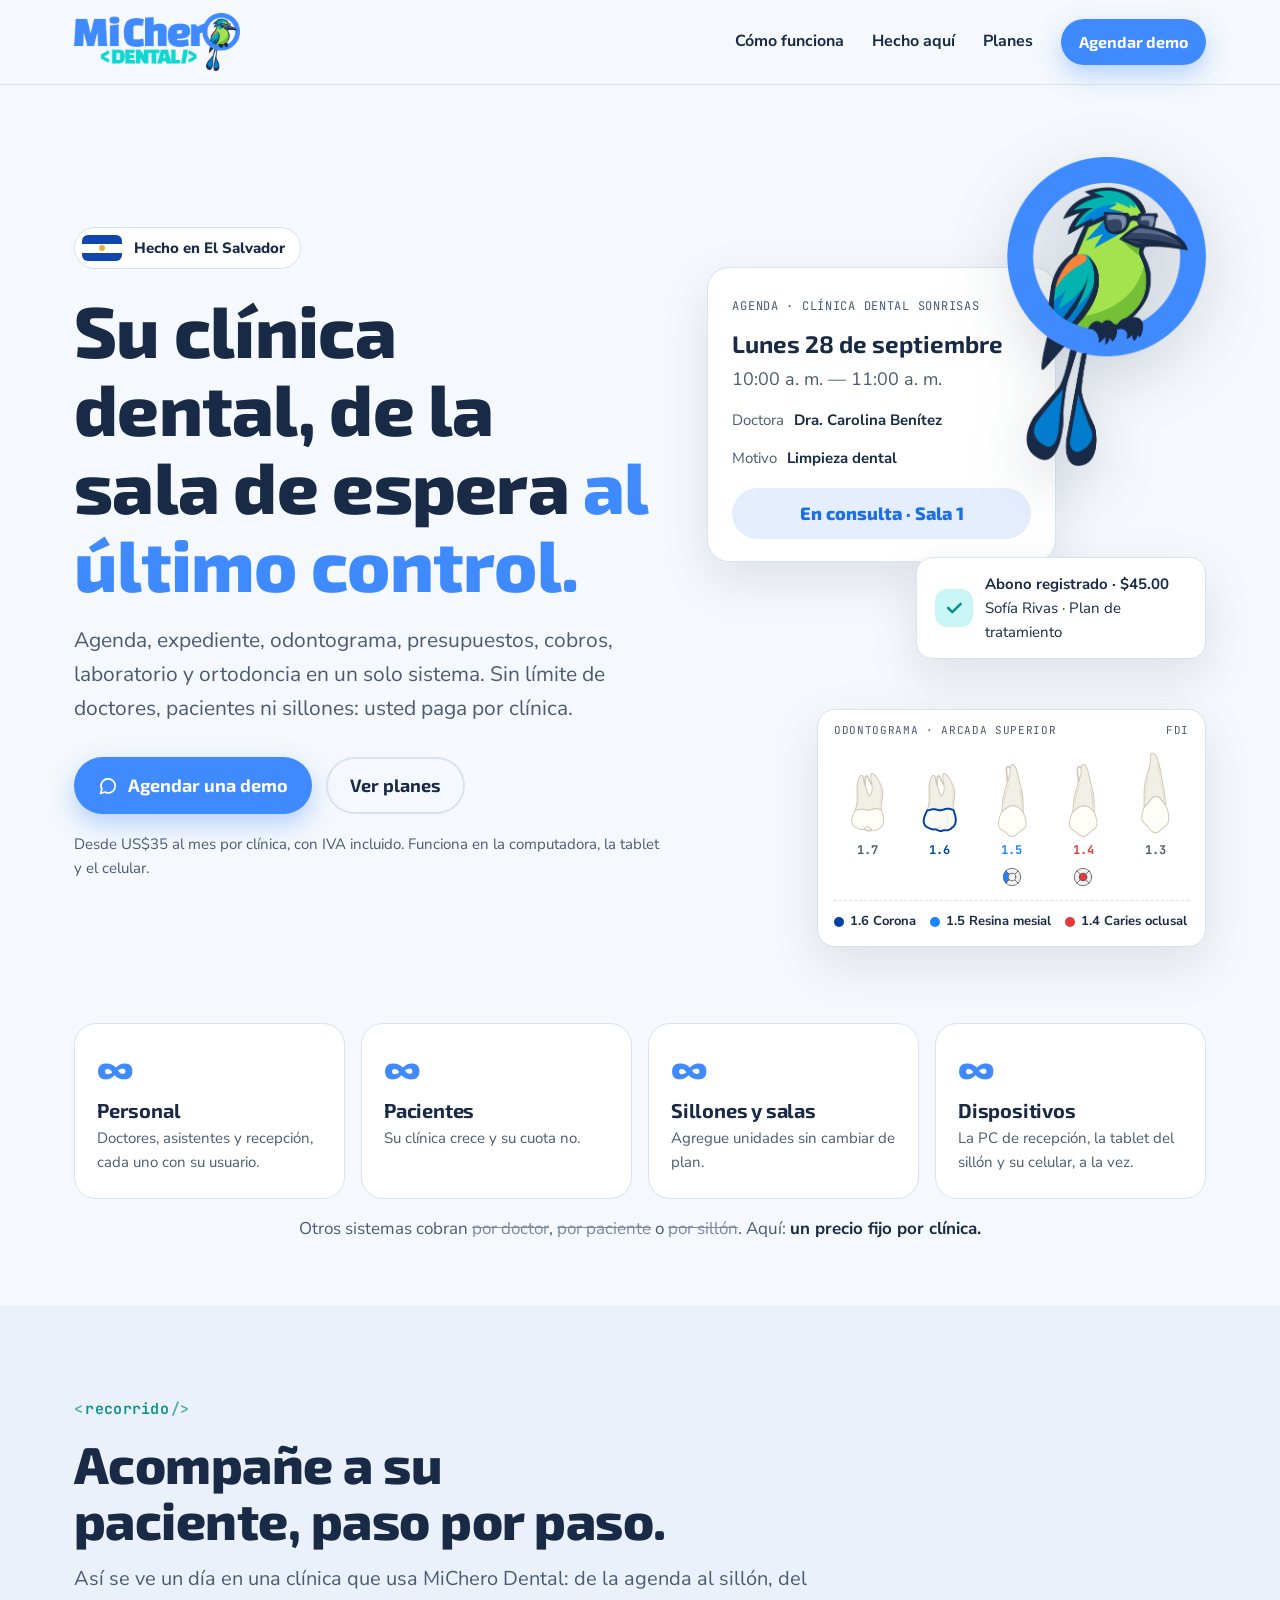
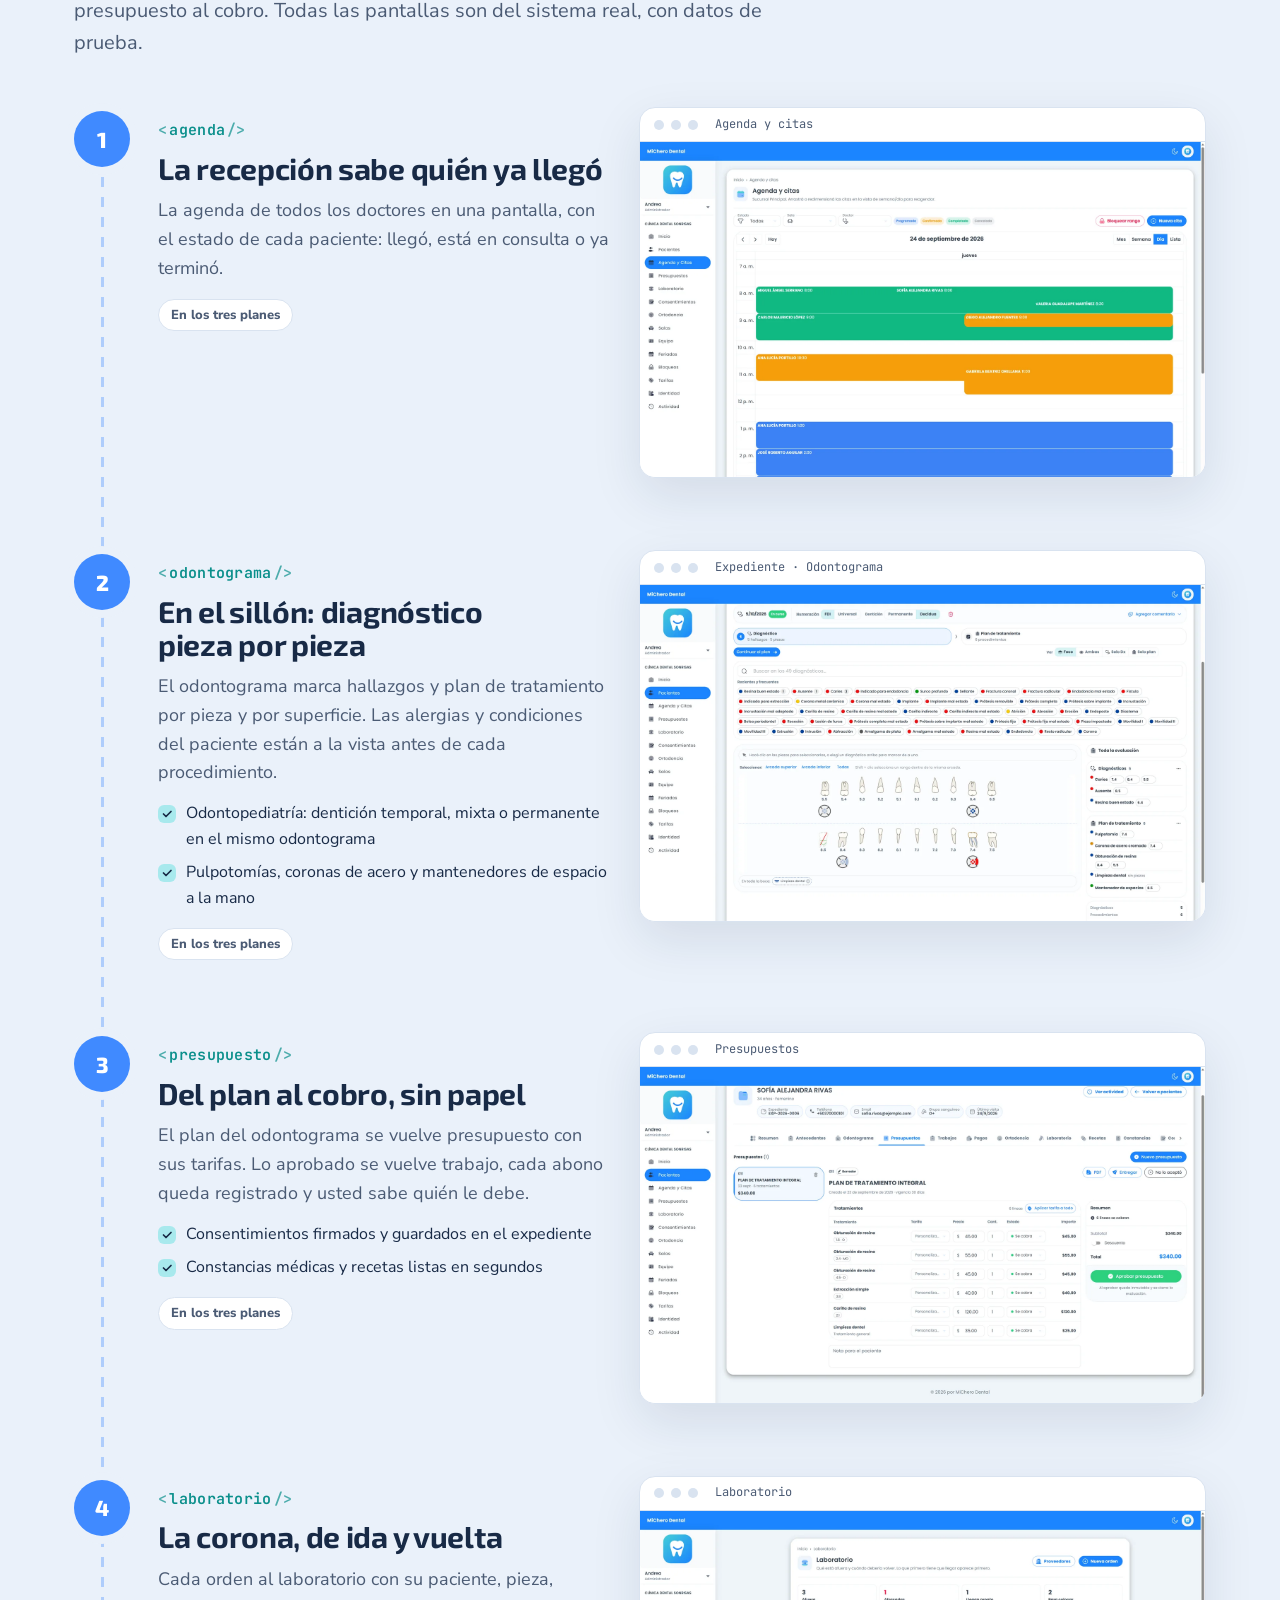
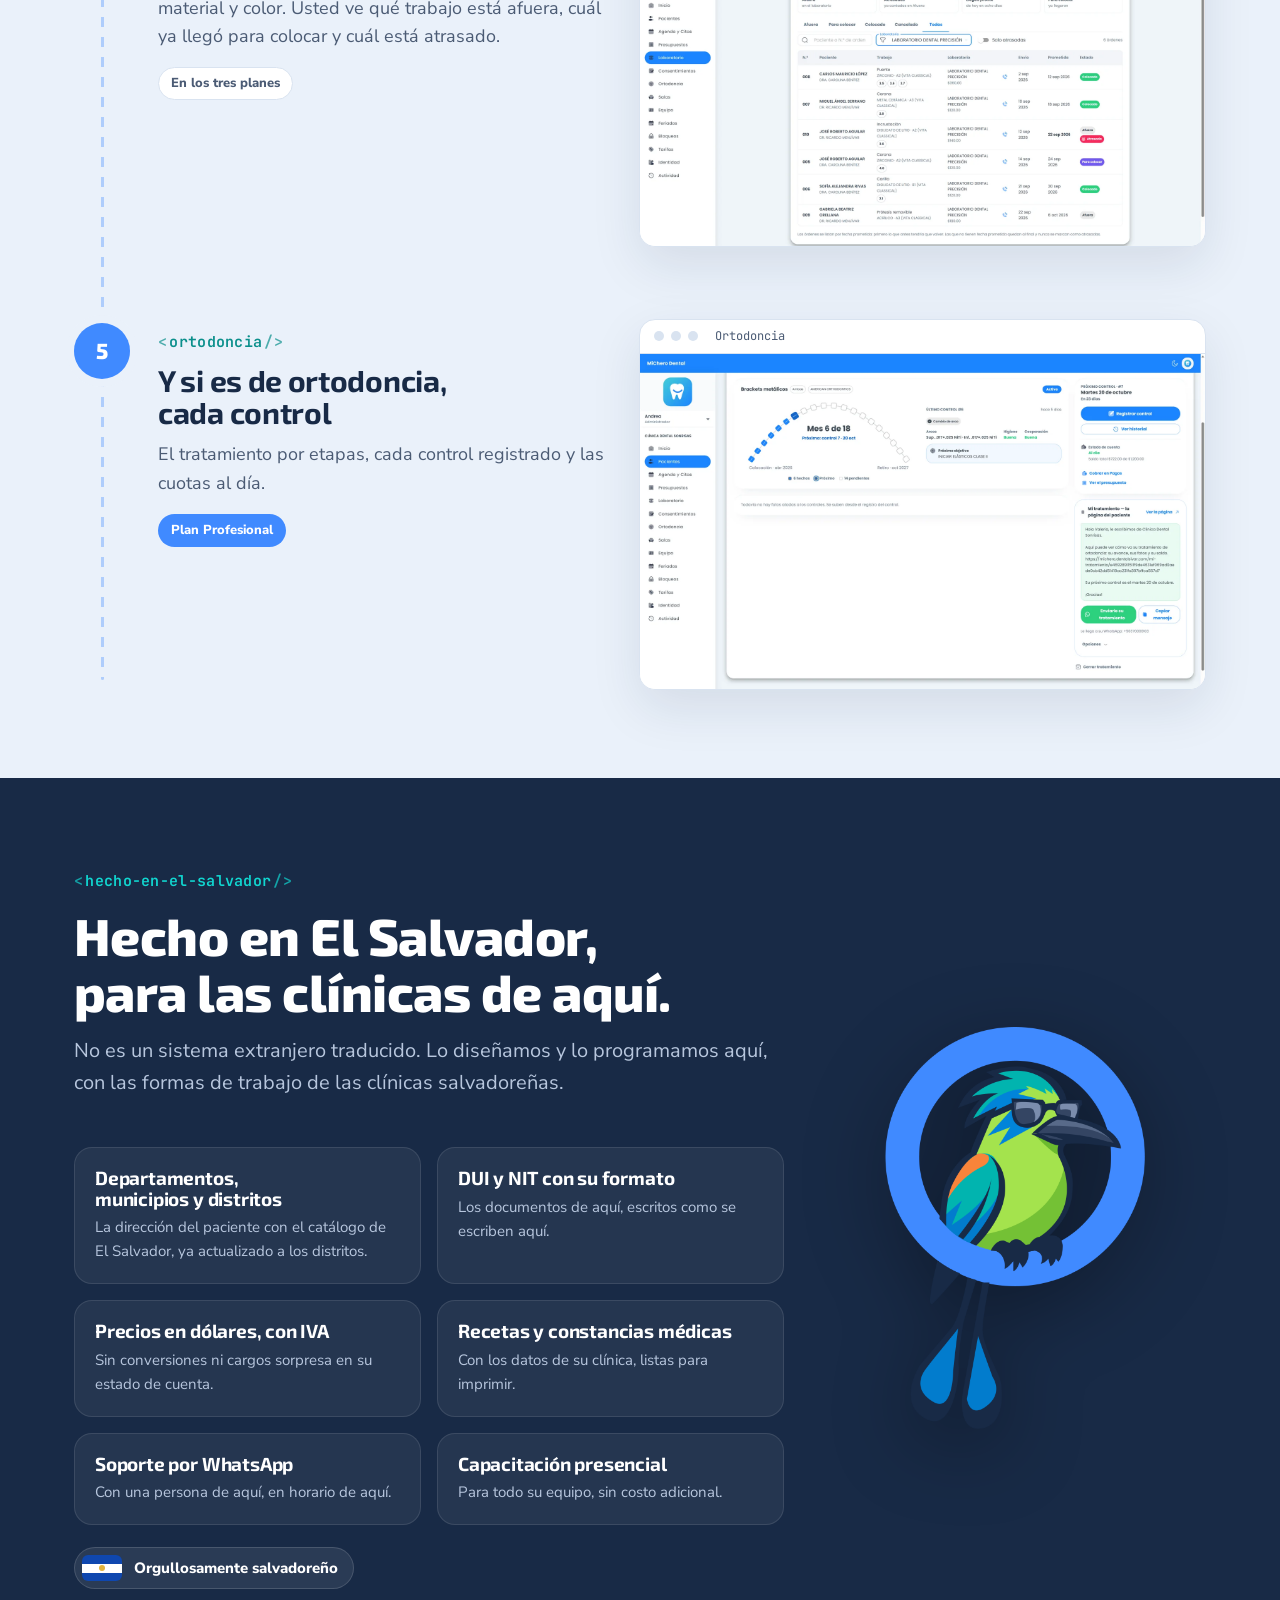
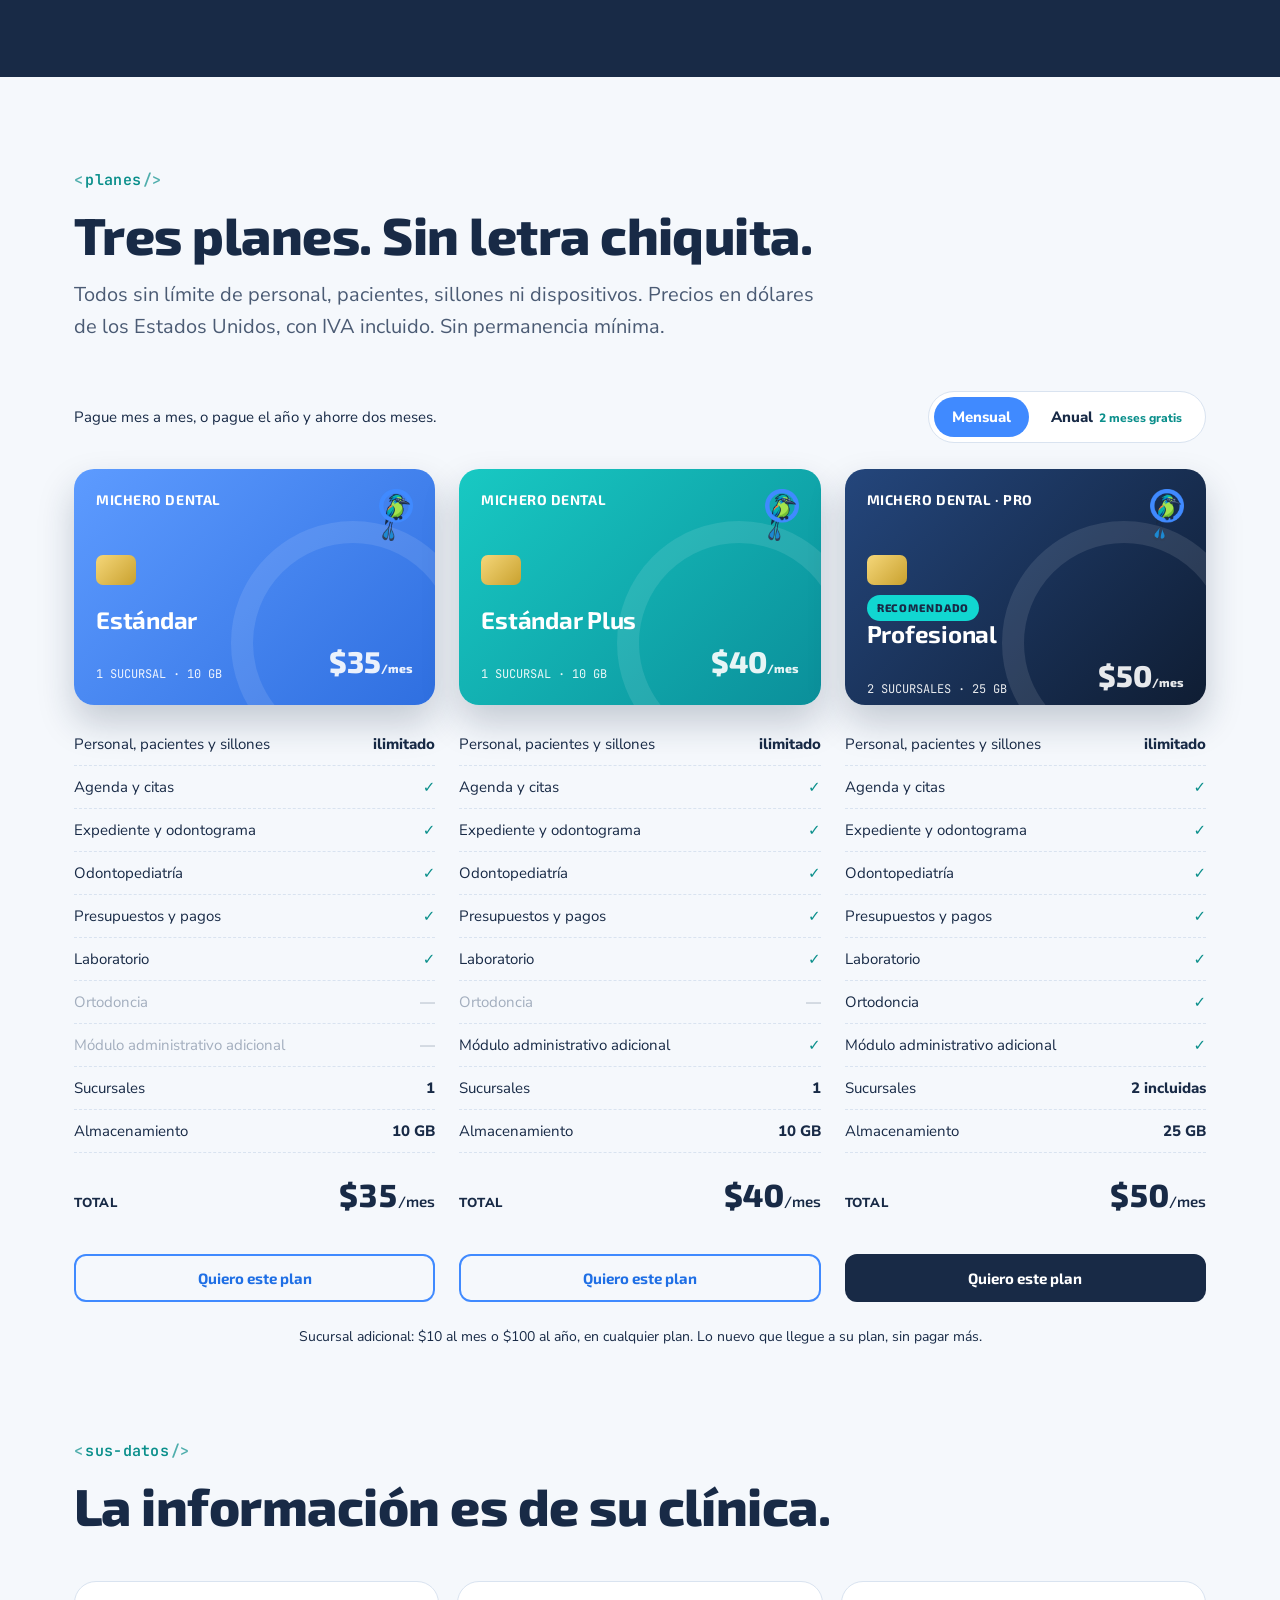
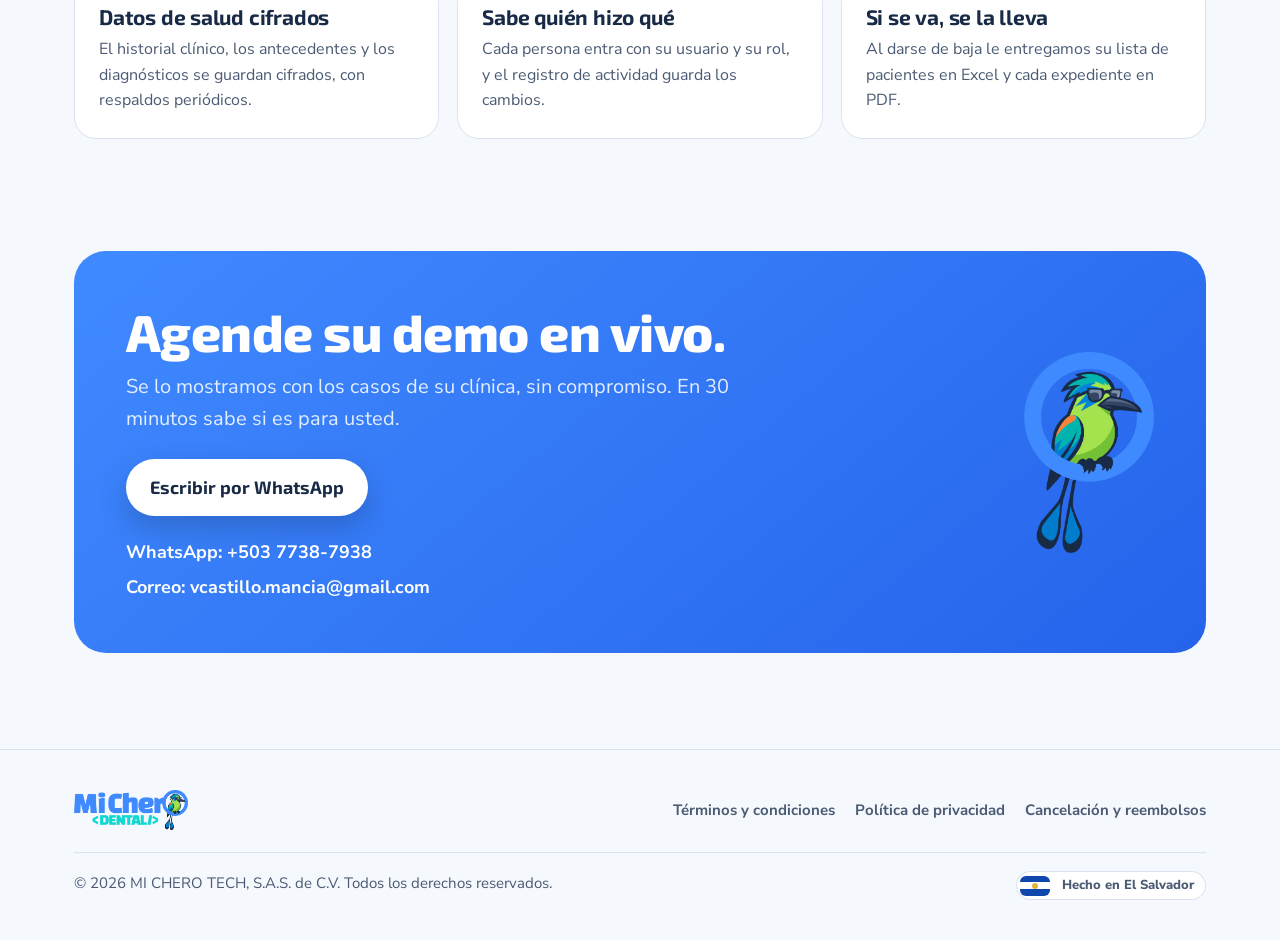
==== index.html @ 3a4739da "Sitio de MiChero Dental Co-Authored-By: Claude Opus 5.5 <noreply@anthropic.com>" ====
<!DOCTYPE html>
<html lang="es-SV">
<head>
<meta charset="utf-8">
<meta name="viewport" content="width=device-width, initial-scale=1">
<meta name="robots" content="noindex, nofollow">
<title>MiChero Dental — Sistema para clínicas dentales, hecho en El Salvador</title>
<meta name="description" content="Sistema para clínicas dentales hecho en El Salvador. Sin límite de doctores, pacientes ni sillones.">
<link rel="icon" href="img/logos/favicon.png">
<meta property="og:title" content="MiChero Dental — hecho en El Salvador">
<meta property="og:description" content="El sistema para clínicas dentales: de la sala de espera al último control. Planes desde US$35 al mes por clínica.">
<meta property="og:image" content="img/logos/mi-chero-dental.png">
<link rel="preconnect" href="https://fonts.googleapis.com">
<link rel="preconnect" href="https://fonts.gstatic.com" crossorigin>
<link href="https://fonts.googleapis.com/css2?family=Exo+2:wght@600;700;800&family=JetBrains+Mono:wght@500;700&family=Nunito+Sans:opsz,wght@6..12,400;6..12,600;6..12,700;6..12,800&display=swap" rel="stylesheet">
<link rel="stylesheet" href="styles.css">
</head>
<body>

<header class="cabecera">
  <div class="envoltura">
    <a class="logo" href="./" aria-label="MiChero Dental, inicio"><img src="img/logos/mi-chero-dental.png" alt="MiChero Dental"></a>
    <nav class="menu" aria-label="Principal">
      <a href="#recorrido">Cómo funciona</a>
      <a href="#el-salvador">Hecho aquí</a>
      <a href="#planes">Planes</a>
      <a class="boton" href="https://wa.me/50377387938?text=Hola%2C%20quiero%20agendar%20una%20demo%20de%20MiChero%20Dental" target="_blank" rel="noopener">Agendar demo</a>
    </nav>
  </div>
</header>

<main>

<!-- ============ PORTADA ============ -->
<section class="portada">
  <div class="envoltura">
    <div>
      <span class="hecho-aqui"><span class="bandera" aria-hidden="true"><i></i><i></i><i></i></span>Hecho en El Salvador</span>
      <h1>Su clínica dental, de la sala de espera <em>al último control.</em></h1>
      <p class="bajada">Agenda, expediente, odontograma, presupuestos, cobros, laboratorio y ortodoncia en un solo sistema. Sin límite de doctores, pacientes ni sillones: usted paga por clínica.</p>
      <div class="acciones">
        <a class="boton" href="https://wa.me/50377387938?text=Hola%2C%20quiero%20agendar%20una%20demo%20de%20MiChero%20Dental" target="_blank" rel="noopener">
          <svg viewBox="0 0 24 24" fill="none" stroke="currentColor" stroke-width="2" stroke-linecap="round" stroke-linejoin="round" aria-hidden="true"><path d="M3 21l1.7-5A8.5 8.5 0 1 1 8 19.3L3 21z"/></svg>
          Agendar una demo
        </a>
        <a class="boton secundario" href="#planes">Ver planes</a>
      </div>
      <p class="nota">Desde US$35 al mes por clínica, con IVA incluido. Funciona en la computadora, la tablet y el celular.</p>
    </div>

    <div class="escena" aria-hidden="true">
      <img class="torogoz flota lenta" src="img/logos/torogoz.png" alt="">
      <div class="tarjeta-cita flota">
        <small>Agenda · Clínica Dental Sonrisas</small>
        <strong>Lunes 28 de septiembre</strong>
        <div class="hora">10:00 a. m. — 11:00 a. m.</div>
        <div class="fila"><span>Doctora</span><b>Dra. Carolina Benítez</b></div>
        <div class="fila"><span>Motivo</span><b>Limpieza dental</b></div>
        <div class="estado-cita">En consulta · Sala 1</div>
      </div>
      <div class="aviso">
        <span class="punto"><svg width="20" height="20" viewBox="0 0 24 24" fill="none" stroke="currentColor" stroke-width="3" stroke-linecap="round" stroke-linejoin="round"><path d="M5 12l5 5L20 7"/></svg></span>
        <span><b>Abono registrado · $45.00</b>Sofía Rivas · Plan de tratamiento</span>
      </div>
      <div class="mini-odonto">
        <div class="mini-cabeza"><span>Odontograma · arcada superior</span><span>FDI</span></div>
        <div class="mini-piezas">
          <div class="mini-pieza">
            <svg viewBox="0 0 62 120" aria-hidden="true"><g><g stroke="var(--diente-borde, #cfc9b8)" stroke-width="1.35" stroke-linejoin="round" stroke-linecap="round">
    <path fill="var(--diente-raiz, #f2efe6)" fill-rule="evenodd" d="M13.611 84.168C13.727 83.814 14.094 82.744 14.307 82.043C14.518 81.344 14.705 80.667 14.881 79.963C15.057 79.26 15.217 78.537 15.362 77.821C15.505 77.102 15.633 76.381 15.747 75.656C15.861 74.933 15.96 74.207 16.048 73.48C16.134 72.752 16.209 72.025 16.268 71.293C16.329 70.563 16.376 69.834 16.413 69.102C16.448 68.37 16.47 67.638 16.483 66.906C16.499 66.172 16.503 65.44 16.501 64.708C16.499 63.974 16.488 63.242 16.466 62.51C16.444 61.779 16.402 61.047 16.369 60.315C16.334 59.583 16.29 58.851 16.266 58.119C16.239 57.387 16.226 56.655 16.215 55.924C16.204 55.189 16.195 54.458 16.202 53.726C16.209 52.994 16.215 52.26 16.255 51.53C16.294 50.798 16.354 50.068 16.442 49.341C16.529 48.616 16.644 47.89 16.787 47.174C16.929 46.455 17.099 45.741 17.296 45.038C17.492 44.334 17.718 43.635 17.969 42.948C18.22 42.262 18.497 41.58 18.802 40.917C19.107 40.255 19.402 39.545 19.802 38.974C20.202 38.4 20.628 37.802 21.198 37.477C21.769 37.154 22.688 36.805 23.226 37.024C23.765 37.244 24.152 38.156 24.428 38.798C24.703 39.44 24.765 40.165 24.881 40.875C24.998 41.585 25.031 42.332 25.132 43.057C25.233 43.781 25.345 44.506 25.49 45.222C25.633 45.941 25.782 46.565 25.998 47.359C26.213 48.154 26.648 49.822 26.782 49.992C26.914 50.161 26.815 48.983 26.796 48.37C26.778 47.756 26.714 47.02 26.668 46.31C26.62 45.603 26.527 44.851 26.512 44.121C26.494 43.391 26.486 42.651 26.569 41.932C26.653 41.211 26.769 40.455 27.011 39.8C27.255 39.145 27.549 38.449 28.026 38C28.503 37.55 29.338 36.983 29.872 37.101C30.404 37.22 30.877 38.106 31.222 38.708C31.567 39.31 31.701 40.035 31.943 40.715C32.182 41.396 32.391 42.11 32.668 42.785C32.945 43.462 33.262 44.126 33.604 44.77C33.947 45.413 34.288 45.959 34.727 46.655C35.167 47.35 36.013 48.844 36.242 48.941C36.473 49.038 36.176 47.862 36.108 47.235C36.04 46.609 35.945 45.884 35.833 45.183C35.719 44.482 35.569 43.741 35.426 43.024C35.284 42.306 35.108 41.591 34.974 40.873C34.84 40.154 34.657 39.409 34.618 38.712C34.578 38.016 34.602 37.297 34.734 36.695C34.868 36.092 34.877 35.396 35.415 35.101C35.954 34.807 37.237 34.774 37.967 34.923C38.695 35.075 39.235 35.561 39.791 36.002C40.347 36.446 40.835 37.022 41.301 37.58C41.767 38.139 42.183 38.747 42.587 39.356C42.989 39.967 43.354 40.605 43.719 41.238C44.086 41.873 44.424 42.521 44.776 43.165C45.13 43.807 45.477 44.451 45.831 45.093C46.185 45.734 46.552 46.37 46.897 47.014C47.244 47.66 47.589 48.306 47.903 48.967C48.218 49.629 48.512 50.299 48.78 50.981C49.046 51.66 49.29 52.352 49.506 53.051C49.721 53.75 49.912 54.46 50.073 55.172C50.235 55.884 50.369 56.607 50.479 57.33C50.587 58.053 50.668 58.781 50.728 59.51C50.787 60.24 50.818 60.972 50.829 61.704C50.842 62.436 50.829 63.17 50.8 63.899C50.769 64.631 50.719 65.363 50.653 66.093C50.589 66.82 50.506 67.55 50.411 68.275C50.317 69.003 50.202 69.726 50.09 70.449C49.978 71.174 49.849 71.895 49.736 72.618C49.622 73.341 49.504 74.064 49.407 74.792C49.312 75.517 49.222 76.245 49.158 76.974C49.097 77.704 49.049 78.436 49.035 79.166C49.022 79.897 49.027 80.579 49.079 81.357C49.132 82.135 49.304 83.425 49.35 83.838L46.453 82.774C45.932 82.625 44.385 82.032 43.319 81.873C42.251 81.717 41.128 81.719 40.051 81.829C38.971 81.941 37.901 82.245 36.846 82.537C35.791 82.829 34.78 83.337 33.725 83.579C32.668 83.823 31.582 84.036 30.514 83.996C29.444 83.957 28.378 83.563 27.31 83.339C26.239 83.117 25.178 82.763 24.099 82.654C23.017 82.541 21.908 82.55 20.828 82.673C19.749 82.796 18.697 83.163 17.626 83.39C16.554 83.618 14.938 83.933 14.402 84.04ZM28.82 38.484C28.508 38.89 28.039 39.644 27.809 40.413C27.578 41.185 27.486 42.2 27.435 43.108C27.387 44.013 27.47 44.937 27.508 45.849C27.547 46.763 27.639 47.675 27.67 48.587C27.701 49.501 27.596 50.442 27.692 51.33C27.789 52.216 28.022 53.062 28.257 53.91C28.492 54.759 28.824 55.565 29.101 56.418C29.378 57.273 29.631 58.17 29.921 59.038C30.209 59.906 30.501 60.827 30.833 61.627C31.167 62.427 31.611 63.286 31.921 63.842C32.231 64.398 32.369 64.976 32.697 64.961C33.024 64.948 33.464 64.33 33.884 63.759C34.306 63.185 34.857 62.337 35.222 61.532C35.587 60.73 35.868 59.82 36.077 58.937C36.284 58.053 36.376 57.117 36.466 56.229C36.556 55.343 36.644 54.482 36.615 53.616C36.587 52.748 36.552 51.864 36.292 51.029C36.031 50.194 35.501 49.398 35.053 48.607C34.602 47.814 34.055 47.068 33.598 46.277C33.141 45.484 32.694 44.682 32.31 43.853C31.925 43.027 31.602 42.115 31.29 41.308C30.978 40.501 30.701 39.567 30.435 39.013C30.167 38.46 29.956 38.068 29.686 37.98C29.418 37.893 29.132 38.079 28.82 38.484Z"/>
    <path fill="var(--diente-corona, #fffdf7)" fill-rule="evenodd" d="M49.35 83.838C49.44 84.199 49.693 85.3 49.895 86.003C50.095 86.706 50.336 87.366 50.558 88.056C50.78 88.748 51.022 89.447 51.22 90.15C51.418 90.856 51.6 91.566 51.745 92.282C51.89 92.999 52.011 93.724 52.09 94.449C52.169 95.177 52.218 95.909 52.222 96.638C52.224 97.368 52.191 98.104 52.108 98.827C52.027 99.553 51.904 100.28 51.726 100.986C51.55 101.691 51.345 102.405 51.046 103.063C50.747 103.718 50.38 104.355 49.934 104.92C49.49 105.482 48.923 105.964 48.378 106.443C47.833 106.924 47.218 107.333 46.662 107.803C46.103 108.274 45.611 108.823 45.038 109.26C44.464 109.698 43.87 110.137 43.22 110.428C42.569 110.715 41.842 110.904 41.134 110.992C40.424 111.082 39.684 110.995 38.967 110.955C38.251 110.918 37.536 110.702 36.837 110.757C36.138 110.812 35.466 111.093 34.776 111.285C34.088 111.476 33.407 111.817 32.703 111.904C32.002 111.99 31.262 111.946 30.563 111.81C29.864 111.672 29.178 111.368 28.51 111.085C27.842 110.801 27.222 110.353 26.554 110.109C25.886 109.867 25.204 109.682 24.503 109.628C23.802 109.573 23.064 109.795 22.347 109.777C21.631 109.759 20.903 109.693 20.204 109.524C19.508 109.353 18.842 109.021 18.162 108.755C17.483 108.489 16.8 108.221 16.129 107.929C15.461 107.634 14.78 107.357 14.149 106.995C13.521 106.632 12.905 106.223 12.354 105.755C11.8 105.287 11.281 104.755 10.839 104.186C10.397 103.614 9.989 102.988 9.699 102.335C9.411 101.68 9.219 100.968 9.105 100.258C8.991 99.548 8.989 98.803 9.011 98.078C9.033 97.35 9.118 96.619 9.237 95.898C9.356 95.179 9.527 94.465 9.723 93.759C9.916 93.056 10.154 92.359 10.402 91.671C10.65 90.986 10.932 90.306 11.217 89.632C11.501 88.957 11.819 88.273 12.11 87.625C12.4 86.974 12.71 86.313 12.96 85.737C13.211 85.161 13.503 84.429 13.611 84.168L14.402 84.04C14.938 83.933 16.554 83.618 17.626 83.39C18.697 83.163 19.749 82.796 20.828 82.673C21.908 82.55 23.017 82.541 24.099 82.654C25.178 82.763 26.239 83.117 27.31 83.339C28.378 83.563 29.444 83.957 30.514 83.996C31.582 84.036 32.668 83.823 33.725 83.579C34.78 83.337 35.791 82.829 36.846 82.537C37.901 82.245 38.971 81.941 40.051 81.829C41.128 81.719 42.251 81.717 43.319 81.873C44.385 82.032 45.932 82.625 46.453 82.774ZM30.323 105.674C29.8 105.823 28.842 106.795 28.138 107.293C27.433 107.79 26.048 108.197 26.101 108.658C26.154 109.122 27.642 109.671 28.453 110.074C29.264 110.476 30.123 110.94 30.974 111.071C31.824 111.203 32.793 111.063 33.556 110.865C34.316 110.665 35.626 110.384 35.545 109.88C35.462 109.379 33.774 108.436 33.062 107.854C32.352 107.274 31.734 106.759 31.277 106.397C30.822 106.032 30.846 105.524 30.323 105.674Z"/>
  </g>
  <g fill="var(--diente-detalle, #d9d2bf)" stroke="none">
    <path d="M19.334 43.695C19.393 43.763 19.402 45.002 19.345 45.653C19.29 46.304 19.099 46.948 18.998 47.598C18.897 48.249 18.806 48.904 18.736 49.559C18.668 50.214 18.617 50.873 18.58 51.53C18.545 52.187 18.527 52.849 18.521 53.506C18.514 54.165 18.525 54.825 18.543 55.484C18.562 56.143 18.6 56.803 18.635 57.46C18.67 58.119 18.718 58.776 18.754 59.436C18.789 60.093 18.822 60.752 18.846 61.412C18.868 62.069 18.888 62.728 18.894 63.387C18.903 64.047 18.905 64.706 18.897 65.365C18.89 66.025 18.872 66.684 18.844 67.343C18.815 68.001 18.778 68.66 18.729 69.317C18.679 69.974 18.62 70.631 18.547 71.286C18.475 71.941 18.391 72.596 18.294 73.249C18.195 73.9 18.088 74.55 17.965 75.198C17.842 75.847 17.703 76.557 17.558 77.135C17.413 77.711 17.165 78.735 17.096 78.664C17.028 78.592 17.072 77.35 17.149 76.702C17.226 76.053 17.431 75.414 17.562 74.768C17.694 74.124 17.828 73.478 17.938 72.827C18.048 72.176 18.14 71.524 18.217 70.869C18.294 70.214 18.354 69.557 18.398 68.9C18.444 68.242 18.468 67.583 18.483 66.924C18.499 66.264 18.497 65.605 18.494 64.946C18.49 64.286 18.479 63.627 18.459 62.97C18.442 62.31 18.413 61.651 18.382 60.992C18.349 60.335 18.307 59.675 18.266 59.018C18.226 58.359 18.169 57.702 18.134 57.044C18.096 56.385 18.064 55.728 18.05 55.069C18.039 54.409 18.039 53.75 18.057 53.091C18.072 52.431 18.105 51.772 18.151 51.115C18.2 50.458 18.264 49.8 18.34 49.148C18.417 48.493 18.512 47.84 18.62 47.189C18.727 46.539 18.866 45.827 18.987 45.244C19.105 44.664 19.275 43.627 19.334 43.695Z"/>
    <path d="M47.686 54.244C47.82 54.449 48.295 55.416 48.512 56.033C48.73 56.651 48.877 57.299 48.989 57.946C49.101 58.592 49.154 59.255 49.187 59.91C49.22 60.568 49.211 61.229 49.189 61.888C49.167 62.546 49.117 63.205 49.055 63.86C48.996 64.517 48.914 65.172 48.827 65.825C48.739 66.478 48.635 67.13 48.53 67.781C48.424 68.431 48.308 69.08 48.196 69.73C48.086 70.381 47.967 71.029 47.862 71.68C47.758 72.33 47.662 72.983 47.572 73.636C47.484 74.291 47.402 74.944 47.332 75.601C47.262 76.256 47.235 76.88 47.152 77.57C47.066 78.26 46.892 79.638 46.827 79.739C46.761 79.84 46.761 78.768 46.758 78.179C46.756 77.588 46.776 76.86 46.813 76.201C46.851 75.544 46.914 74.886 46.987 74.231C47.06 73.576 47.15 72.924 47.244 72.271C47.339 71.618 47.446 70.968 47.55 70.317C47.653 69.664 47.769 69.016 47.866 68.363C47.963 67.713 48.057 67.06 48.134 66.405C48.211 65.75 48.275 65.093 48.321 64.436C48.369 63.779 48.4 63.119 48.413 62.46C48.424 61.801 48.422 61.141 48.394 60.484C48.367 59.825 48.319 59.165 48.249 58.51C48.178 57.858 48.055 57.172 47.965 56.554C47.875 55.937 47.754 55.185 47.706 54.8C47.66 54.416 47.552 54.04 47.686 54.244Z"/>
  </g></g></svg>
            <b>1.7</b>
            <span class="sup vacia"></span>
          </div>
          <div class="mini-pieza marcada" style="--hallazgo:#0043a3">
            <svg viewBox="0 0 62 120" aria-hidden="true"><g><g stroke="var(--diente-borde, #cfc9b8)" stroke-width="1.35" stroke-linejoin="round" stroke-linecap="round">
    <path fill="var(--diente-raiz, #f2efe6)" fill-rule="evenodd" d="M13.611 84.168C13.727 83.814 14.094 82.744 14.307 82.043C14.518 81.344 14.705 80.667 14.881 79.963C15.057 79.26 15.217 78.537 15.362 77.821C15.505 77.102 15.633 76.381 15.747 75.656C15.861 74.933 15.96 74.207 16.048 73.48C16.134 72.752 16.209 72.025 16.268 71.293C16.329 70.563 16.376 69.834 16.413 69.102C16.448 68.37 16.47 67.638 16.483 66.906C16.499 66.172 16.503 65.44 16.501 64.708C16.499 63.974 16.488 63.242 16.466 62.51C16.444 61.779 16.402 61.047 16.369 60.315C16.334 59.583 16.29 58.851 16.266 58.119C16.239 57.387 16.226 56.655 16.215 55.924C16.204 55.189 16.195 54.458 16.202 53.726C16.209 52.994 16.215 52.26 16.255 51.53C16.294 50.798 16.354 50.068 16.442 49.341C16.529 48.616 16.644 47.89 16.787 47.174C16.929 46.455 17.099 45.741 17.296 45.038C17.492 44.334 17.718 43.635 17.969 42.948C18.22 42.262 18.497 41.58 18.802 40.917C19.107 40.255 19.402 39.545 19.802 38.974C20.202 38.4 20.628 37.802 21.198 37.477C21.769 37.154 22.688 36.805 23.226 37.024C23.765 37.244 24.152 38.156 24.428 38.798C24.703 39.44 24.765 40.165 24.881 40.875C24.998 41.585 25.031 42.332 25.132 43.057C25.233 43.781 25.345 44.506 25.49 45.222C25.633 45.941 25.782 46.565 25.998 47.359C26.213 48.154 26.648 49.822 26.782 49.992C26.914 50.161 26.815 48.983 26.796 48.37C26.778 47.756 26.714 47.02 26.668 46.31C26.62 45.603 26.527 44.851 26.512 44.121C26.494 43.391 26.486 42.651 26.569 41.932C26.653 41.211 26.769 40.455 27.011 39.8C27.255 39.145 27.549 38.449 28.026 38C28.503 37.55 29.338 36.983 29.872 37.101C30.404 37.22 30.877 38.106 31.222 38.708C31.567 39.31 31.701 40.035 31.943 40.715C32.182 41.396 32.391 42.11 32.668 42.785C32.945 43.462 33.262 44.126 33.604 44.77C33.947 45.413 34.288 45.959 34.727 46.655C35.167 47.35 36.013 48.844 36.242 48.941C36.473 49.038 36.176 47.862 36.108 47.235C36.04 46.609 35.945 45.884 35.833 45.183C35.719 44.482 35.569 43.741 35.426 43.024C35.284 42.306 35.108 41.591 34.974 40.873C34.84 40.154 34.657 39.409 34.618 38.712C34.578 38.016 34.602 37.297 34.734 36.695C34.868 36.092 34.877 35.396 35.415 35.101C35.954 34.807 37.237 34.774 37.967 34.923C38.695 35.075 39.235 35.561 39.791 36.002C40.347 36.446 40.835 37.022 41.301 37.58C41.767 38.139 42.183 38.747 42.587 39.356C42.989 39.967 43.354 40.605 43.719 41.238C44.086 41.873 44.424 42.521 44.776 43.165C45.13 43.807 45.477 44.451 45.831 45.093C46.185 45.734 46.552 46.37 46.897 47.014C47.244 47.66 47.589 48.306 47.903 48.967C48.218 49.629 48.512 50.299 48.78 50.981C49.046 51.66 49.29 52.352 49.506 53.051C49.721 53.75 49.912 54.46 50.073 55.172C50.235 55.884 50.369 56.607 50.479 57.33C50.587 58.053 50.668 58.781 50.728 59.51C50.787 60.24 50.818 60.972 50.829 61.704C50.842 62.436 50.829 63.17 50.8 63.899C50.769 64.631 50.719 65.363 50.653 66.093C50.589 66.82 50.506 67.55 50.411 68.275C50.317 69.003 50.202 69.726 50.09 70.449C49.978 71.174 49.849 71.895 49.736 72.618C49.622 73.341 49.504 74.064 49.407 74.792C49.312 75.517 49.222 76.245 49.158 76.974C49.097 77.704 49.049 78.436 49.035 79.166C49.022 79.897 49.027 80.579 49.079 81.357C49.132 82.135 49.304 83.425 49.35 83.838L46.453 82.774C45.932 82.625 44.385 82.032 43.319 81.873C42.251 81.717 41.128 81.719 40.051 81.829C38.971 81.941 37.901 82.245 36.846 82.537C35.791 82.829 34.78 83.337 33.725 83.579C32.668 83.823 31.582 84.036 30.514 83.996C29.444 83.957 28.378 83.563 27.31 83.339C26.239 83.117 25.178 82.763 24.099 82.654C23.017 82.541 21.908 82.55 20.828 82.673C19.749 82.796 18.697 83.163 17.626 83.39C16.554 83.618 14.938 83.933 14.402 84.04ZM28.82 38.484C28.508 38.89 28.039 39.644 27.809 40.413C27.578 41.185 27.486 42.2 27.435 43.108C27.387 44.013 27.47 44.937 27.508 45.849C27.547 46.763 27.639 47.675 27.67 48.587C27.701 49.501 27.596 50.442 27.692 51.33C27.789 52.216 28.022 53.062 28.257 53.91C28.492 54.759 28.824 55.565 29.101 56.418C29.378 57.273 29.631 58.17 29.921 59.038C30.209 59.906 30.501 60.827 30.833 61.627C31.167 62.427 31.611 63.286 31.921 63.842C32.231 64.398 32.369 64.976 32.697 64.961C33.024 64.948 33.464 64.33 33.884 63.759C34.306 63.185 34.857 62.337 35.222 61.532C35.587 60.73 35.868 59.82 36.077 58.937C36.284 58.053 36.376 57.117 36.466 56.229C36.556 55.343 36.644 54.482 36.615 53.616C36.587 52.748 36.552 51.864 36.292 51.029C36.031 50.194 35.501 49.398 35.053 48.607C34.602 47.814 34.055 47.068 33.598 46.277C33.141 45.484 32.694 44.682 32.31 43.853C31.925 43.027 31.602 42.115 31.29 41.308C30.978 40.501 30.701 39.567 30.435 39.013C30.167 38.46 29.956 38.068 29.686 37.98C29.418 37.893 29.132 38.079 28.82 38.484Z"/>
    <path fill="var(--diente-corona, #fffdf7)" fill-rule="evenodd" d="M49.35 83.838C49.44 84.199 49.693 85.3 49.895 86.003C50.095 86.706 50.336 87.366 50.558 88.056C50.78 88.748 51.022 89.447 51.22 90.15C51.418 90.856 51.6 91.566 51.745 92.282C51.89 92.999 52.011 93.724 52.09 94.449C52.169 95.177 52.218 95.909 52.222 96.638C52.224 97.368 52.191 98.104 52.108 98.827C52.027 99.553 51.904 100.28 51.726 100.986C51.55 101.691 51.345 102.405 51.046 103.063C50.747 103.718 50.38 104.355 49.934 104.92C49.49 105.482 48.923 105.964 48.378 106.443C47.833 106.924 47.218 107.333 46.662 107.803C46.103 108.274 45.611 108.823 45.038 109.26C44.464 109.698 43.87 110.137 43.22 110.428C42.569 110.715 41.842 110.904 41.134 110.992C40.424 111.082 39.684 110.995 38.967 110.955C38.251 110.918 37.536 110.702 36.837 110.757C36.138 110.812 35.466 111.093 34.776 111.285C34.088 111.476 33.407 111.817 32.703 111.904C32.002 111.99 31.262 111.946 30.563 111.81C29.864 111.672 29.178 111.368 28.51 111.085C27.842 110.801 27.222 110.353 26.554 110.109C25.886 109.867 25.204 109.682 24.503 109.628C23.802 109.573 23.064 109.795 22.347 109.777C21.631 109.759 20.903 109.693 20.204 109.524C19.508 109.353 18.842 109.021 18.162 108.755C17.483 108.489 16.8 108.221 16.129 107.929C15.461 107.634 14.78 107.357 14.149 106.995C13.521 106.632 12.905 106.223 12.354 105.755C11.8 105.287 11.281 104.755 10.839 104.186C10.397 103.614 9.989 102.988 9.699 102.335C9.411 101.68 9.219 100.968 9.105 100.258C8.991 99.548 8.989 98.803 9.011 98.078C9.033 97.35 9.118 96.619 9.237 95.898C9.356 95.179 9.527 94.465 9.723 93.759C9.916 93.056 10.154 92.359 10.402 91.671C10.65 90.986 10.932 90.306 11.217 89.632C11.501 88.957 11.819 88.273 12.11 87.625C12.4 86.974 12.71 86.313 12.96 85.737C13.211 85.161 13.503 84.429 13.611 84.168L14.402 84.04C14.938 83.933 16.554 83.618 17.626 83.39C18.697 83.163 19.749 82.796 20.828 82.673C21.908 82.55 23.017 82.541 24.099 82.654C25.178 82.763 26.239 83.117 27.31 83.339C28.378 83.563 29.444 83.957 30.514 83.996C31.582 84.036 32.668 83.823 33.725 83.579C34.78 83.337 35.791 82.829 36.846 82.537C37.901 82.245 38.971 81.941 40.051 81.829C41.128 81.719 42.251 81.717 43.319 81.873C44.385 82.032 45.932 82.625 46.453 82.774ZM30.323 105.674C29.8 105.823 28.842 106.795 28.138 107.293C27.433 107.79 26.048 108.197 26.101 108.658C26.154 109.122 27.642 109.671 28.453 110.074C29.264 110.476 30.123 110.94 30.974 111.071C31.824 111.203 32.793 111.063 33.556 110.865C34.316 110.665 35.626 110.384 35.545 109.88C35.462 109.379 33.774 108.436 33.062 107.854C32.352 107.274 31.734 106.759 31.277 106.397C30.822 106.032 30.846 105.524 30.323 105.674Z"/>
  </g>
  <g fill="var(--diente-detalle, #d9d2bf)" stroke="none">
    <path d="M19.334 43.695C19.393 43.763 19.402 45.002 19.345 45.653C19.29 46.304 19.099 46.948 18.998 47.598C18.897 48.249 18.806 48.904 18.736 49.559C18.668 50.214 18.617 50.873 18.58 51.53C18.545 52.187 18.527 52.849 18.521 53.506C18.514 54.165 18.525 54.825 18.543 55.484C18.562 56.143 18.6 56.803 18.635 57.46C18.67 58.119 18.718 58.776 18.754 59.436C18.789 60.093 18.822 60.752 18.846 61.412C18.868 62.069 18.888 62.728 18.894 63.387C18.903 64.047 18.905 64.706 18.897 65.365C18.89 66.025 18.872 66.684 18.844 67.343C18.815 68.001 18.778 68.66 18.729 69.317C18.679 69.974 18.62 70.631 18.547 71.286C18.475 71.941 18.391 72.596 18.294 73.249C18.195 73.9 18.088 74.55 17.965 75.198C17.842 75.847 17.703 76.557 17.558 77.135C17.413 77.711 17.165 78.735 17.096 78.664C17.028 78.592 17.072 77.35 17.149 76.702C17.226 76.053 17.431 75.414 17.562 74.768C17.694 74.124 17.828 73.478 17.938 72.827C18.048 72.176 18.14 71.524 18.217 70.869C18.294 70.214 18.354 69.557 18.398 68.9C18.444 68.242 18.468 67.583 18.483 66.924C18.499 66.264 18.497 65.605 18.494 64.946C18.49 64.286 18.479 63.627 18.459 62.97C18.442 62.31 18.413 61.651 18.382 60.992C18.349 60.335 18.307 59.675 18.266 59.018C18.226 58.359 18.169 57.702 18.134 57.044C18.096 56.385 18.064 55.728 18.05 55.069C18.039 54.409 18.039 53.75 18.057 53.091C18.072 52.431 18.105 51.772 18.151 51.115C18.2 50.458 18.264 49.8 18.34 49.148C18.417 48.493 18.512 47.84 18.62 47.189C18.727 46.539 18.866 45.827 18.987 45.244C19.105 44.664 19.275 43.627 19.334 43.695Z"/>
    <path d="M47.686 54.244C47.82 54.449 48.295 55.416 48.512 56.033C48.73 56.651 48.877 57.299 48.989 57.946C49.101 58.592 49.154 59.255 49.187 59.91C49.22 60.568 49.211 61.229 49.189 61.888C49.167 62.546 49.117 63.205 49.055 63.86C48.996 64.517 48.914 65.172 48.827 65.825C48.739 66.478 48.635 67.13 48.53 67.781C48.424 68.431 48.308 69.08 48.196 69.73C48.086 70.381 47.967 71.029 47.862 71.68C47.758 72.33 47.662 72.983 47.572 73.636C47.484 74.291 47.402 74.944 47.332 75.601C47.262 76.256 47.235 76.88 47.152 77.57C47.066 78.26 46.892 79.638 46.827 79.739C46.761 79.84 46.761 78.768 46.758 78.179C46.756 77.588 46.776 76.86 46.813 76.201C46.851 75.544 46.914 74.886 46.987 74.231C47.06 73.576 47.15 72.924 47.244 72.271C47.339 71.618 47.446 70.968 47.55 70.317C47.653 69.664 47.769 69.016 47.866 68.363C47.963 67.713 48.057 67.06 48.134 66.405C48.211 65.75 48.275 65.093 48.321 64.436C48.369 63.779 48.4 63.119 48.413 62.46C48.424 61.801 48.422 61.141 48.394 60.484C48.367 59.825 48.319 59.165 48.249 58.51C48.178 57.858 48.055 57.172 47.965 56.554C47.875 55.937 47.754 55.185 47.706 54.8C47.66 54.416 47.552 54.04 47.686 54.244Z"/>
  </g></g><g><path d="M49.35 83.838C49.44 84.199 49.693 85.3 49.895 86.003C50.095 86.706 50.336 87.366 50.558 88.056C50.78 88.748 51.022 89.447 51.22 90.15C51.418 90.856 51.6 91.566 51.745 92.282C51.89 92.999 52.011 93.724 52.09 94.449C52.169 95.177 52.218 95.909 52.222 96.638C52.224 97.368 52.191 98.104 52.108 98.827C52.027 99.553 51.904 100.28 51.726 100.986C51.55 101.691 51.345 102.405 51.046 103.063C50.747 103.718 50.38 104.355 49.934 104.92C49.49 105.482 48.923 105.964 48.378 106.443C47.833 106.924 47.218 107.333 46.662 107.803C46.103 108.274 45.611 108.823 45.038 109.26C44.464 109.698 43.87 110.137 43.22 110.428C42.569 110.715 41.842 110.904 41.134 110.992C40.424 111.082 39.684 110.995 38.967 110.955C38.251 110.918 37.536 110.702 36.837 110.757C36.138 110.812 35.466 111.093 34.776 111.285C34.088 111.476 33.407 111.817 32.703 111.904C32.002 111.99 31.262 111.946 30.563 111.81C29.864 111.672 29.178 111.368 28.51 111.085C27.842 110.801 27.222 110.353 26.554 110.109C25.886 109.867 25.204 109.682 24.503 109.628C23.802 109.573 23.064 109.795 22.347 109.777C21.631 109.759 20.903 109.693 20.204 109.524C19.508 109.353 18.842 109.021 18.162 108.755C17.483 108.489 16.8 108.221 16.129 107.929C15.461 107.634 14.78 107.357 14.149 106.995C13.521 106.632 12.905 106.223 12.354 105.755C11.8 105.287 11.281 104.755 10.839 104.186C10.397 103.614 9.989 102.988 9.699 102.335C9.411 101.68 9.219 100.968 9.105 100.258C8.991 99.548 8.989 98.803 9.011 98.078C9.033 97.35 9.118 96.619 9.237 95.898C9.356 95.179 9.527 94.465 9.723 93.759C9.916 93.056 10.154 92.359 10.402 91.671C10.65 90.986 10.932 90.306 11.217 89.632C11.501 88.957 11.819 88.273 12.11 87.625C12.4 86.974 12.71 86.313 12.96 85.737C13.211 85.161 13.503 84.429 13.611 84.168L14.402 84.04C14.938 83.933 16.554 83.618 17.626 83.39C18.697 83.163 19.749 82.796 20.828 82.673C21.908 82.55 23.017 82.541 24.099 82.654C25.178 82.763 26.239 83.117 27.31 83.339C28.378 83.563 29.444 83.957 30.514 83.996C31.582 84.036 32.668 83.823 33.725 83.579C34.78 83.337 35.791 82.829 36.846 82.537C37.901 82.245 38.971 81.941 40.051 81.829C41.128 81.719 42.251 81.717 43.319 81.873C44.385 82.032 45.932 82.625 46.453 82.774Z" fill="var(--corona-relleno, #f9f9f6)" stroke="none"/>
    <path d="M 21.1 86.8 C 16 94 17.6 105.1 23.5 110.1" fill="none" stroke="var(--corona-luz, #ffffff)" stroke-width="0.95" stroke-linecap="round" opacity="0.7"/>
    <path d="M 38.4 87.5 C 43.6 94 41.6 106.4 35.3 110.7" fill="none" stroke="var(--corona-sombra, #d9d5c9)" stroke-width="0.95" stroke-linecap="round" opacity="0.72"/>
    <path d="M30.323 105.674C29.8 105.823 28.842 106.795 28.138 107.293C27.433 107.79 26.048 108.197 26.101 108.658C26.154 109.122 27.642 109.671 28.453 110.074C29.264 110.476 30.123 110.94 30.974 111.071C31.824 111.203 32.793 111.063 33.556 110.865C34.316 110.665 35.626 110.384 35.545 109.88C35.462 109.379 33.774 108.436 33.062 107.854C32.352 107.274 31.734 106.759 31.277 106.397C30.822 106.032 30.846 105.524 30.323 105.674Z" fill="none" stroke="var(--corona-detalle, #d3cebf)" stroke-width="0.95" stroke-linecap="round" stroke-linejoin="round" opacity="0.68"/>
    <path d="M49.35 83.838C49.44 84.199 49.693 85.3 49.895 86.003C50.095 86.706 50.336 87.366 50.558 88.056C50.78 88.748 51.022 89.447 51.22 90.15C51.418 90.856 51.6 91.566 51.745 92.282C51.89 92.999 52.011 93.724 52.09 94.449C52.169 95.177 52.218 95.909 52.222 96.638C52.224 97.368 52.191 98.104 52.108 98.827C52.027 99.553 51.904 100.28 51.726 100.986C51.55 101.691 51.345 102.405 51.046 103.063C50.747 103.718 50.38 104.355 49.934 104.92C49.49 105.482 48.923 105.964 48.378 106.443C47.833 106.924 47.218 107.333 46.662 107.803C46.103 108.274 45.611 108.823 45.038 109.26C44.464 109.698 43.87 110.137 43.22 110.428C42.569 110.715 41.842 110.904 41.134 110.992C40.424 111.082 39.684 110.995 38.967 110.955C38.251 110.918 37.536 110.702 36.837 110.757C36.138 110.812 35.466 111.093 34.776 111.285C34.088 111.476 33.407 111.817 32.703 111.904C32.002 111.99 31.262 111.946 30.563 111.81C29.864 111.672 29.178 111.368 28.51 111.085C27.842 110.801 27.222 110.353 26.554 110.109C25.886 109.867 25.204 109.682 24.503 109.628C23.802 109.573 23.064 109.795 22.347 109.777C21.631 109.759 20.903 109.693 20.204 109.524C19.508 109.353 18.842 109.021 18.162 108.755C17.483 108.489 16.8 108.221 16.129 107.929C15.461 107.634 14.78 107.357 14.149 106.995C13.521 106.632 12.905 106.223 12.354 105.755C11.8 105.287 11.281 104.755 10.839 104.186C10.397 103.614 9.989 102.988 9.699 102.335C9.411 101.68 9.219 100.968 9.105 100.258C8.991 99.548 8.989 98.803 9.011 98.078C9.033 97.35 9.118 96.619 9.237 95.898C9.356 95.179 9.527 94.465 9.723 93.759C9.916 93.056 10.154 92.359 10.402 91.671C10.65 90.986 10.932 90.306 11.217 89.632C11.501 88.957 11.819 88.273 12.11 87.625C12.4 86.974 12.71 86.313 12.96 85.737C13.211 85.161 13.503 84.429 13.611 84.168L14.402 84.04C14.938 83.933 16.554 83.618 17.626 83.39C18.697 83.163 19.749 82.796 20.828 82.673C21.908 82.55 23.017 82.541 24.099 82.654C25.178 82.763 26.239 83.117 27.31 83.339C28.378 83.563 29.444 83.957 30.514 83.996C31.582 84.036 32.668 83.823 33.725 83.579C34.78 83.337 35.791 82.829 36.846 82.537C37.901 82.245 38.971 81.941 40.051 81.829C41.128 81.719 42.251 81.717 43.319 81.873C44.385 82.032 45.932 82.625 46.453 82.774Z" fill="none" stroke="var(--hallazgo, #0043a3)" stroke-width="2.65" stroke-linecap="round" stroke-linejoin="round"/></g></svg>
            <b>1.6</b>
            <span class="sup vacia"></span>
          </div>
          <div class="mini-pieza marcada" style="--hallazgo:#1B84FF">
            <svg viewBox="0 0 62 120" aria-hidden="true"><g><g stroke="var(--diente-borde, #cfc9b8)" stroke-width="1.35" stroke-linejoin="round" stroke-linecap="round">
    <path fill="var(--diente-raiz, #f2efe6)" fill-rule="evenodd" d="M16.905 86.396C16.984 85.988 17.264 84.756 17.385 83.946C17.505 83.137 17.562 82.353 17.628 81.544C17.695 80.735 17.722 79.909 17.776 79.09C17.83 78.273 17.881 77.454 17.95 76.638C18.017 75.822 18.095 75.005 18.184 74.191C18.27 73.375 18.371 72.561 18.479 71.749C18.59 70.938 18.71 70.126 18.84 69.317C18.971 68.508 19.111 67.702 19.261 66.895C19.413 66.088 19.573 65.287 19.743 64.485C19.915 63.683 20.095 62.882 20.284 62.085C20.473 61.288 20.673 60.491 20.879 59.7C21.088 58.908 21.305 58.116 21.528 57.326C21.752 56.54 21.986 55.753 22.224 54.968C22.463 54.186 22.726 53.409 22.957 52.622C23.188 51.838 23.437 51.053 23.614 50.257C23.791 49.46 23.928 48.648 24.027 47.839C24.125 47.028 24.172 46.206 24.199 45.387C24.228 44.571 24.219 43.75 24.194 42.931C24.172 42.112 24.123 41.293 24.066 40.477C24.01 39.66 23.931 38.844 23.857 38.027C23.781 37.211 23.692 36.394 23.611 35.58C23.53 34.764 23.446 33.948 23.37 33.131C23.294 32.317 23.201 31.498 23.156 30.682C23.112 29.868 23.016 29.027 23.102 28.235C23.186 27.443 23.296 26.546 23.66 25.933C24.022 25.323 24.683 24.726 25.276 24.569C25.871 24.414 26.665 24.753 27.226 24.996C27.789 25.24 28.266 26.29 28.647 26.029C29.031 25.771 29.228 24.069 29.518 23.435C29.808 22.803 29.995 22.417 30.384 22.225C30.775 22.031 31.313 22.112 31.859 22.279C32.405 22.449 33.101 22.768 33.657 23.238C34.215 23.705 34.756 24.419 35.203 25.09C35.649 25.759 36.008 26.511 36.335 27.256C36.664 28.004 36.927 28.783 37.176 29.563C37.422 30.343 37.623 31.139 37.822 31.934C38.019 32.728 38.186 33.532 38.363 34.331C38.543 35.133 38.708 35.935 38.89 36.734C39.069 37.533 39.259 38.332 39.45 39.129C39.64 39.926 39.834 40.722 40.028 41.519C40.223 42.314 40.417 43.11 40.616 43.907C40.815 44.701 41.014 45.496 41.221 46.29C41.425 47.084 41.632 47.876 41.843 48.668C42.057 49.46 42.276 50.252 42.495 51.041C42.716 51.83 42.95 52.615 43.169 53.404C43.39 54.194 43.614 54.983 43.815 55.777C44.015 56.572 44.204 57.371 44.374 58.17C44.543 58.972 44.698 59.778 44.836 60.585C44.976 61.394 45.099 62.203 45.21 63.014C45.323 63.826 45.419 64.642 45.505 65.456C45.591 66.27 45.662 67.087 45.726 67.906C45.788 68.722 45.839 69.541 45.883 70.36C45.928 71.176 45.96 71.995 45.987 72.816C46.014 73.635 46.033 74.454 46.046 75.273C46.06 76.092 46.065 76.913 46.07 77.732C46.073 78.551 46.068 79.373 46.068 80.191C46.068 81.01 46.06 81.883 46.065 82.651C46.068 83.418 46.078 84.2 46.095 84.795C46.112 85.392 46.154 85.992 46.166 86.231L44.108 84.419C43.668 83.993 42.384 82.665 41.459 81.864C40.535 81.059 39.6 80.231 38.565 79.604C37.53 78.977 36.401 78.396 35.245 78.101C34.089 77.806 32.826 77.732 31.63 77.828C30.435 77.927 29.216 78.263 28.077 78.682C26.938 79.1 25.844 79.702 24.801 80.336C23.756 80.971 22.792 81.748 21.816 82.493C20.842 83.238 19.428 84.426 18.951 84.812ZM24.929 25.186C24.61 25.633 24.243 27.111 24.091 28.107C23.936 29.106 23.97 30.146 24.01 31.164C24.049 32.182 24.214 33.2 24.327 34.218C24.44 35.236 24.585 36.252 24.688 37.27C24.789 38.29 24.865 39.321 24.934 40.334C25.003 41.345 25.035 42.503 25.099 43.341C25.163 44.182 25.094 45.604 25.313 45.37C25.532 45.137 26.215 42.926 26.417 41.94C26.619 40.954 26.383 39.987 26.525 39.456C26.665 38.922 27.022 39.328 27.265 38.743C27.509 38.158 27.784 36.916 27.986 35.944C28.188 34.973 28.374 33.928 28.478 32.912C28.584 31.899 28.738 30.844 28.615 29.861C28.493 28.877 28.175 27.758 27.74 27.018C27.305 26.278 26.471 25.727 26.004 25.422C25.534 25.117 25.249 24.738 24.929 25.186Z"/>
    <path fill="var(--diente-corona, #fffdf7)" fill-rule="evenodd" d="M46.166 86.231C46.277 86.632 46.584 87.854 46.835 88.631C47.086 89.408 47.398 90.131 47.671 90.896C47.944 91.661 48.225 92.44 48.47 93.222C48.714 94.002 48.948 94.791 49.142 95.586C49.336 96.38 49.513 97.181 49.639 97.991C49.764 98.797 49.862 99.614 49.894 100.43C49.926 101.244 49.921 102.07 49.823 102.874C49.727 103.681 49.587 104.507 49.311 105.255C49.034 106.002 48.64 106.73 48.161 107.367C47.681 108.004 47.049 108.555 46.432 109.081C45.812 109.605 45.109 110.045 44.447 110.525C43.783 111.004 43.102 111.462 42.453 111.961C41.801 112.46 41.167 112.979 40.55 113.517C39.932 114.054 39.35 114.634 38.745 115.185C38.142 115.738 37.567 116.331 36.925 116.83C36.283 117.332 35.612 117.816 34.894 118.185C34.178 118.554 33.398 118.881 32.621 119.041C31.844 119.2 31.011 119.252 30.234 119.141C29.454 119.031 28.667 118.726 27.949 118.372C27.231 118.018 26.565 117.518 25.923 117.019C25.281 116.52 24.713 115.915 24.101 115.377C23.486 114.836 22.878 114.282 22.237 113.776C21.595 113.269 20.918 112.802 20.242 112.342C19.566 111.88 18.858 111.462 18.179 111.004C17.5 110.547 16.794 110.116 16.17 109.598C15.545 109.079 14.928 108.52 14.436 107.888C13.942 107.257 13.504 106.541 13.209 105.801C12.914 105.061 12.757 104.249 12.663 103.447C12.572 102.648 12.614 101.817 12.656 101C12.695 100.187 12.786 99.368 12.904 98.559C13.022 97.75 13.177 96.943 13.359 96.146C13.541 95.347 13.76 94.555 14.001 93.773C14.239 92.991 14.512 92.217 14.803 91.452C15.093 90.687 15.39 90.023 15.74 89.179C16.091 88.338 16.711 86.861 16.905 86.396L18.951 84.812C19.428 84.426 20.842 83.238 21.816 82.493C22.792 81.748 23.756 80.971 24.801 80.336C25.844 79.702 26.938 79.1 28.077 78.682C29.216 78.263 30.435 77.927 31.63 77.828C32.826 77.732 34.089 77.806 35.245 78.101C36.401 78.396 37.53 78.977 38.565 79.604C39.6 80.231 40.535 81.059 41.459 81.864C42.384 82.665 43.668 83.993 44.108 84.419Z"/>
  </g>
  <g fill="var(--diente-detalle, #d9d2bf)" stroke="none">
    <path d="M27.388 45.842C27.44 46.002 27.428 47.308 27.307 48.026C27.189 48.744 26.892 49.438 26.678 50.143C26.464 50.849 26.24 51.552 26.024 52.258C25.805 52.964 25.586 53.667 25.372 54.373C25.158 55.079 24.946 55.787 24.74 56.495C24.536 57.204 24.337 57.914 24.142 58.625C23.948 59.338 23.761 60.051 23.579 60.767C23.4 61.48 23.223 62.198 23.055 62.916C22.888 63.634 22.726 64.355 22.573 65.075C22.419 65.796 22.271 66.521 22.131 67.244C21.993 67.97 21.86 68.695 21.737 69.423C21.612 70.148 21.496 70.876 21.386 71.607C21.277 72.337 21.177 73.067 21.086 73.8C20.992 74.531 20.909 75.266 20.832 75.999C20.754 76.731 20.709 77.57 20.623 78.2C20.537 78.829 20.373 79.948 20.313 79.778C20.257 79.609 20.264 77.981 20.277 77.179C20.289 76.377 20.336 75.706 20.385 74.971C20.436 74.233 20.5 73.5 20.579 72.765C20.655 72.032 20.746 71.299 20.85 70.569C20.953 69.839 21.071 69.111 21.196 68.385C21.324 67.657 21.464 66.932 21.612 66.211C21.759 65.488 21.917 64.768 22.082 64.047C22.246 63.329 22.421 62.611 22.6 61.896C22.78 61.182 22.969 60.467 23.161 59.756C23.355 59.043 23.557 58.335 23.761 57.624C23.965 56.916 24.174 56.208 24.386 55.502C24.597 54.796 24.811 54.09 25.028 53.385C25.244 52.679 25.465 51.975 25.687 51.272C25.906 50.566 26.129 49.861 26.348 49.16C26.569 48.459 26.83 47.623 27.005 47.069C27.177 46.516 27.337 45.683 27.388 45.842Z"/>
    <path d="M40.668 54.203C40.83 54.385 41.396 55.49 41.698 56.158C42.003 56.827 42.261 57.521 42.49 58.222C42.716 58.92 42.898 59.638 43.06 60.356C43.225 61.074 43.353 61.802 43.466 62.532C43.579 63.26 43.665 63.993 43.742 64.726C43.815 65.461 43.869 66.197 43.914 66.932C43.96 67.67 43.987 68.407 44.01 69.143C44.032 69.88 44.042 70.618 44.046 71.356C44.051 72.094 44.046 72.831 44.039 73.569C44.029 74.307 44.015 75.044 43.997 75.782C43.983 76.52 43.96 77.258 43.943 77.995C43.924 78.731 43.938 79.579 43.887 80.204C43.835 80.831 43.695 81.928 43.633 81.746C43.569 81.564 43.552 79.914 43.515 79.104C43.481 78.298 43.454 77.631 43.419 76.894C43.385 76.158 43.348 75.421 43.309 74.683C43.267 73.948 43.223 73.21 43.173 72.475C43.124 71.739 43.073 71.004 43.014 70.269C42.952 69.534 42.888 68.798 42.817 68.063C42.743 67.33 42.664 66.595 42.578 65.862C42.492 65.132 42.399 64.399 42.296 63.669C42.192 62.938 42.082 62.208 41.959 61.48C41.838 60.755 41.708 60.027 41.565 59.304C41.425 58.578 41.253 57.845 41.113 57.137C40.973 56.429 40.793 55.549 40.719 55.062C40.646 54.572 40.505 54.021 40.668 54.203Z"/>
  </g></g></svg>
            <b>1.5</b>
            <svg class="sup" viewBox="0 0 66 66" aria-hidden="true"><g stroke-linecap="round" stroke-linejoin="round">
    <circle cx="33" cy="33" r="22" fill="var(--superficie-fondo, #f2f2f2)" stroke="none"/>
    <path d="M 17.4 48.6 A 22 22 0 0 1 17.4 17.4 L 26.2 26.2 A 9.6 9.6 0 0 0 26.2 39.8 Z" fill="var(--superficie-relleno, var(--hallazgo, #f70d0e))" stroke="none"/>
    <path d="M 17.4 17.4 L 48.6 48.6 M 48.6 17.4 L 17.4 48.6" fill="none" stroke="var(--superficie-borde, #555555)" stroke-width="2"/>
    <circle cx="33" cy="33" r="22" fill="none" stroke="var(--superficie-borde, #555555)" stroke-width="2"/>
    <circle cx="33" cy="33" r="9.6" fill="var(--superficie-fondo, #f2f2f2)" stroke="var(--superficie-centro-borde, var(--superficie-borde, #555555))" stroke-width="2"/>
    <path d="M 17.4 48.6 A 22 22 0 0 1 17.4 17.4 L 26.2 26.2 A 9.6 9.6 0 0 0 26.2 39.8 Z" fill="none" stroke="var(--superficie-marca-borde, transparent)" stroke-width="2"/>
  </g></svg>
          </div>
          <div class="mini-pieza marcada" style="--hallazgo:#E5383B">
            <svg viewBox="0 0 62 120" aria-hidden="true"><g><g stroke="var(--diente-borde, #cfc9b8)" stroke-width="1.35" stroke-linejoin="round" stroke-linecap="round">
    <path fill="var(--diente-raiz, #f2efe6)" fill-rule="evenodd" d="M16.905 86.396C16.984 85.988 17.264 84.756 17.385 83.946C17.505 83.137 17.562 82.353 17.628 81.544C17.695 80.735 17.722 79.909 17.776 79.09C17.83 78.273 17.881 77.454 17.95 76.638C18.017 75.822 18.095 75.005 18.184 74.191C18.27 73.375 18.371 72.561 18.479 71.749C18.59 70.938 18.71 70.126 18.84 69.317C18.971 68.508 19.111 67.702 19.261 66.895C19.413 66.088 19.573 65.287 19.743 64.485C19.915 63.683 20.095 62.882 20.284 62.085C20.473 61.288 20.673 60.491 20.879 59.7C21.088 58.908 21.305 58.116 21.528 57.326C21.752 56.54 21.986 55.753 22.224 54.968C22.463 54.186 22.726 53.409 22.957 52.622C23.188 51.838 23.437 51.053 23.614 50.257C23.791 49.46 23.928 48.648 24.027 47.839C24.125 47.028 24.172 46.206 24.199 45.387C24.228 44.571 24.219 43.75 24.194 42.931C24.172 42.112 24.123 41.293 24.066 40.477C24.01 39.66 23.931 38.844 23.857 38.027C23.781 37.211 23.692 36.394 23.611 35.58C23.53 34.764 23.446 33.948 23.37 33.131C23.294 32.317 23.201 31.498 23.156 30.682C23.112 29.868 23.016 29.027 23.102 28.235C23.186 27.443 23.296 26.546 23.66 25.933C24.022 25.323 24.683 24.726 25.276 24.569C25.871 24.414 26.665 24.753 27.226 24.996C27.789 25.24 28.266 26.29 28.647 26.029C29.031 25.771 29.228 24.069 29.518 23.435C29.808 22.803 29.995 22.417 30.384 22.225C30.775 22.031 31.313 22.112 31.859 22.279C32.405 22.449 33.101 22.768 33.657 23.238C34.215 23.705 34.756 24.419 35.203 25.09C35.649 25.759 36.008 26.511 36.335 27.256C36.664 28.004 36.927 28.783 37.176 29.563C37.422 30.343 37.623 31.139 37.822 31.934C38.019 32.728 38.186 33.532 38.363 34.331C38.543 35.133 38.708 35.935 38.89 36.734C39.069 37.533 39.259 38.332 39.45 39.129C39.64 39.926 39.834 40.722 40.028 41.519C40.223 42.314 40.417 43.11 40.616 43.907C40.815 44.701 41.014 45.496 41.221 46.29C41.425 47.084 41.632 47.876 41.843 48.668C42.057 49.46 42.276 50.252 42.495 51.041C42.716 51.83 42.95 52.615 43.169 53.404C43.39 54.194 43.614 54.983 43.815 55.777C44.015 56.572 44.204 57.371 44.374 58.17C44.543 58.972 44.698 59.778 44.836 60.585C44.976 61.394 45.099 62.203 45.21 63.014C45.323 63.826 45.419 64.642 45.505 65.456C45.591 66.27 45.662 67.087 45.726 67.906C45.788 68.722 45.839 69.541 45.883 70.36C45.928 71.176 45.96 71.995 45.987 72.816C46.014 73.635 46.033 74.454 46.046 75.273C46.06 76.092 46.065 76.913 46.07 77.732C46.073 78.551 46.068 79.373 46.068 80.191C46.068 81.01 46.06 81.883 46.065 82.651C46.068 83.418 46.078 84.2 46.095 84.795C46.112 85.392 46.154 85.992 46.166 86.231L44.108 84.419C43.668 83.993 42.384 82.665 41.459 81.864C40.535 81.059 39.6 80.231 38.565 79.604C37.53 78.977 36.401 78.396 35.245 78.101C34.089 77.806 32.826 77.732 31.63 77.828C30.435 77.927 29.216 78.263 28.077 78.682C26.938 79.1 25.844 79.702 24.801 80.336C23.756 80.971 22.792 81.748 21.816 82.493C20.842 83.238 19.428 84.426 18.951 84.812ZM24.929 25.186C24.61 25.633 24.243 27.111 24.091 28.107C23.936 29.106 23.97 30.146 24.01 31.164C24.049 32.182 24.214 33.2 24.327 34.218C24.44 35.236 24.585 36.252 24.688 37.27C24.789 38.29 24.865 39.321 24.934 40.334C25.003 41.345 25.035 42.503 25.099 43.341C25.163 44.182 25.094 45.604 25.313 45.37C25.532 45.137 26.215 42.926 26.417 41.94C26.619 40.954 26.383 39.987 26.525 39.456C26.665 38.922 27.022 39.328 27.265 38.743C27.509 38.158 27.784 36.916 27.986 35.944C28.188 34.973 28.374 33.928 28.478 32.912C28.584 31.899 28.738 30.844 28.615 29.861C28.493 28.877 28.175 27.758 27.74 27.018C27.305 26.278 26.471 25.727 26.004 25.422C25.534 25.117 25.249 24.738 24.929 25.186Z"/>
    <path fill="var(--diente-corona, #fffdf7)" fill-rule="evenodd" d="M46.166 86.231C46.277 86.632 46.584 87.854 46.835 88.631C47.086 89.408 47.398 90.131 47.671 90.896C47.944 91.661 48.225 92.44 48.47 93.222C48.714 94.002 48.948 94.791 49.142 95.586C49.336 96.38 49.513 97.181 49.639 97.991C49.764 98.797 49.862 99.614 49.894 100.43C49.926 101.244 49.921 102.07 49.823 102.874C49.727 103.681 49.587 104.507 49.311 105.255C49.034 106.002 48.64 106.73 48.161 107.367C47.681 108.004 47.049 108.555 46.432 109.081C45.812 109.605 45.109 110.045 44.447 110.525C43.783 111.004 43.102 111.462 42.453 111.961C41.801 112.46 41.167 112.979 40.55 113.517C39.932 114.054 39.35 114.634 38.745 115.185C38.142 115.738 37.567 116.331 36.925 116.83C36.283 117.332 35.612 117.816 34.894 118.185C34.178 118.554 33.398 118.881 32.621 119.041C31.844 119.2 31.011 119.252 30.234 119.141C29.454 119.031 28.667 118.726 27.949 118.372C27.231 118.018 26.565 117.518 25.923 117.019C25.281 116.52 24.713 115.915 24.101 115.377C23.486 114.836 22.878 114.282 22.237 113.776C21.595 113.269 20.918 112.802 20.242 112.342C19.566 111.88 18.858 111.462 18.179 111.004C17.5 110.547 16.794 110.116 16.17 109.598C15.545 109.079 14.928 108.52 14.436 107.888C13.942 107.257 13.504 106.541 13.209 105.801C12.914 105.061 12.757 104.249 12.663 103.447C12.572 102.648 12.614 101.817 12.656 101C12.695 100.187 12.786 99.368 12.904 98.559C13.022 97.75 13.177 96.943 13.359 96.146C13.541 95.347 13.76 94.555 14.001 93.773C14.239 92.991 14.512 92.217 14.803 91.452C15.093 90.687 15.39 90.023 15.74 89.179C16.091 88.338 16.711 86.861 16.905 86.396L18.951 84.812C19.428 84.426 20.842 83.238 21.816 82.493C22.792 81.748 23.756 80.971 24.801 80.336C25.844 79.702 26.938 79.1 28.077 78.682C29.216 78.263 30.435 77.927 31.63 77.828C32.826 77.732 34.089 77.806 35.245 78.101C36.401 78.396 37.53 78.977 38.565 79.604C39.6 80.231 40.535 81.059 41.459 81.864C42.384 82.665 43.668 83.993 44.108 84.419Z"/>
  </g>
  <g fill="var(--diente-detalle, #d9d2bf)" stroke="none">
    <path d="M27.388 45.842C27.44 46.002 27.428 47.308 27.307 48.026C27.189 48.744 26.892 49.438 26.678 50.143C26.464 50.849 26.24 51.552 26.024 52.258C25.805 52.964 25.586 53.667 25.372 54.373C25.158 55.079 24.946 55.787 24.74 56.495C24.536 57.204 24.337 57.914 24.142 58.625C23.948 59.338 23.761 60.051 23.579 60.767C23.4 61.48 23.223 62.198 23.055 62.916C22.888 63.634 22.726 64.355 22.573 65.075C22.419 65.796 22.271 66.521 22.131 67.244C21.993 67.97 21.86 68.695 21.737 69.423C21.612 70.148 21.496 70.876 21.386 71.607C21.277 72.337 21.177 73.067 21.086 73.8C20.992 74.531 20.909 75.266 20.832 75.999C20.754 76.731 20.709 77.57 20.623 78.2C20.537 78.829 20.373 79.948 20.313 79.778C20.257 79.609 20.264 77.981 20.277 77.179C20.289 76.377 20.336 75.706 20.385 74.971C20.436 74.233 20.5 73.5 20.579 72.765C20.655 72.032 20.746 71.299 20.85 70.569C20.953 69.839 21.071 69.111 21.196 68.385C21.324 67.657 21.464 66.932 21.612 66.211C21.759 65.488 21.917 64.768 22.082 64.047C22.246 63.329 22.421 62.611 22.6 61.896C22.78 61.182 22.969 60.467 23.161 59.756C23.355 59.043 23.557 58.335 23.761 57.624C23.965 56.916 24.174 56.208 24.386 55.502C24.597 54.796 24.811 54.09 25.028 53.385C25.244 52.679 25.465 51.975 25.687 51.272C25.906 50.566 26.129 49.861 26.348 49.16C26.569 48.459 26.83 47.623 27.005 47.069C27.177 46.516 27.337 45.683 27.388 45.842Z"/>
    <path d="M40.668 54.203C40.83 54.385 41.396 55.49 41.698 56.158C42.003 56.827 42.261 57.521 42.49 58.222C42.716 58.92 42.898 59.638 43.06 60.356C43.225 61.074 43.353 61.802 43.466 62.532C43.579 63.26 43.665 63.993 43.742 64.726C43.815 65.461 43.869 66.197 43.914 66.932C43.96 67.67 43.987 68.407 44.01 69.143C44.032 69.88 44.042 70.618 44.046 71.356C44.051 72.094 44.046 72.831 44.039 73.569C44.029 74.307 44.015 75.044 43.997 75.782C43.983 76.52 43.96 77.258 43.943 77.995C43.924 78.731 43.938 79.579 43.887 80.204C43.835 80.831 43.695 81.928 43.633 81.746C43.569 81.564 43.552 79.914 43.515 79.104C43.481 78.298 43.454 77.631 43.419 76.894C43.385 76.158 43.348 75.421 43.309 74.683C43.267 73.948 43.223 73.21 43.173 72.475C43.124 71.739 43.073 71.004 43.014 70.269C42.952 69.534 42.888 68.798 42.817 68.063C42.743 67.33 42.664 66.595 42.578 65.862C42.492 65.132 42.399 64.399 42.296 63.669C42.192 62.938 42.082 62.208 41.959 61.48C41.838 60.755 41.708 60.027 41.565 59.304C41.425 58.578 41.253 57.845 41.113 57.137C40.973 56.429 40.793 55.549 40.719 55.062C40.646 54.572 40.505 54.021 40.668 54.203Z"/>
  </g></g></svg>
            <b>1.4</b>
            <svg class="sup" viewBox="0 0 66 66" aria-hidden="true"><g stroke-linecap="round" stroke-linejoin="round">
    <circle cx="33" cy="33" r="22" fill="var(--superficie-fondo, #f2f2f2)" stroke="none"/>
    <circle cx="33" cy="33" r="9.6" fill="var(--superficie-relleno, var(--hallazgo, #f70d0e))" stroke="none"/>
    <path d="M 17.4 17.4 L 48.6 48.6 M 48.6 17.4 L 17.4 48.6" fill="none" stroke="var(--superficie-borde, #555555)" stroke-width="2"/>
    <circle cx="33" cy="33" r="22" fill="none" stroke="var(--superficie-borde, #555555)" stroke-width="2"/>
    <circle cx="33" cy="33" r="9.6" fill="var(--superficie-relleno, var(--hallazgo, #f70d0e))" stroke="var(--superficie-centro-borde, var(--superficie-borde, #555555))" stroke-width="2"/>
    <circle cx="33" cy="33" r="9.6" fill="none" stroke="var(--superficie-marca-borde, transparent)" stroke-width="2"/>
  </g></svg>
          </div>
          <div class="mini-pieza">
            <svg viewBox="0 0 62 120" aria-hidden="true"><g><g stroke="var(--diente-borde, #cfc9b8)" stroke-width="1.35" stroke-linejoin="round" stroke-linecap="round">
    <path fill="var(--diente-raiz, #f2efe6)" fill-rule="evenodd" d="M16.121 80.303C16.149 79.919 16.256 78.751 16.288 77.996C16.319 77.238 16.31 76.512 16.315 75.761C16.319 75.008 16.317 74.244 16.317 73.486C16.319 72.726 16.322 71.968 16.322 71.211C16.322 70.451 16.322 69.693 16.322 68.935C16.322 68.178 16.324 67.418 16.324 66.66C16.326 65.902 16.329 65.142 16.331 64.384C16.333 63.627 16.333 62.867 16.338 62.109C16.342 61.351 16.344 60.591 16.363 59.834C16.379 59.076 16.401 58.318 16.44 57.561C16.476 56.803 16.524 56.045 16.583 55.29C16.645 54.534 16.715 53.779 16.797 53.026C16.879 52.27 16.972 51.517 17.077 50.766C17.182 50.015 17.298 49.267 17.423 48.518C17.55 47.772 17.687 47.026 17.833 46.281C17.98 45.537 18.137 44.796 18.304 44.054C18.47 43.314 18.645 42.577 18.829 41.842C19.013 41.105 19.207 40.372 19.409 39.642C19.61 38.909 19.821 38.181 20.037 37.455C20.256 36.729 20.481 36.004 20.711 35.282C20.941 34.559 21.182 33.84 21.416 33.118C21.648 32.397 21.887 31.676 22.11 30.952C22.336 30.226 22.554 29.5 22.761 28.772C22.968 28.042 23.166 27.309 23.348 26.574C23.532 25.837 23.705 25.1 23.86 24.358C24.017 23.616 24.16 22.87 24.286 22.124C24.411 21.375 24.52 20.624 24.611 19.871C24.702 19.12 24.775 18.365 24.827 17.607C24.882 16.852 24.916 16.094 24.932 15.336C24.945 14.578 24.925 13.818 24.916 13.063C24.909 12.305 24.845 11.495 24.886 10.792C24.929 10.089 25.036 9.384 25.171 8.842C25.305 8.303 25.394 7.832 25.696 7.548C25.999 7.263 26.463 7.152 26.986 7.133C27.51 7.115 28.227 7.172 28.834 7.436C29.442 7.702 30.095 8.214 30.627 8.724C31.162 9.231 31.617 9.864 32.036 10.487C32.452 11.113 32.805 11.791 33.135 12.471C33.467 13.15 33.749 13.857 34.024 14.563C34.3 15.268 34.543 15.987 34.791 16.704C35.039 17.42 35.278 18.142 35.51 18.863C35.742 19.584 35.974 20.308 36.188 21.034C36.402 21.762 36.607 22.492 36.798 23.225C36.991 23.96 37.171 24.695 37.344 25.434C37.517 26.174 37.679 26.913 37.833 27.657C37.986 28.399 38.131 29.143 38.272 29.89C38.411 30.634 38.543 31.382 38.671 32.129C38.8 32.877 38.921 33.626 39.044 34.374C39.167 35.123 39.285 35.872 39.41 36.62C39.533 37.367 39.658 38.115 39.786 38.864C39.913 39.61 40.043 40.359 40.175 41.105C40.309 41.851 40.443 42.598 40.582 43.344C40.718 44.09 40.859 44.834 41.003 45.581C41.146 46.325 41.292 47.069 41.442 47.813C41.59 48.557 41.745 49.299 41.897 50.043C42.05 50.784 42.209 51.526 42.359 52.27C42.509 53.014 42.657 53.758 42.796 54.502C42.935 55.249 43.069 55.995 43.194 56.744C43.319 57.49 43.44 58.241 43.551 58.99C43.663 59.74 43.765 60.491 43.861 61.244C43.956 61.995 44.043 62.751 44.125 63.504C44.204 64.257 44.277 65.013 44.345 65.768C44.411 66.523 44.475 67.279 44.527 68.036C44.577 68.792 44.616 69.55 44.657 70.307C44.696 71.065 44.716 71.825 44.769 72.58C44.821 73.336 44.862 74.034 44.969 74.842C45.078 75.648 45.342 76.99 45.415 77.418L43.635 75.231C43.281 74.788 42.218 73.452 41.513 72.56C40.807 71.666 40.138 70.742 39.403 69.877C38.668 69.013 37.961 68.077 37.105 67.368C36.25 66.66 35.292 65.936 34.272 65.625C33.253 65.315 32.036 65.279 30.991 65.506C29.947 65.732 28.902 66.339 28.001 66.983C27.102 67.625 26.354 68.53 25.587 69.363C24.818 70.196 24.138 71.117 23.398 71.982C22.659 72.844 21.894 73.689 21.146 74.546C20.399 75.404 19.662 76.269 18.916 77.127C18.169 77.985 17.041 79.263 16.665 79.691Z"/>
    <path fill="var(--diente-corona, #fffdf7)" fill-rule="evenodd" d="M45.415 77.418C45.542 77.782 45.911 78.892 46.179 79.602C46.446 80.31 46.75 80.97 47.021 81.671C47.292 82.371 47.563 83.086 47.799 83.807C48.036 84.526 48.25 85.254 48.441 85.987C48.632 86.72 48.801 87.462 48.942 88.206C49.085 88.95 49.206 89.698 49.297 90.451C49.388 91.202 49.456 91.958 49.492 92.715C49.529 93.471 49.54 94.231 49.513 94.986C49.486 95.744 49.429 96.502 49.328 97.25C49.228 97.999 49.108 98.757 48.908 99.48C48.707 100.201 48.475 100.93 48.127 101.587C47.781 102.242 47.315 102.848 46.83 103.421C46.348 103.994 45.788 104.518 45.228 105.03C44.671 105.539 44.072 106.008 43.483 106.486C42.894 106.962 42.279 107.41 41.695 107.892C41.11 108.372 40.534 108.868 39.972 109.374C39.408 109.881 38.88 110.429 38.313 110.93C37.747 111.433 37.189 111.958 36.575 112.386C35.958 112.816 35.308 113.223 34.62 113.508C33.933 113.792 33.185 114.011 32.454 114.095C31.724 114.179 30.948 114.168 30.236 114.008C29.524 113.851 28.827 113.515 28.183 113.144C27.539 112.775 26.939 112.286 26.372 111.792C25.803 111.296 25.282 110.739 24.772 110.179C24.263 109.622 23.799 109.019 23.314 108.436C22.829 107.854 22.367 107.251 21.867 106.682C21.364 106.115 20.843 105.565 20.306 105.03C19.767 104.497 19.198 103.994 18.64 103.48C18.085 102.966 17.498 102.479 16.968 101.942C16.438 101.403 15.91 100.852 15.462 100.247C15.016 99.644 14.608 98.995 14.29 98.32C13.971 97.642 13.723 96.916 13.55 96.188C13.375 95.46 13.286 94.7 13.248 93.949C13.209 93.198 13.261 92.436 13.32 91.682C13.38 90.929 13.484 90.174 13.605 89.427C13.725 88.679 13.871 87.933 14.046 87.198C14.219 86.46 14.429 85.73 14.652 85.006C14.877 84.283 15.148 83.643 15.393 82.861C15.639 82.076 16.001 80.729 16.121 80.303L16.665 79.691C17.041 79.263 18.169 77.985 18.916 77.127C19.662 76.269 20.399 75.404 21.146 74.546C21.894 73.689 22.659 72.844 23.398 71.982C24.138 71.117 24.818 70.196 25.587 69.363C26.354 68.53 27.102 67.625 28.001 66.983C28.902 66.339 29.947 65.732 30.991 65.506C32.036 65.279 33.253 65.315 34.272 65.625C35.292 65.936 36.25 66.66 37.105 67.368C37.961 68.077 38.668 69.013 39.403 69.877C40.138 70.742 40.807 71.666 41.513 72.56C42.218 73.452 43.281 74.788 43.635 75.231Z"/>
  </g>
  <g fill="var(--diente-detalle, #d9d2bf)" stroke="none">
    <path d="M33.685 20.231C33.815 20.281 34.352 21.423 34.627 22.046C34.9 22.667 35.126 23.316 35.328 23.967C35.533 24.615 35.694 25.282 35.845 25.946C35.997 26.611 36.12 27.284 36.236 27.955C36.352 28.629 36.448 29.305 36.541 29.981C36.634 30.656 36.711 31.334 36.791 32.013C36.871 32.691 36.941 33.371 37.016 34.049C37.094 34.727 37.164 35.405 37.251 36.083C37.337 36.759 37.43 37.435 37.528 38.111C37.628 38.786 37.735 39.46 37.842 40.136C37.952 40.809 38.063 41.483 38.179 42.156C38.293 42.827 38.411 43.501 38.534 44.172C38.655 44.843 38.782 45.515 38.909 46.184C39.039 46.855 39.171 47.524 39.308 48.193C39.444 48.862 39.585 49.531 39.724 50.197C39.865 50.866 40.006 51.535 40.143 52.204C40.277 52.873 40.409 53.542 40.536 54.214C40.662 54.885 40.784 55.556 40.903 56.227C41.019 56.901 41.133 57.574 41.239 58.248C41.349 58.921 41.451 59.597 41.549 60.273C41.647 60.949 41.738 61.624 41.827 62.3C41.913 62.978 41.995 63.656 42.072 64.334C42.152 65.013 42.234 65.691 42.3 66.369C42.366 67.049 42.432 67.743 42.473 68.41C42.514 69.076 42.541 69.905 42.543 70.371C42.546 70.835 42.539 71.243 42.484 71.199C42.43 71.156 42.3 70.624 42.216 70.105C42.131 69.588 42.061 68.769 41.984 68.096C41.906 67.42 41.831 66.74 41.754 66.059C41.676 65.381 41.599 64.703 41.522 64.025C41.442 63.347 41.365 62.669 41.283 61.991C41.201 61.315 41.119 60.637 41.03 59.959C40.941 59.283 40.853 58.605 40.753 57.931C40.65 57.256 40.543 56.582 40.423 55.911C40.3 55.237 40.163 54.568 40.024 53.902C39.883 53.233 39.729 52.568 39.581 51.902C39.431 51.235 39.274 50.571 39.128 49.904C38.982 49.237 38.841 48.571 38.705 47.902C38.568 47.233 38.441 46.561 38.316 45.89C38.19 45.219 38.07 44.548 37.954 43.874C37.838 43.203 37.726 42.529 37.617 41.856C37.506 41.182 37.401 40.507 37.294 39.833C37.189 39.16 37.085 38.484 36.98 37.81C36.875 37.134 36.771 36.461 36.661 35.785C36.554 35.112 36.445 34.438 36.334 33.765C36.222 33.091 36.108 32.418 35.988 31.746C35.87 31.075 35.749 30.402 35.622 29.733C35.494 29.061 35.364 28.39 35.228 27.723C35.089 27.054 34.948 26.385 34.798 25.721C34.648 25.054 34.488 24.39 34.329 23.726C34.172 23.063 33.956 22.322 33.849 21.739C33.742 21.157 33.555 20.18 33.685 20.231Z"/>
    <path d="M22.081 37.524C22.169 37.533 22.108 38.877 22.003 39.54C21.896 40.204 21.623 40.85 21.446 41.508C21.266 42.168 21.091 42.827 20.932 43.49C20.772 44.154 20.624 44.821 20.49 45.49C20.356 46.159 20.233 46.83 20.122 47.503C20.01 48.177 19.908 48.853 19.817 49.528C19.726 50.204 19.646 50.882 19.573 51.563C19.5 52.241 19.437 52.921 19.382 53.601C19.325 54.282 19.277 54.962 19.236 55.642C19.196 56.325 19.161 57.005 19.132 57.688C19.102 58.371 19.079 59.053 19.059 59.734C19.039 60.416 19.025 61.099 19.013 61.781C19 62.464 18.993 63.147 18.984 63.829C18.975 64.512 18.968 65.195 18.959 65.877C18.952 66.56 18.943 67.242 18.936 67.925C18.927 68.608 18.943 69.313 18.913 69.973C18.884 70.633 18.829 71.889 18.756 71.882C18.684 71.875 18.531 70.599 18.472 69.934C18.415 69.267 18.424 68.569 18.415 67.886C18.406 67.206 18.413 66.521 18.417 65.838C18.42 65.156 18.426 64.473 18.436 63.793C18.445 63.11 18.458 62.428 18.474 61.745C18.49 61.062 18.511 60.38 18.536 59.697C18.561 59.015 18.59 58.334 18.627 57.652C18.663 56.969 18.702 56.289 18.75 55.608C18.797 54.926 18.85 54.245 18.911 53.567C18.973 52.887 19.039 52.207 19.116 51.529C19.191 50.85 19.275 50.172 19.366 49.497C19.459 48.821 19.56 48.145 19.671 47.472C19.783 46.798 19.901 46.127 20.031 45.456C20.16 44.787 20.299 44.118 20.449 43.451C20.599 42.786 20.759 42.122 20.929 41.462C21.1 40.8 21.284 40.145 21.475 39.487C21.667 38.832 21.992 37.514 22.081 37.524Z"/>
  </g></g></svg>
            <b>1.3</b>
            <span class="sup vacia"></span>
          </div>
        </div>
        <div class="mini-leyenda">
          <span><i style="background:#0043a3"></i>1.6 Corona</span>
          <span><i style="background:#1B84FF"></i>1.5 Resina mesial</span>
          <span><i style="background:#E5383B"></i>1.4 Caries oclusal</span>
        </div>
      </div><!-- /mini-odonto -->
    </div>
  </div>
</section>

<!-- ============ SIN LÍMITES ============ -->
<section class="limites">
  <div class="envoltura">
    <div class="rejilla">
      <div class="limite"><div class="inf">∞</div><h3>Personal</h3><p>Doctores, asistentes y recepción, cada uno con su usuario.</p></div>
      <div class="limite"><div class="inf">∞</div><h3>Pacientes</h3><p>Su clínica crece y su cuota no.</p></div>
      <div class="limite"><div class="inf">∞</div><h3>Sillones y salas</h3><p>Agregue unidades sin cambiar de plan.</p></div>
      <div class="limite"><div class="inf">∞</div><h3>Dispositivos</h3><p>La PC de recepción, la tablet del sillón y su celular, a la vez.</p></div>
    </div>
    <p class="contra">Otros sistemas cobran <s>por doctor</s>, <s>por paciente</s> o <s>por sillón</s>. Aquí: <b>un precio fijo por clínica.</b></p>
  </div>
</section>

<!-- ============ EL RECORRIDO DEL PACIENTE ============ -->
<section class="seccion recorrido" id="recorrido">
  <div class="envoltura">
    <div class="cabeza">
      <span class="codigo">recorrido</span>
      <h2>Acompañe a su paciente, paso por paso.</h2>
      <p>Así se ve un día en una clínica que usa MiChero Dental: de la agenda al sillón, del presupuesto al cobro. Todas las pantallas son del sistema real, con datos de prueba.</p>
    </div>

    <ol class="pasos" style="list-style:none;margin:0;padding:0">
      <li class="paso">
        <span class="num">1</span>
        <div class="texto">
          <span class="codigo">agenda</span>
          <h3>La recepción sabe quién ya llegó</h3>
          <p>La agenda de todos los doctores en una pantalla, con el estado de cada paciente: llegó, está en consulta o ya terminó.</p>
          <span class="plan-chip">En los tres planes</span>
        </div>
        <div class="visual"><div class="ventana"><div class="barra"><i></i><i></i><i></i><span>Agenda y citas</span></div><img src="img/capturas/05-agenda.webp" alt="Agenda del día con las citas de los doctores" width="1600" height="950"></div></div>
      </li>

      <li class="paso">
        <span class="num">2</span>
        <div class="texto">
          <span class="codigo">odontograma</span>
          <h3>En el sillón: diagnóstico pieza por pieza</h3>
          <p>El odontograma marca hallazgos y plan de tratamiento por pieza y por superficie. Las alergias y condiciones del paciente están a la vista antes de cada procedimiento.</p>
          <ul><li>Odontopediatría: dentición temporal, mixta o permanente en el mismo odontograma</li><li>Pulpotomías, coronas de acero y mantenedores de espacio a la mano</li></ul>
          <span class="plan-chip">En los tres planes</span>
        </div>
        <div class="visual"><div class="ventana"><div class="barra"><i></i><i></i><i></i><span>Expediente · Odontograma</span></div><img src="img/capturas/15-odontopediatria.webp" alt="Odontograma con dentición temporal y plan de tratamiento" width="1600" height="950"></div></div>
      </li>

      <li class="paso">
        <span class="num">3</span>
        <div class="texto">
          <span class="codigo">presupuesto</span>
          <h3>Del plan al cobro, sin papel</h3>
          <p>El plan del odontograma se vuelve presupuesto con sus tarifas. Lo aprobado se vuelve trabajo, cada abono queda registrado y usted sabe quién le debe.</p>
          <ul><li>Consentimientos firmados y guardados en el expediente</li><li>Constancias médicas y recetas listas en segundos</li></ul>
          <span class="plan-chip">En los tres planes</span>
        </div>
        <div class="visual"><div class="ventana"><div class="barra"><i></i><i></i><i></i><span>Presupuestos</span></div><img src="img/capturas/07-presupuesto.webp" alt="Presupuesto con tratamientos y total" width="1600" height="950"></div></div>
      </li>

      <li class="paso">
        <span class="num">4</span>
        <div class="texto">
          <span class="codigo">laboratorio</span>
          <h3>La corona, de ida y vuelta</h3>
          <p>Cada orden al laboratorio con su paciente, pieza, material y color. Usted ve qué trabajo está afuera, cuál ya llegó para colocar y cuál está atrasado.</p>
          <span class="plan-chip">En los tres planes</span>
        </div>
        <div class="visual"><div class="ventana"><div class="barra"><i></i><i></i><i></i><span>Laboratorio</span></div><img src="img/capturas/09-laboratorio.webp" alt="Órdenes de laboratorio con su estado" width="1600" height="950"></div></div>
      </li>

      <li class="paso">
        <span class="num">5</span>
        <div class="texto">
          <span class="codigo">ortodoncia</span>
          <h3>Y si es de ortodoncia, cada control</h3>
          <p>El tratamiento por etapas, cada control registrado y las cuotas al día.</p>
          
          <span class="plan-chip pro">Plan Profesional</span>
        </div>
        <div class="visual">
          <div class="ventana"><div class="barra"><i></i><i></i><i></i><span>Ortodoncia</span></div><img src="img/capturas/11-ortodoncia.webp" alt="Ficha de ortodoncia con el avance del tratamiento" width="1600" height="950"></div>
        </div>
      </li>
    </ol>
  </div>
</section>

<!-- ============ HECHO EN EL SALVADOR ============ -->
<section class="seccion salvador" id="el-salvador">
  <div class="envoltura">
    <div>
      <div class="cabeza">
        <span class="codigo">hecho-en-el-salvador</span>
        <h2>Hecho en El Salvador, para las clínicas de aquí.</h2>
        <p>No es un sistema extranjero traducido. Lo diseñamos y lo programamos aquí, con las formas de trabajo de las clínicas salvadoreñas.</p>
      </div>
      <div class="lista">
        <div class="item"><h3>Departamentos, municipios y distritos</h3><p>La dirección del paciente con el catálogo de El Salvador, ya actualizado a los distritos.</p></div>
        <div class="item"><h3>DUI y NIT con su formato</h3><p>Los documentos de aquí, escritos como se escriben aquí.</p></div>
        <div class="item"><h3>Precios en dólares, con IVA</h3><p>Sin conversiones ni cargos sorpresa en su estado de cuenta.</p></div>
        <div class="item"><h3>Recetas y constancias médicas</h3><p>Con los datos de su clínica, listas para imprimir.</p></div>
        <div class="item"><h3>Soporte por WhatsApp</h3><p>Con una persona de aquí, en horario de aquí.</p></div>
        <div class="item"><h3>Capacitación presencial</h3><p>Para todo su equipo, sin costo adicional.</p></div>
      </div>
      <div class="sello"><span class="hecho-aqui"><span class="bandera" aria-hidden="true"><i></i><i></i><i></i></span>Orgullosamente salvadoreño</span></div>
    </div>
    <div class="ave"><img src="img/logos/torogoz.png" alt="El torogoz de MiChero Dental"></div>
  </div>
</section>

<!-- ============ PLANES ============ -->
<section class="seccion" id="planes">
  <div class="envoltura">
    <div class="cabeza">
      <span class="codigo">planes</span>
      <h2>Tres planes. Sin letra chiquita.</h2>
      <p>Todos sin límite de personal, pacientes, sillones ni dispositivos. Precios en dólares de los Estados Unidos, con IVA incluido. Sin permanencia mínima.</p>
    </div>

    <div class="planes-carnet">
<div class="carnets-cab">
      <p>Pague mes a mes, o pague el año y ahorre dos meses.</p>
      <div class="carnets-sel" role="group" aria-label="Forma de pago"><button type="button" aria-pressed="true" data-p="mes">Mensual</button><button type="button" aria-pressed="false" data-p="anio">Anual<em>2 meses gratis</em></button></div>
    </div>
    <div class="carnets">
      <div>
        <div class="carnet c1"><div class="arriba"><b>MICHERO DENTAL</b><img src="img/logos/torogoz.png" alt=""></div><div class="chip"></div><h3>Estándar</h3><div class="abajo"><span>1 SUCURSAL · 10 GB</span><span class="px" data-mes="35" data-anio="350">$35<small style="font-size:12px">/mes</small></span></div></div>
        <div class="carnet-dorso"><ul>
          <li><span>Personal, pacientes y sillones</span><b>ilimitado</b></li>
          <li><span>Agenda y citas</span><span class="ok">✓</span></li>
          <li><span>Expediente y odontograma</span><span class="ok">✓</span></li>
          <li><span>Odontopediatría</span><span class="ok">✓</span></li>
          <li><span>Presupuestos y pagos</span><span class="ok">✓</span></li>
          <li><span>Laboratorio</span><span class="ok">✓</span></li>
          <li class="no"><span>Ortodoncia</span><span>—</span></li>
          <li class="no"><span>Módulo administrativo adicional</span><span>—</span></li>
          <li><span>Sucursales</span><b>1</b></li>
          <li><span>Almacenamiento</span><b>10 GB</b></li>
        </ul>
        <div class="tot"><small>Total</small><span data-mes="35" data-anio="350">$35<i>/mes</i></span></div>
        <div class="equiv" data-anio="Equivale a $29.17 al mes"></div>
        <a href="https://wa.me/50377387938?text=Hola%2C%20me%20interesa%20el%20plan%20Est%C3%A1ndar%20de%20MiChero%20Dental" target="_blank" rel="noopener">Quiero este plan</a></div>
      </div>
      <div>
        <div class="carnet c2"><div class="arriba"><b>MICHERO DENTAL</b><img src="img/logos/torogoz.png" alt=""></div><div class="chip"></div><h3>Estándar Plus</h3><div class="abajo"><span>1 SUCURSAL · 10 GB</span><span class="px" data-mes="40" data-anio="400">$40<small style="font-size:12px">/mes</small></span></div></div>
        <div class="carnet-dorso"><ul>
          <li><span>Personal, pacientes y sillones</span><b>ilimitado</b></li>
          <li><span>Agenda y citas</span><span class="ok">✓</span></li>
          <li><span>Expediente y odontograma</span><span class="ok">✓</span></li>
          <li><span>Odontopediatría</span><span class="ok">✓</span></li>
          <li><span>Presupuestos y pagos</span><span class="ok">✓</span></li>
          <li><span>Laboratorio</span><span class="ok">✓</span></li>
          <li class="no"><span>Ortodoncia</span><span>—</span></li>
          <li><span>Módulo administrativo adicional</span><span class="ok">✓</span></li>
          <li><span>Sucursales</span><b>1</b></li>
          <li><span>Almacenamiento</span><b>10 GB</b></li>
        </ul>
        <div class="tot"><small>Total</small><span data-mes="40" data-anio="400">$40<i>/mes</i></span></div>
        <div class="equiv" data-anio="Equivale a $33.33 al mes"></div>
        <a href="https://wa.me/50377387938?text=Hola%2C%20me%20interesa%20el%20plan%20Est%C3%A1ndar%20Plus%20de%20MiChero%20Dental" target="_blank" rel="noopener">Quiero este plan</a></div>
      </div>
      <div class="pro">
        <div class="carnet c3"><div class="arriba"><b>MICHERO DENTAL · PRO</b><img src="img/logos/torogoz.png" alt=""></div><div class="chip"></div><span class="reco">RECOMENDADO</span><h3>Profesional</h3><div class="abajo"><span>2 SUCURSALES · 25 GB</span><span class="px" data-mes="50" data-anio="500">$50<small style="font-size:12px">/mes</small></span></div></div>
        <div class="carnet-dorso"><ul>
          <li><span>Personal, pacientes y sillones</span><b>ilimitado</b></li>
          <li><span>Agenda y citas</span><span class="ok">✓</span></li>
          <li><span>Expediente y odontograma</span><span class="ok">✓</span></li>
          <li><span>Odontopediatría</span><span class="ok">✓</span></li>
          <li><span>Presupuestos y pagos</span><span class="ok">✓</span></li>
          <li><span>Laboratorio</span><span class="ok">✓</span></li>
          <li><span>Ortodoncia</span><span class="ok">✓</span></li>
          <li><span>Módulo administrativo adicional</span><span class="ok">✓</span></li>
          <li><span>Sucursales</span><b>2 incluidas</b></li>
          <li><span>Almacenamiento</span><b>25 GB</b></li>
        </ul>
        <div class="tot"><small>Total</small><span data-mes="50" data-anio="500">$50<i>/mes</i></span></div>
        <div class="equiv" data-anio="Equivale a $41.67 al mes"></div>
        <a href="https://wa.me/50377387938?text=Hola%2C%20me%20interesa%20el%20plan%20Profesional%20de%20MiChero%20Dental" target="_blank" rel="noopener">Quiero este plan</a></div>
      </div>
    </div>
    <p class="carnets-nota">Sucursal adicional: $10 al mes o $100 al año, en cualquier plan. Lo nuevo que llegue a su plan, sin pagar más.</p>
    </div>
  </div>
</section>

<!-- ============ CONFIANZA ============ -->
<section class="seccion confianza" style="padding-top:0">
  <div class="envoltura">
    <div class="cabeza">
      <span class="codigo">sus-datos</span>
      <h2>La información es de su clínica.</h2>
    </div>
    <div class="rejilla">
      <div class="item"><h3>Datos de salud cifrados</h3><p>El historial clínico, los antecedentes y los diagnósticos se guardan cifrados, con respaldos periódicos.</p></div>
      <div class="item"><h3>Sabe quién hizo qué</h3><p>Cada persona entra con su usuario y su rol, y el registro de actividad guarda los cambios.</p></div>
      <div class="item"><h3>Si se va, se la lleva</h3><p>Al darse de baja le entregamos su lista de pacientes en Excel y cada expediente en PDF.</p></div>
    </div>
  </div>
</section>

<!-- ============ DEMO ============ -->
<section class="demo" id="contacto">
  <div class="envoltura">
    <div class="caja">
      <div>
        <h2>Agende su demo en vivo.</h2>
        <p>Se lo mostramos con los casos de su clínica, sin compromiso. En 30 minutos sabe si es para usted.</p>
        <div class="acciones" style="margin-top:24px">
          <a class="boton" href="https://wa.me/50377387938?text=Hola%2C%20quiero%20agendar%20una%20demo%20de%20MiChero%20Dental" target="_blank" rel="noopener">Escribir por WhatsApp</a>
        </div>
        <div class="contacto">
          <span>WhatsApp: +503 7738-7938</span>
          <span>Correo: vcastillo.mancia@gmail.com</span>
        </div>
      </div>
      <img class="torogoz" src="img/logos/torogoz.png" alt="">
    </div>
  </div>
</section>

</main>

<footer class="pie">
  <div class="envoltura">
    <img src="img/logos/mi-chero-dental.png" alt="MiChero Dental">
    <nav aria-label="Legal">
      <a href="terminos.html">Términos y condiciones</a>
      <a href="privacidad.html">Política de privacidad</a>
      <a href="cancelacion.html">Cancelación y reembolsos</a>
    </nav>
    <div class="legal">
      <span>© 2026 MI CHERO TECH, S.A.S. de C.V. Todos los derechos reservados.</span>
      <span class="hecho-aqui" style="padding:4px 12px 4px 4px;font-size:13px"><span class="bandera" aria-hidden="true" style="width:30px;height:20px"><i></i><i></i><i></i></span>Hecho en El Salvador</span>
    </div>
  </div>
</footer>

<script src="main.js"></script>
</body>
</html>
---- styles.css ----
/* MiChero Dental — sitio de ventas. Colores del logo final (assets/todas-las-imagenes/logos/paleta). */
:root {
  --azul: #408AFF;          /* Azul Chero: «Mi Chero» y el aro */
  --azul-texto: #1F6FE5;    /* el azul con contraste suficiente para texto sobre claro */
  --turquesa: #11D7D1;      /* <DENTAL/>: solo adornos, no texto sobre blanco */
  --turquesa-texto: #0A8F8B;
  --marino: #182A46;        /* contornos del torogoz y texto */
  --verde: #A4E34D;         /* cuerpo del torogoz */
  --naranja: #F8843A;       /* mancha del ala */
  --flag: #0F47AF;          /* azul de la bandera */

  --fondo: #F5F8FC;
  --fondo-2: #EAF1FA;
  --papel: #FFFFFF;
  --tinta: #182A46;
  --tinta-suave: #4B5B74;
  --linea: #D9E3F0;
  --sombra: 0 18px 50px rgba(24, 42, 70, .10);
  --radio: 22px;

  --f-titulo: "Exo 2", "Segoe UI", system-ui, sans-serif;
  --f-texto: "Nunito Sans", "Segoe UI", system-ui, sans-serif;
  --f-codigo: "JetBrains Mono", ui-monospace, "Cascadia Mono", Consolas, monospace;
  color-scheme: light;
}
@media (prefers-color-scheme: dark) {
  :root {
    --fondo: #0D1626;
    --fondo-2: #13203A;
    --papel: #16243D;
    --tinta: #EAF1FB;
    --tinta-suave: #A9B8CE;
    --linea: #263A5C;
    --azul-texto: #6FA6FF;
    --turquesa-texto: #3FE3DE;
    --sombra: 0 18px 50px rgba(0, 0, 0, .35);
    color-scheme: dark;
  }
}

* { box-sizing: border-box; }
html { scroll-behavior: smooth; }
body {
  margin: 0; background: var(--fondo); color: var(--tinta);
  font-family: var(--f-texto); font-size: 18px; line-height: 1.6;
  -webkit-font-smoothing: antialiased;
}
img { max-width: 100%; display: block; }
a { color: var(--azul-texto); }
a:focus-visible, button:focus-visible { outline: 3px solid var(--turquesa); outline-offset: 3px; border-radius: 8px; }
.envoltura { width: 100%; max-width: 1180px; margin: 0 auto; padding-inline: 24px; }
@media (max-width: 600px) { .envoltura { padding-inline: 16px; } body { font-size: 17px; } }

h1, h2, h3 { font-family: var(--f-titulo); color: var(--tinta); line-height: 1.08; letter-spacing: -.01em; text-wrap: balance; margin: 0; }
h1 { font-size: clamp(40px, 6vw, 72px); font-weight: 800; }
h2 { font-size: clamp(32px, 4.2vw, 52px); font-weight: 800; }
h3 { font-size: 24px; font-weight: 700; }
p { margin: 0; }

/* la etiqueta de código del logo: <DENTAL/> → <agenda/> */
.codigo {
  font-family: var(--f-codigo); font-size: 15px; font-weight: 600; letter-spacing: .02em;
  color: var(--turquesa-texto); display: inline-flex; align-items: center; gap: 2px;
}
.codigo::before { content: "<"; opacity: .7; }
.codigo::after { content: "/>"; opacity: .7; }

.boton {
  display: inline-flex; align-items: center; gap: 10px; text-decoration: none; cursor: pointer;
  font-family: var(--f-titulo); font-weight: 700; font-size: 18px; border: 0;
  padding: 14px 24px; border-radius: 999px; background: var(--azul); color: #fff;
  box-shadow: 0 10px 24px rgba(64, 138, 255, .35); transition: transform .15s ease, box-shadow .15s ease;
}
.boton:hover { transform: translateY(-1px); box-shadow: 0 14px 30px rgba(64, 138, 255, .45); }
.boton.secundario { background: transparent; color: var(--tinta); box-shadow: inset 0 0 0 2px var(--linea); }
.boton svg { width: 20px; height: 20px; flex: none; }

/* ---------- cabecera ---------- */
.cabecera {
  position: sticky; top: 0; z-index: 20; backdrop-filter: blur(12px);
  background: color-mix(in srgb, var(--fondo) 86%, transparent); border-bottom: 1px solid var(--linea);
}
.cabecera .envoltura { display: flex; align-items: center; justify-content: space-between; gap: 20px; height: 84px; }
.cabecera .logo img { height: 58px; width: auto; }
.menu { display: flex; align-items: center; gap: 28px; }
.menu a { color: var(--tinta); text-decoration: none; font-weight: 700; font-size: 16px; }
.menu a:hover { color: var(--azul-texto); }
.menu .boton { padding: 10px 18px; font-size: 16px; color: #fff; }
@media (max-width: 900px) { .menu a:not(.boton) { display: none; } }
@media (max-width: 420px) { .cabecera .logo img { height: 42px; } .menu .boton { padding: 9px 14px; font-size: 15px; } }

/* ---------- bandera: Hecho en El Salvador ---------- */
.hecho-aqui {
  display: inline-flex; align-items: center; gap: 12px; padding: 8px 16px 8px 8px; border-radius: 999px;
  background: var(--papel); box-shadow: inset 0 0 0 1px var(--linea); font-weight: 800; font-size: 15px;
}
.bandera { width: 40px; height: 26px; border-radius: 6px; overflow: hidden; display: grid; grid-template-rows: 1fr 1fr 1fr; flex: none; box-shadow: inset 0 0 0 1px rgba(0,0,0,.08); }
.bandera i:nth-child(odd) { background: var(--flag); }
.bandera i:nth-child(2) { background: #fff; display: grid; place-items: center; }
.bandera i:nth-child(2)::after { content: ""; width: 6px; height: 6px; border-radius: 50%; background: #E2B33C; }

/* ---------- portada ---------- */
.portada { padding-block: 72px 56px; position: relative; overflow: hidden; }
.portada .envoltura { display: grid; grid-template-columns: 1.08fr .92fr; gap: 48px; align-items: center; }
.portada h1 { margin-top: 22px; }
.portada h1 em { font-style: normal; color: var(--azul); }
.portada .bajada { margin-top: 22px; font-size: 21px; color: var(--tinta-suave); max-width: 56ch; }
.portada .acciones { display: flex; flex-wrap: wrap; gap: 14px; margin-top: 32px; }
.portada .nota { margin-top: 18px; font-size: 15px; color: var(--tinta-suave); }
.escena { position: relative; min-height: 790px; }
.escena .torogoz { position: absolute; right: 0; top: 0; z-index: 3; width: 40%; max-width: 200px; filter: drop-shadow(0 18px 30px rgba(24,42,70,.18)); }
.tarjeta-cita {
  position: absolute; left: 0; top: 110px; z-index: 1; width: min(350px, 70%); background: var(--papel); border-radius: var(--radio);
  box-shadow: var(--sombra); padding: 22px 24px; border: 1px solid var(--linea);
}
.tarjeta-cita small { font-family: var(--f-codigo); font-size: 12px; letter-spacing: .06em; color: var(--tinta-suave); text-transform: uppercase; }
.tarjeta-cita strong { display: block; font-family: var(--f-titulo); font-size: 24px; margin-top: 6px; }
.tarjeta-cita .hora { color: var(--tinta-suave); margin-top: 2px; }
.tarjeta-cita .fila { display: flex; gap: 10px; align-items: center; margin-top: 14px; font-size: 15px; color: var(--tinta-suave); }
.tarjeta-cita .fila b { color: var(--tinta); font-weight: 700; }
.tarjeta-cita .estado-cita { margin-top: 18px; text-align: center; background: color-mix(in srgb, var(--azul) 14%, transparent); color: var(--azul-texto); font-weight: 800; border-radius: 999px; padding: 11px; font-family: var(--f-titulo); }
.aviso {
  position: absolute; z-index: 2; right: 0; top: 400px; display: flex; gap: 12px; align-items: center; background: var(--papel);
  border-radius: 16px; padding: 14px 18px; box-shadow: var(--sombra); border: 1px solid var(--linea); font-size: 15px; max-width: 290px;
}
.aviso .punto { width: 38px; height: 38px; border-radius: 12px; background: color-mix(in srgb, var(--turquesa) 22%, transparent); display: grid; place-items: center; color: var(--turquesa-texto); flex: none; }
.aviso b { display: block; color: var(--tinta); }
/* mini odontograma: el arte real de los dientes del sistema */
.mini-odonto {
  position: absolute; right: 0; bottom: 0; z-index: 1; width: min(400px, 78%);
  background: var(--papel); border: 1px solid var(--linea); border-radius: 18px; box-shadow: var(--sombra); padding: 12px 16px 14px;
}
.mini-cabeza { display: flex; justify-content: space-between; font-family: var(--f-codigo); font-size: 11px; letter-spacing: .06em; text-transform: uppercase; color: var(--tinta-suave); }
.mini-piezas { display: grid; grid-template-columns: repeat(5, 1fr); gap: 4px; margin-top: 8px; }
.mini-pieza { display: flex; flex-direction: column; align-items: center; gap: 4px; }
.mini-pieza svg { width: 100%; max-width: 46px; height: auto; }
.mini-pieza b { font-family: var(--f-codigo); font-size: 12px; color: var(--tinta-suave); }
.mini-pieza.marcada b { color: var(--hallazgo); }
.mini-pieza .sup { width: 26px; height: 26px; }
.mini-pieza .sup.vacia { display: block; }
.mini-leyenda { display: flex; flex-wrap: wrap; gap: 6px 14px; margin-top: 10px; padding-top: 10px; border-top: 1px dashed var(--linea); font-size: 13px; font-weight: 700; color: var(--tinta); }
.mini-leyenda span { display: inline-flex; align-items: center; gap: 6px; }
.mini-leyenda i { width: 10px; height: 10px; border-radius: 50%; display: inline-block; }
@media (prefers-color-scheme: dark) {
  .mini-pieza { --diente-corona: #e9e4d6; --diente-raiz: #d8d1bf; }
  .mini-pieza.marcada b { filter: brightness(1.6); }
}
@media (max-width: 900px) {
  .portada .envoltura { grid-template-columns: 1fr; }
  .escena { min-height: 460px; max-width: 520px; width: 100%; margin-inline: auto; }
}
@media (max-width: 600px) {
  .portada { padding-block: 40px 32px; }
  /* en celular la escena se apila: el torogoz, la tarjeta, el aviso y las piezas */
  .escena { min-height: 0; display: flex; flex-direction: column; align-items: stretch; gap: 14px; padding-top: 8px; }
  .escena > * { position: static !important; }
  .escena .torogoz { width: 120px; align-self: flex-end; margin-bottom: -64px; margin-right: 8px; position: relative !important; z-index: 2; }
  .tarjeta-cita { width: 100%; }
  .tarjeta-cita small { font-size: 11px; display: block; padding-right: 84px; }
  .tarjeta-cita strong { font-size: 21px; }
  .aviso { max-width: none; align-self: flex-end; width: 88%; margin-top: -26px; }
  .mini-odonto { width: 100%; }
}

/* ---------- sin límites ---------- */
.limites { padding-block: 20px 64px; }
.limites .rejilla { display: grid; grid-template-columns: repeat(4, 1fr); gap: 16px; }
.limite { background: var(--papel); border: 1px solid var(--linea); border-radius: var(--radio); padding: 22px 22px 24px; }
.limite .inf { font-family: var(--f-titulo); font-weight: 800; font-size: 44px; line-height: 1; color: var(--azul); }
.limite h3 { font-size: 20px; margin-top: 10px; }
.limite p { font-size: 15px; color: var(--tinta-suave); margin-top: 4px; }
.limites .contra { margin-top: 16px; text-align: center; color: var(--tinta-suave); font-size: 17px; }
.limites .contra s { opacity: .7; }
.limites .contra b { color: var(--tinta); }
@media (max-width: 900px) { .limites .rejilla { grid-template-columns: repeat(2, 1fr); } }
@media (max-width: 340px) { .limites .rejilla { grid-template-columns: 1fr; } }
@media (max-width: 600px) { .limite { padding: 16px; } .limite .inf { font-size: 34px; } .limite h3 { font-size: 18px; } .limite p { font-size: 14px; } }

/* ---------- encabezado de sección ---------- */
.seccion { padding-block: 88px; }
.seccion .cabeza { max-width: 760px; margin-bottom: 48px; }
.seccion .cabeza .codigo { margin-bottom: 14px; }
.seccion .cabeza p { margin-top: 16px; color: var(--tinta-suave); font-size: 20px; }
@media (max-width: 600px) { .seccion { padding-block: 64px; } }

/* ---------- el recorrido del paciente ---------- */
.recorrido { background: var(--fondo-2); }
.pasos { position: relative; display: flex; flex-direction: column; gap: 72px; }
.pasos::before {
  content: ""; position: absolute; left: 27px; top: 10px; bottom: 10px; width: 3px; border-radius: 3px;
  background: repeating-linear-gradient(to bottom, var(--azul) 0 10px, transparent 10px 20px); opacity: .35;
}
.paso { display: grid; grid-template-columns: 56px 1fr 1.25fr; gap: 28px; align-items: start; position: relative; }
.paso .num {
  width: 56px; height: 56px; border-radius: 50%; background: var(--azul); color: #fff; display: grid; place-items: center;
  font-family: var(--f-titulo); font-weight: 800; font-size: 22px; box-shadow: 0 0 0 8px var(--fondo-2); align-self: start; margin-top: 4px;
}
.paso .texto { padding-top: 8px; }
.paso .texto h3 { font-size: 30px; margin-top: 8px; }
.paso .texto p { margin-top: 12px; color: var(--tinta-suave); }
.paso .texto ul { margin: 14px 0 0; padding: 0; list-style: none; display: grid; gap: 8px; }
.paso .texto li { display: flex; gap: 10px; align-items: flex-start; font-size: 16px; }
.paso .texto li::before { content: ""; flex: none; width: 18px; height: 18px; margin-top: 4px; border-radius: 6px; background: color-mix(in srgb, var(--turquesa) 30%, transparent) url("data:image/svg+xml,%3Csvg xmlns='http://www.w3.org/2000/svg' viewBox='0 0 24 24' fill='none' stroke='%23182A46' stroke-width='3.4' stroke-linecap='round' stroke-linejoin='round'%3E%3Cpath d='M5 12l5 5L20 7'/%3E%3C/svg%3E") center / 12px no-repeat; }
.plan-chip { display: inline-block; margin-top: 16px; font-size: 13px; font-weight: 800; padding: 5px 12px; border-radius: 999px; background: var(--papel); border: 1px solid var(--linea); color: var(--tinta-suave); }
.plan-chip.pro { background: var(--azul); color: #fff; border-color: transparent; }
.ventana { background: var(--papel); border-radius: 16px; overflow: hidden; box-shadow: var(--sombra); border: 1px solid var(--linea); }
.ventana .barra { height: 34px; display: flex; align-items: center; gap: 7px; padding-inline: 14px; border-bottom: 1px solid var(--linea); }
.ventana .barra i { width: 10px; height: 10px; border-radius: 50%; background: var(--linea); }
.ventana .barra span { margin-left: 10px; font-family: var(--f-codigo); font-size: 12px; color: var(--tinta-suave); }
.ventana img { width: 100%; height: auto; }
.celular { width: min(290px, 100%); margin-inline: auto; background: #0E1A2E; padding: 10px; border-radius: 40px; box-shadow: var(--sombra); }
.celular .pantalla { border-radius: 31px; overflow: hidden; aspect-ratio: 9 / 17.5; background: #EAF1F9; }
.celular img { width: 100%; height: auto; }
.doble { display: grid; grid-template-columns: 1fr auto; gap: 18px; align-items: end; }
.doble .celular { width: 200px; }
@media (max-width: 900px) {
  .pasos::before { left: 21px; }
  .paso { grid-template-columns: 44px 1fr; gap: 18px; }
  .paso .num { width: 44px; height: 44px; font-size: 18px; }
  .paso .visual { grid-column: 2; }
  .doble { grid-template-columns: 1fr; }
  .doble .celular { width: 220px; }
}
@media (max-width: 480px) { .paso .texto h3 { font-size: 25px; } }

/* ---------- hecho en El Salvador ---------- */
.salvador { background: var(--marino); color: #EAF1FB; position: relative; overflow: hidden; }
.salvador h2, .salvador h3 { color: #fff; }
.salvador .cabeza p { color: #B7C6DD; }
.salvador .codigo { color: var(--turquesa); }
.salvador .envoltura { display: grid; grid-template-columns: 1.3fr .7fr; gap: 40px; align-items: center; }
.salvador .lista { display: grid; grid-template-columns: 1fr 1fr; gap: 16px; }
.salvador .item { background: rgba(255,255,255,.06); border: 1px solid rgba(255,255,255,.10); border-radius: 18px; padding: 20px; }
.salvador .item h3 { font-size: 19px; }
.salvador .item p { font-size: 15px; color: #B7C6DD; margin-top: 6px; }
.salvador .ave { position: relative; display: grid; place-items: center; }
.salvador .ave img { width: 72%; max-width: 260px; filter: drop-shadow(0 20px 40px rgba(0,0,0,.35)); }
.salvador .sello { margin-top: 22px; display: inline-flex; }
.salvador .hecho-aqui { background: rgba(255,255,255,.08); box-shadow: inset 0 0 0 1px rgba(255,255,255,.14); color: #fff; }
@media (max-width: 900px) {
  .salvador .envoltura { grid-template-columns: 1fr; }
  .salvador .ave { order: -1; }
  .salvador .ave img { width: 150px; }
}
@media (max-width: 560px) { .salvador .lista { grid-template-columns: 1fr; } }

/* ---------- planes: carnet de membresía (opción 12) ---------- */
/* ================= 8. CARNET ================= */
  #planes .carnets { display: grid; grid-template-columns: repeat(3, 1fr); gap: 24px; }
  #planes .carnet { border-radius: 20px; aspect-ratio: 1.58; padding: 20px 22px; color: #fff; position: relative; overflow: hidden; display: flex; flex-direction: column; box-shadow: 0 18px 36px rgba(24, 42, 70, .22); }
  #planes .carnet.c1 { background: linear-gradient(135deg, #5D9BFF, #2F6FE0); }
  #planes .carnet.c2 { background: linear-gradient(135deg, #18C9C3, #0B8F9A); }
  #planes .carnet.c3 { background: linear-gradient(135deg, #24467C, #0F1D33); }
  #planes .carnet::after { content: ""; position: absolute; right: -40px; bottom: -60px; width: 200px; height: 200px; border-radius: 50%; border: 22px solid rgba(255,255,255,.10); }
  #planes .carnet .arriba { display: flex; justify-content: space-between; align-items: flex-start; }
  #planes .carnet .arriba b { font-family: var(--f-titulo); font-size: 14px; letter-spacing: .04em; }
  #planes .carnet .arriba img { width: 34px; }
  #planes .carnet .chip { width: 40px; height: 30px; border-radius: 7px; background: linear-gradient(135deg, #F5D77A, #C9A12E); margin-top: 14px; }
  #planes .carnet h3 { color: #fff; font-size: 24px; margin-top: auto; }
  #planes .carnet .abajo { display: flex; justify-content: space-between; align-items: end; margin-top: 4px; font-family: var(--f-codigo); font-size: 12px; opacity: .9; }
  #planes .carnet .abajo .px { font-family: var(--f-titulo); font-size: 30px; font-weight: 800; opacity: 1; }
  #planes .carnet-dorso { margin-top: 16px; font-size: 15px; }
  #planes .carnet-dorso li { padding: 6px 0; border-bottom: 1px dashed var(--linea); display: flex; justify-content: space-between; gap: 10px; }
  #planes .carnet-dorso ul { list-style: none; margin: 0; padding: 0; }
  #planes .carnet-dorso a { display: block; margin-top: 14px; text-align: center; text-decoration: none; font-family: var(--f-titulo); font-weight: 700; color: var(--azul-texto); border: 2px solid var(--azul); border-radius: 12px; padding: 10px; }
  @media (max-width: 980px) { #planes .carnets { grid-template-columns: 1fr; max-width: 420px; margin-inline: auto; } }

  
  #planes .carnets { align-items: stretch; }
  #planes .carnets > div { display: flex; flex-direction: column; }
  #planes .carnet { aspect-ratio: auto; height: 236px; }
  #planes .carnet > * { flex-shrink: 0; }
  #planes .carnet .arriba img { width: 34px; height: auto; }
  #planes .carnet .reco { align-self: flex-start; margin-top: 10px; font-family: var(--f-titulo); font-weight: 800; font-size: 11px; letter-spacing: .08em; padding: 4px 10px; border-radius: 999px; background: var(--turquesa); color: var(--marino); }
  #planes .carnet-dorso { display: flex; flex-direction: column; flex: 1; margin-top: 18px; }
  #planes .carnet-dorso li { padding: 9px 0; font-size: 15px; align-items: center; }
  #planes .carnet-dorso li.no { color: #A3AEBE; }
  #planes .carnet-dorso li b { font-weight: 800; white-space: nowrap; }
  #planes .carnet-dorso li .ok { color: var(--turquesa-texto); font-weight: 800; }
  #planes .carnet-dorso .tot { margin-top: auto; padding-top: 16px; display: flex; justify-content: space-between; align-items: baseline; }
  #planes .carnet-dorso .tot small { font-weight: 800; font-size: 13px; letter-spacing: .06em; text-transform: uppercase; color: var(--suave); }
  #planes .carnet-dorso .tot span { font-family: var(--f-titulo); font-weight: 800; font-size: 32px; font-variant-numeric: tabular-nums; }
  #planes .carnet-dorso .tot span i { font-style: normal; font-size: 15px; font-weight: 600; color: var(--suave); }
  #planes .equiv { text-align: right; font-size: 13px; color: var(--suave); min-height: 20px; }
  #planes .pro .carnet-dorso a { background: var(--marino); border-color: var(--marino); color: #fff; }
  .carnets-cab { display: flex; justify-content: space-between; align-items: center; gap: 14px; flex-wrap: wrap; margin-bottom: 26px; }
  .carnets-cab p { color: var(--suave); font-size: 15px; }
  .carnets-sel { display: inline-flex; background: #fff; border: 1px solid var(--linea); border-radius: 999px; padding: 5px; gap: 4px; }
  .carnets-sel button { font: inherit; font-weight: 800; font-size: 15px; border: 0; background: transparent; color: var(--suave); padding: 8px 18px; border-radius: 999px; cursor: pointer; }
  .carnets-sel button[aria-pressed="true"] { background: var(--azul); color: #fff; }
  .carnets-sel em { font-style: normal; font-size: 12px; margin-left: 6px; color: var(--turquesa-texto); }
  .carnets-sel button[aria-pressed="true"] em { color: #DFFCFB; }
  .carnets-nota { margin-top: 24px; text-align: center; font-size: 14px; color: var(--suave); }
  @media (max-width: 980px) { #planes .pro { order: -1; } }

#planes .pronto { font-family: var(--f-codigo); font-size: 12px; font-weight: 700; color: #B4530F; white-space: nowrap; }

/* ---------- confianza ---------- */
.confianza .rejilla { display: grid; grid-template-columns: repeat(3, 1fr); gap: 18px; }
.confianza .item { background: var(--papel); border: 1px solid var(--linea); border-radius: var(--radio); padding: 24px; }
.confianza .item h3 { font-size: 21px; }
.confianza .item p { margin-top: 8px; color: var(--tinta-suave); font-size: 16px; }
@media (max-width: 900px) { .confianza .rejilla { grid-template-columns: 1fr; } }

/* ---------- demo ---------- */
.demo { padding-block: 24px 96px; }
.demo .caja {
  background: linear-gradient(140deg, #408AFF 0%, #2563EB 100%); color: #fff; border-radius: 32px; padding: 52px;
  display: grid; grid-template-columns: 1fr auto; gap: 32px; align-items: center; position: relative; overflow: hidden;
}
.demo h2 { color: #fff; }
.demo p { margin-top: 12px; font-size: 20px; color: #E3EEFF; max-width: 54ch; }
.demo .contacto { margin-top: 22px; display: grid; gap: 6px; font-weight: 700; }
.demo .contacto a { color: #fff; }
.demo .boton { background: #fff; color: var(--marino); box-shadow: 0 12px 30px rgba(0,0,0,.18); }
.demo .torogoz { width: 130px; }
@media (max-width: 760px) { .demo .caja { grid-template-columns: 1fr; padding: 34px 24px; } .demo .torogoz { width: 96px; order: -1; } }

/* ---------- pie ---------- */
.pie { border-top: 1px solid var(--linea); padding-block: 40px; font-size: 15px; color: var(--tinta-suave); }
.pie .envoltura { display: flex; flex-wrap: wrap; justify-content: space-between; gap: 22px; align-items: center; }
.pie img { height: 40px; width: auto; }
.pie nav { display: flex; flex-wrap: wrap; gap: 20px; }
.pie nav a { color: var(--tinta-suave); text-decoration: none; font-weight: 700; }
.pie nav a:hover { color: var(--azul-texto); }
.pie .legal { width: 100%; display: flex; flex-wrap: wrap; justify-content: space-between; gap: 12px; padding-top: 18px; border-top: 1px solid var(--linea); }

/* ---------- páginas legales ---------- */
.legal-pagina { padding-block: 56px 88px; }
.legal-pagina .envoltura { max-width: 820px; }
.legal-pagina h1 { font-size: clamp(34px, 5vw, 52px); margin-top: 14px; }
.legal-pagina .vigente { margin-top: 12px; color: var(--tinta-suave); font-size: 15px; }
.legal-pagina .resumen { margin-top: 28px; background: var(--papel); border: 1px solid var(--linea); border-left: 5px solid var(--turquesa); border-radius: 16px; padding: 20px 22px; }
.legal-pagina .resumen b { font-family: var(--f-titulo); }
.legal-pagina h2 { font-size: 26px; margin-top: 44px; }
.legal-pagina p, .legal-pagina li { margin-top: 12px; color: var(--tinta); }
.legal-pagina ul, .legal-pagina ol { padding-left: 22px; margin: 0; }
.legal-pagina .tabla { overflow-x: auto; margin-top: 16px; }
.legal-pagina table { border-collapse: collapse; width: 100%; min-width: 520px; font-size: 16px; background: var(--papel); border-radius: 12px; overflow: hidden; }
.legal-pagina th, .legal-pagina td { text-align: left; padding: 10px 14px; border-bottom: 1px solid var(--linea); }
.legal-pagina th { font-family: var(--f-titulo); background: var(--fondo-2); }
.legal-pagina td { font-variant-numeric: tabular-nums; }

@media (prefers-reduced-motion: reduce) {
  html { scroll-behavior: auto; }
  *, *::before, *::after { animation: none !important; transition: none !important; }
}
.flota { animation: flota 6s ease-in-out infinite; }
.flota.lenta { animation-duration: 8s; animation-delay: -2s; }
@keyframes flota { 0%, 100% { transform: translateY(0); } 50% { transform: translateY(-8px); } }
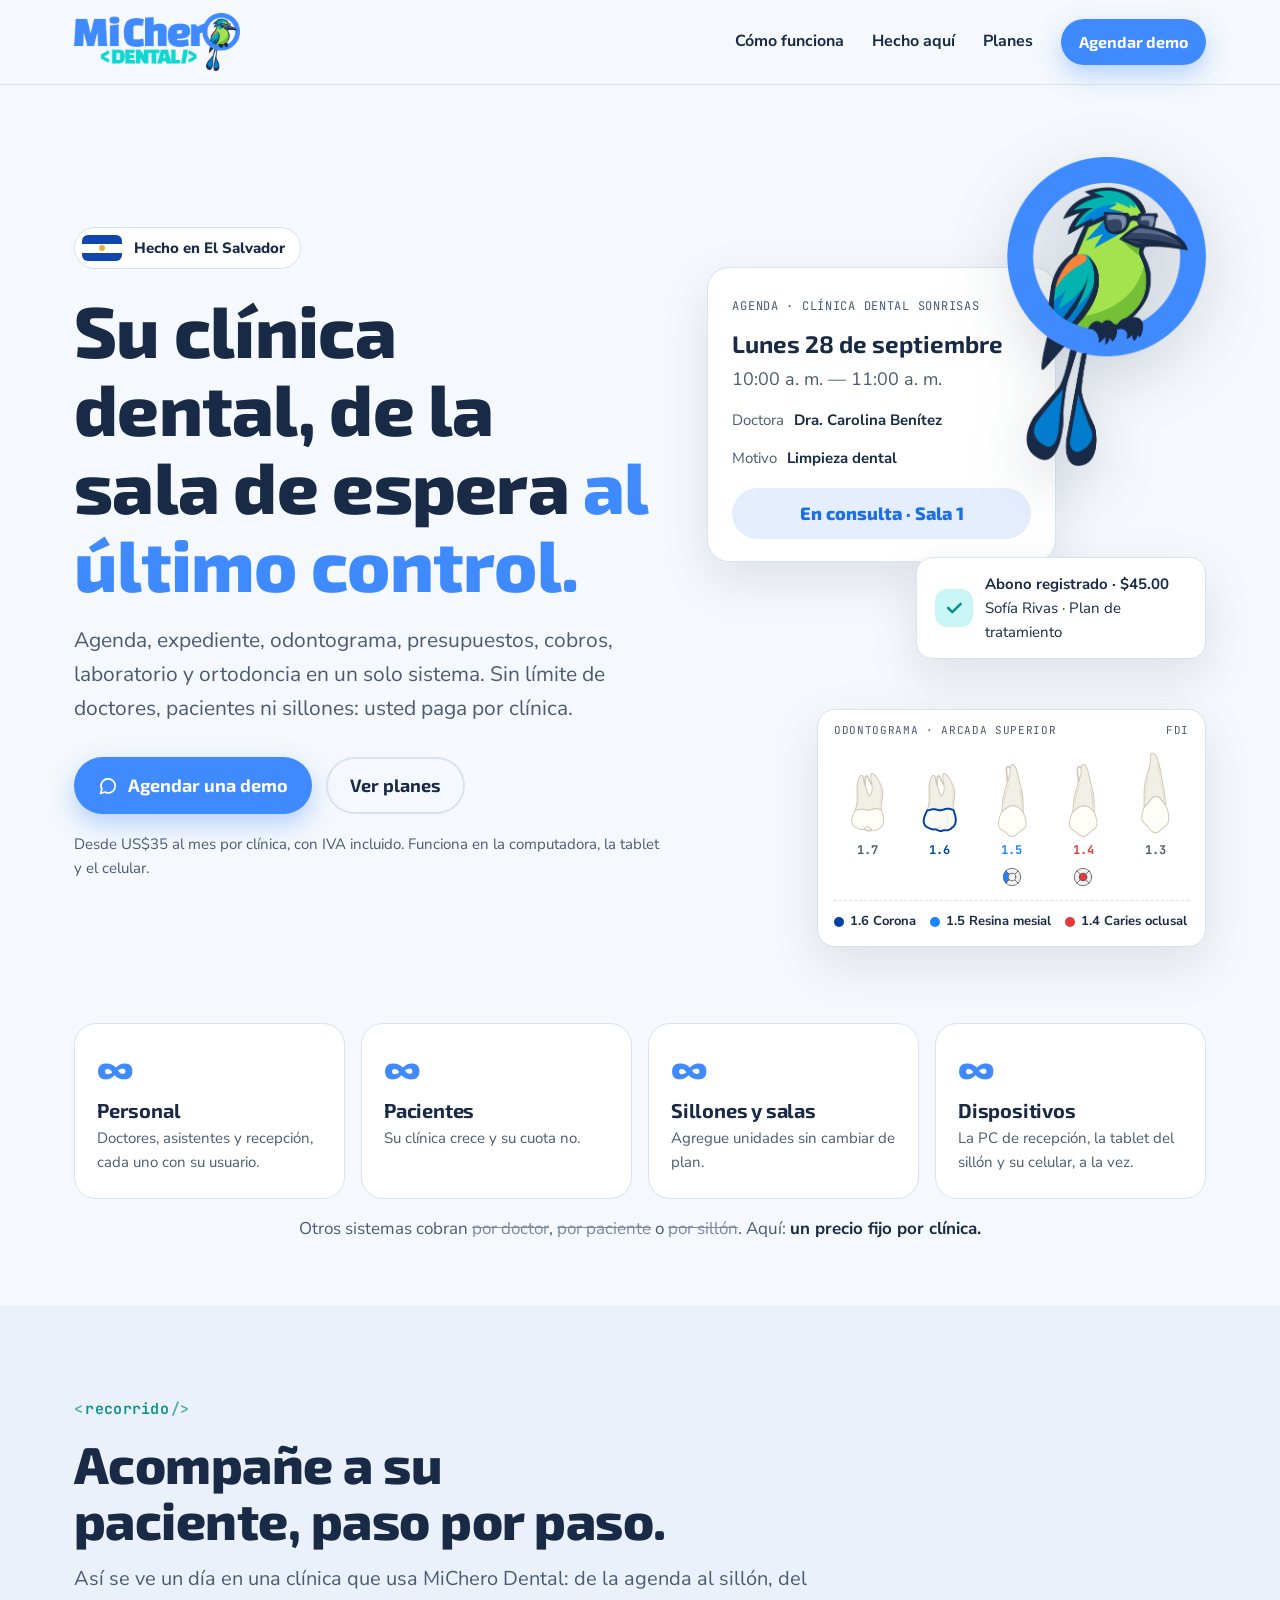
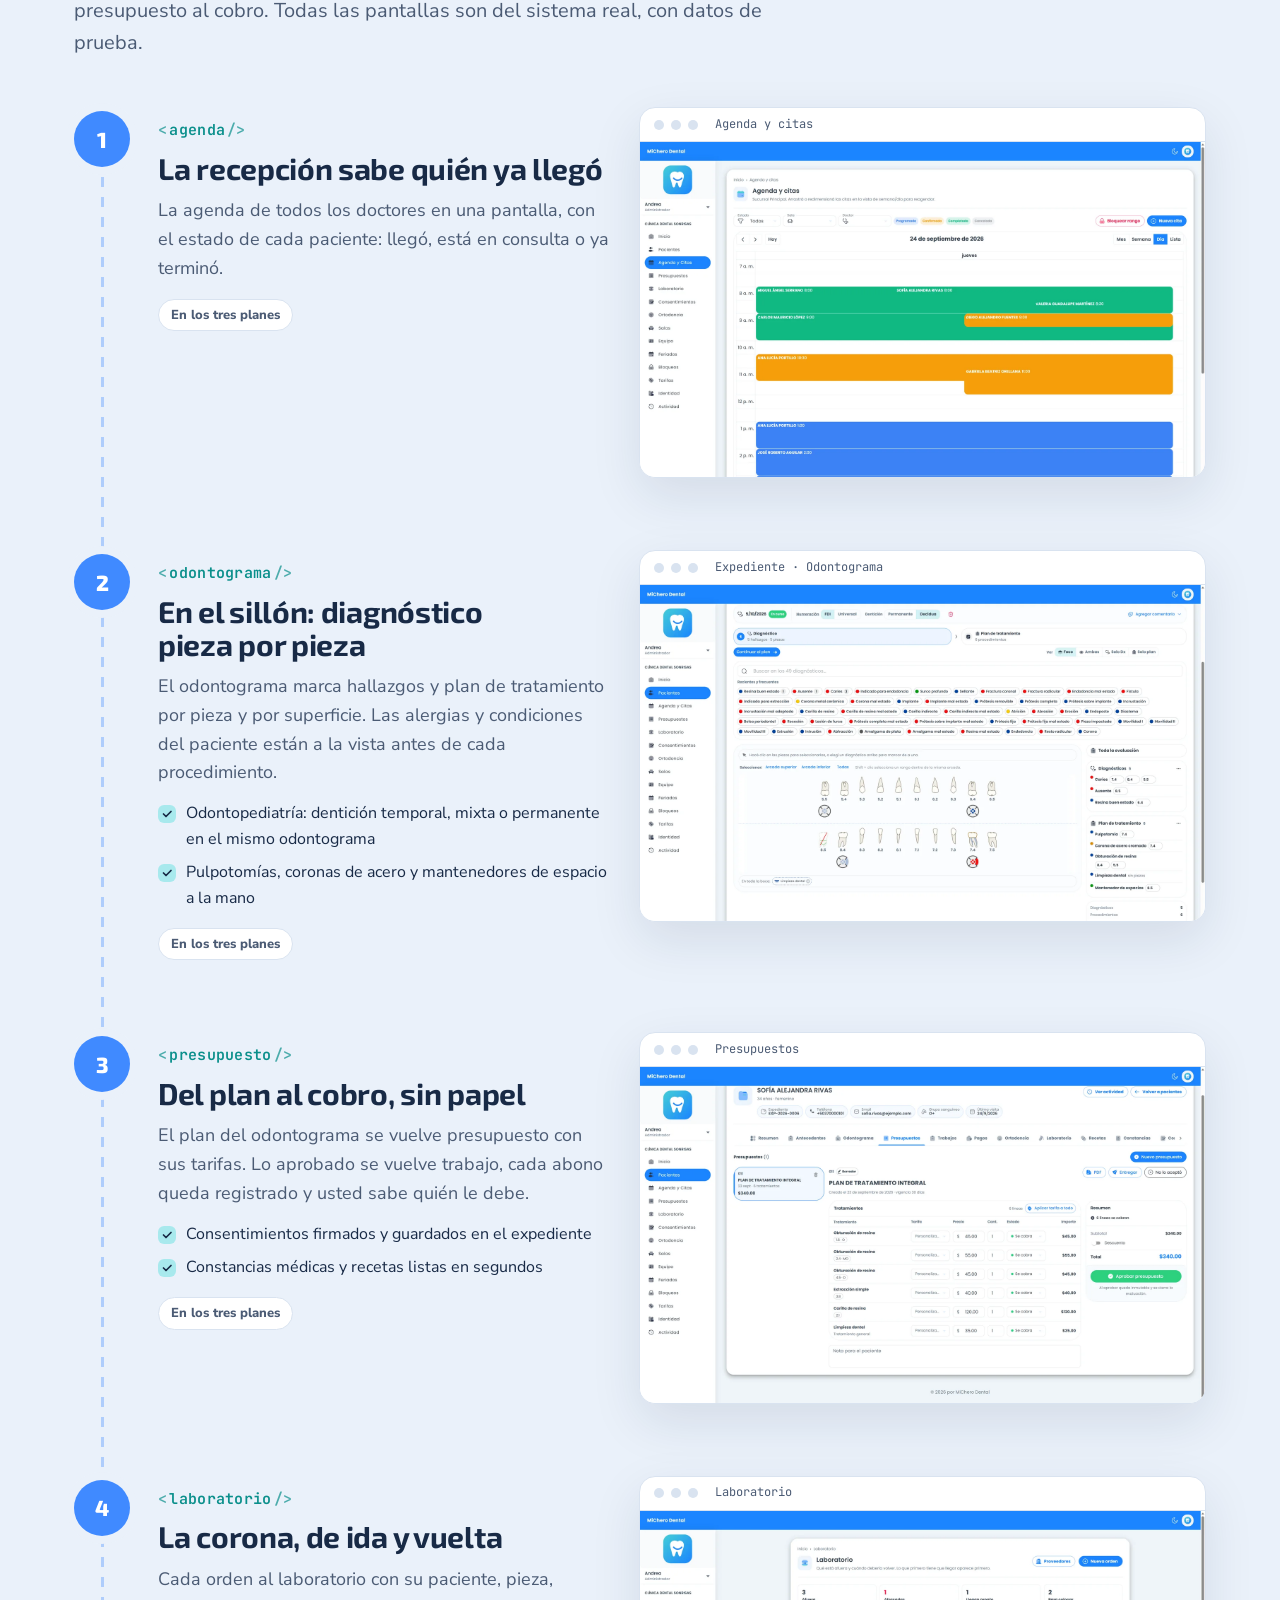
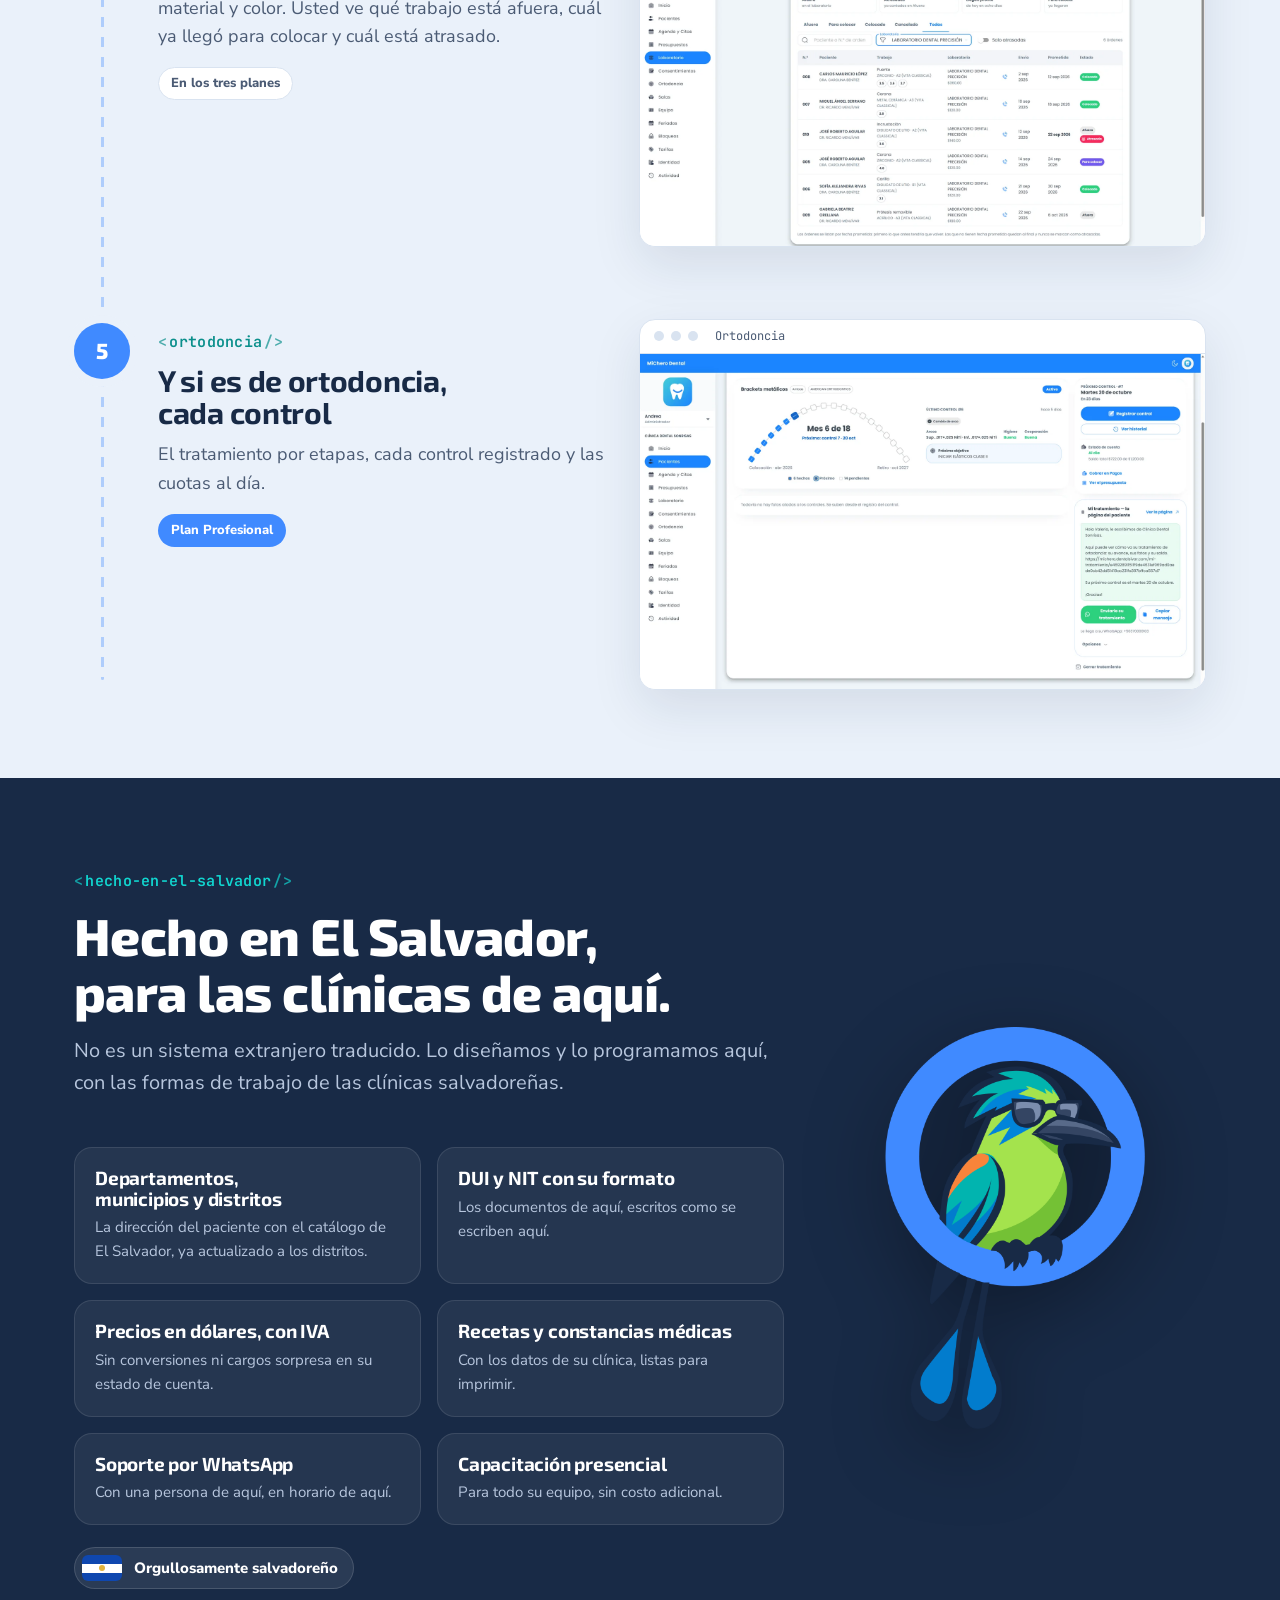
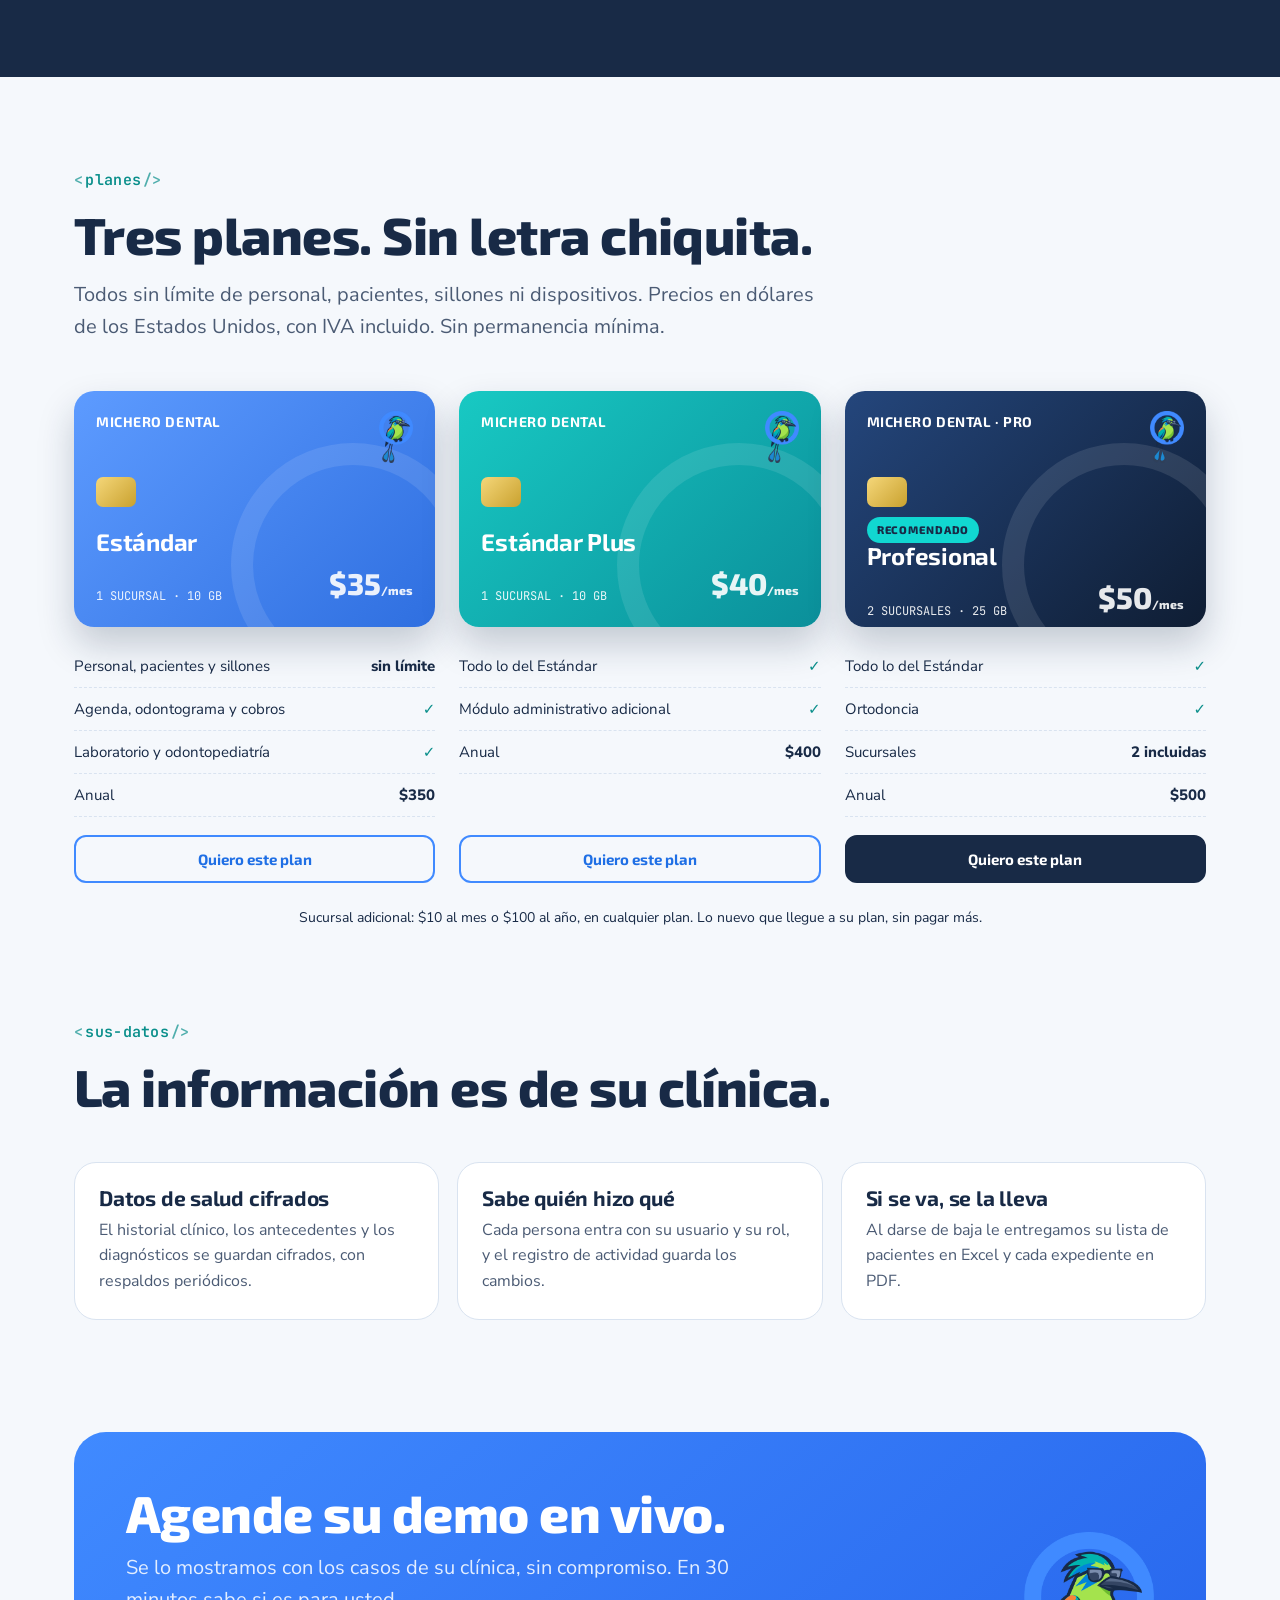
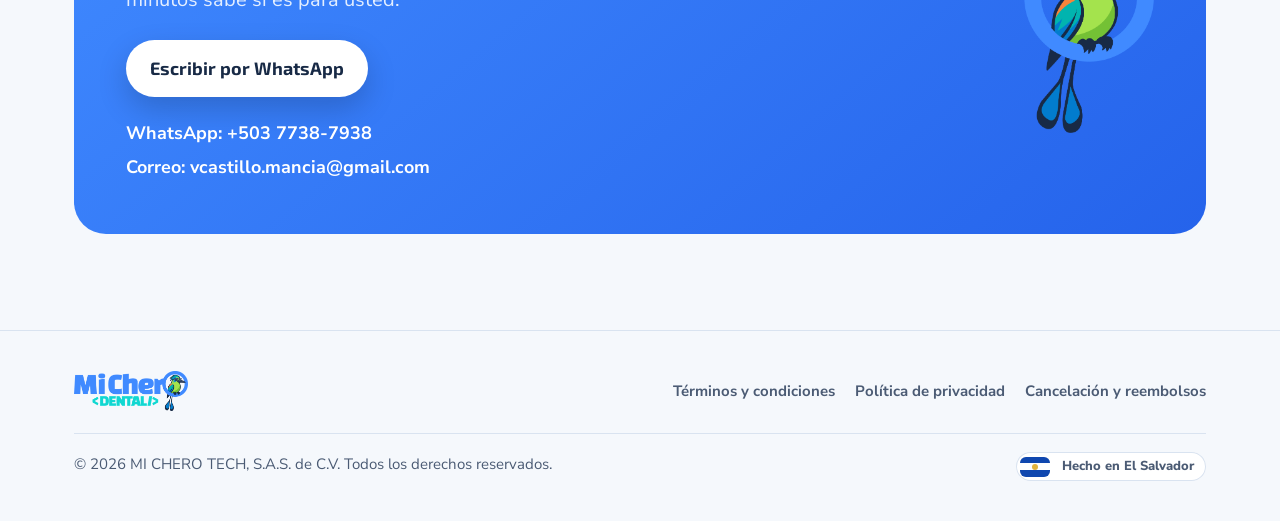
==== commit 594f01b4: "Planes resumidos como la opcion 8 Co-Authored-By: Claude Opus 5.5 <noreply@anthropic.com>" ====
--- a/index.html
+++ b/index.html
@@ -273,63 +273,34 @@
     </div>
 
     <div class="planes-carnet">
-<div class="carnets-cab">
-      <p>Pague mes a mes, o pague el año y ahorre dos meses.</p>
-      <div class="carnets-sel" role="group" aria-label="Forma de pago"><button type="button" aria-pressed="true" data-p="mes">Mensual</button><button type="button" aria-pressed="false" data-p="anio">Anual<em>2 meses gratis</em></button></div>
-    </div>
-    <div class="carnets">
+<div class="carnets">
       <div>
         <div class="carnet c1"><div class="arriba"><b>MICHERO DENTAL</b><img src="img/logos/torogoz.png" alt=""></div><div class="chip"></div><h3>Estándar</h3><div class="abajo"><span>1 SUCURSAL · 10 GB</span><span class="px" data-mes="35" data-anio="350">$35<small style="font-size:12px">/mes</small></span></div></div>
         <div class="carnet-dorso"><ul>
-          <li><span>Personal, pacientes y sillones</span><b>ilimitado</b></li>
-          <li><span>Agenda y citas</span><span class="ok">✓</span></li>
-          <li><span>Expediente y odontograma</span><span class="ok">✓</span></li>
-          <li><span>Odontopediatría</span><span class="ok">✓</span></li>
-          <li><span>Presupuestos y pagos</span><span class="ok">✓</span></li>
-          <li><span>Laboratorio</span><span class="ok">✓</span></li>
-          <li class="no"><span>Ortodoncia</span><span>—</span></li>
-          <li class="no"><span>Módulo administrativo adicional</span><span>—</span></li>
-          <li><span>Sucursales</span><b>1</b></li>
-          <li><span>Almacenamiento</span><b>10 GB</b></li>
+          <li><span>Personal, pacientes y sillones</span><b>sin límite</b></li>
+          <li><span>Agenda, odontograma y cobros</span><span class="ok">✓</span></li>
+          <li><span>Laboratorio y odontopediatría</span><span class="ok">✓</span></li>
+          <li><span>Anual</span><b>$350</b></li>
         </ul>
-        <div class="tot"><small>Total</small><span data-mes="35" data-anio="350">$35<i>/mes</i></span></div>
-        <div class="equiv" data-anio="Equivale a $29.17 al mes"></div>
         <a href="https://wa.me/50377387938?text=Hola%2C%20me%20interesa%20el%20plan%20Est%C3%A1ndar%20de%20MiChero%20Dental" target="_blank" rel="noopener">Quiero este plan</a></div>
       </div>
       <div>
         <div class="carnet c2"><div class="arriba"><b>MICHERO DENTAL</b><img src="img/logos/torogoz.png" alt=""></div><div class="chip"></div><h3>Estándar Plus</h3><div class="abajo"><span>1 SUCURSAL · 10 GB</span><span class="px" data-mes="40" data-anio="400">$40<small style="font-size:12px">/mes</small></span></div></div>
         <div class="carnet-dorso"><ul>
-          <li><span>Personal, pacientes y sillones</span><b>ilimitado</b></li>
-          <li><span>Agenda y citas</span><span class="ok">✓</span></li>
-          <li><span>Expediente y odontograma</span><span class="ok">✓</span></li>
-          <li><span>Odontopediatría</span><span class="ok">✓</span></li>
-          <li><span>Presupuestos y pagos</span><span class="ok">✓</span></li>
-          <li><span>Laboratorio</span><span class="ok">✓</span></li>
-          <li class="no"><span>Ortodoncia</span><span>—</span></li>
+          <li><span>Todo lo del Estándar</span><span class="ok">✓</span></li>
           <li><span>Módulo administrativo adicional</span><span class="ok">✓</span></li>
-          <li><span>Sucursales</span><b>1</b></li>
-          <li><span>Almacenamiento</span><b>10 GB</b></li>
+          <li><span>Anual</span><b>$400</b></li>
         </ul>
-        <div class="tot"><small>Total</small><span data-mes="40" data-anio="400">$40<i>/mes</i></span></div>
-        <div class="equiv" data-anio="Equivale a $33.33 al mes"></div>
         <a href="https://wa.me/50377387938?text=Hola%2C%20me%20interesa%20el%20plan%20Est%C3%A1ndar%20Plus%20de%20MiChero%20Dental" target="_blank" rel="noopener">Quiero este plan</a></div>
       </div>
       <div class="pro">
         <div class="carnet c3"><div class="arriba"><b>MICHERO DENTAL · PRO</b><img src="img/logos/torogoz.png" alt=""></div><div class="chip"></div><span class="reco">RECOMENDADO</span><h3>Profesional</h3><div class="abajo"><span>2 SUCURSALES · 25 GB</span><span class="px" data-mes="50" data-anio="500">$50<small style="font-size:12px">/mes</small></span></div></div>
         <div class="carnet-dorso"><ul>
-          <li><span>Personal, pacientes y sillones</span><b>ilimitado</b></li>
-          <li><span>Agenda y citas</span><span class="ok">✓</span></li>
-          <li><span>Expediente y odontograma</span><span class="ok">✓</span></li>
-          <li><span>Odontopediatría</span><span class="ok">✓</span></li>
-          <li><span>Presupuestos y pagos</span><span class="ok">✓</span></li>
-          <li><span>Laboratorio</span><span class="ok">✓</span></li>
+          <li><span>Todo lo del Estándar</span><span class="ok">✓</span></li>
           <li><span>Ortodoncia</span><span class="ok">✓</span></li>
-          <li><span>Módulo administrativo adicional</span><span class="ok">✓</span></li>
           <li><span>Sucursales</span><b>2 incluidas</b></li>
-          <li><span>Almacenamiento</span><b>25 GB</b></li>
+          <li><span>Anual</span><b>$500</b></li>
         </ul>
-        <div class="tot"><small>Total</small><span data-mes="50" data-anio="500">$50<i>/mes</i></span></div>
-        <div class="equiv" data-anio="Equivale a $41.67 al mes"></div>
         <a href="https://wa.me/50377387938?text=Hola%2C%20me%20interesa%20el%20plan%20Profesional%20de%20MiChero%20Dental" target="_blank" rel="noopener">Quiero este plan</a></div>
       </div>
     </div>
--- a/styles.css
+++ b/styles.css
@@ -273,6 +273,8 @@
   #planes .carnet .arriba img { width: 34px; height: auto; }
   #planes .carnet .reco { align-self: flex-start; margin-top: 10px; font-family: var(--f-titulo); font-weight: 800; font-size: 11px; letter-spacing: .08em; padding: 4px 10px; border-radius: 999px; background: var(--turquesa); color: var(--marino); }
   #planes .carnet-dorso { display: flex; flex-direction: column; flex: 1; margin-top: 18px; }
+#planes .carnet-dorso a { margin-top: auto; }
+#planes .carnet-dorso ul { margin-bottom: 18px; }
   #planes .carnet-dorso li { padding: 9px 0; font-size: 15px; align-items: center; }
   #planes .carnet-dorso li.no { color: #A3AEBE; }
   #planes .carnet-dorso li b { font-weight: 800; white-space: nowrap; }
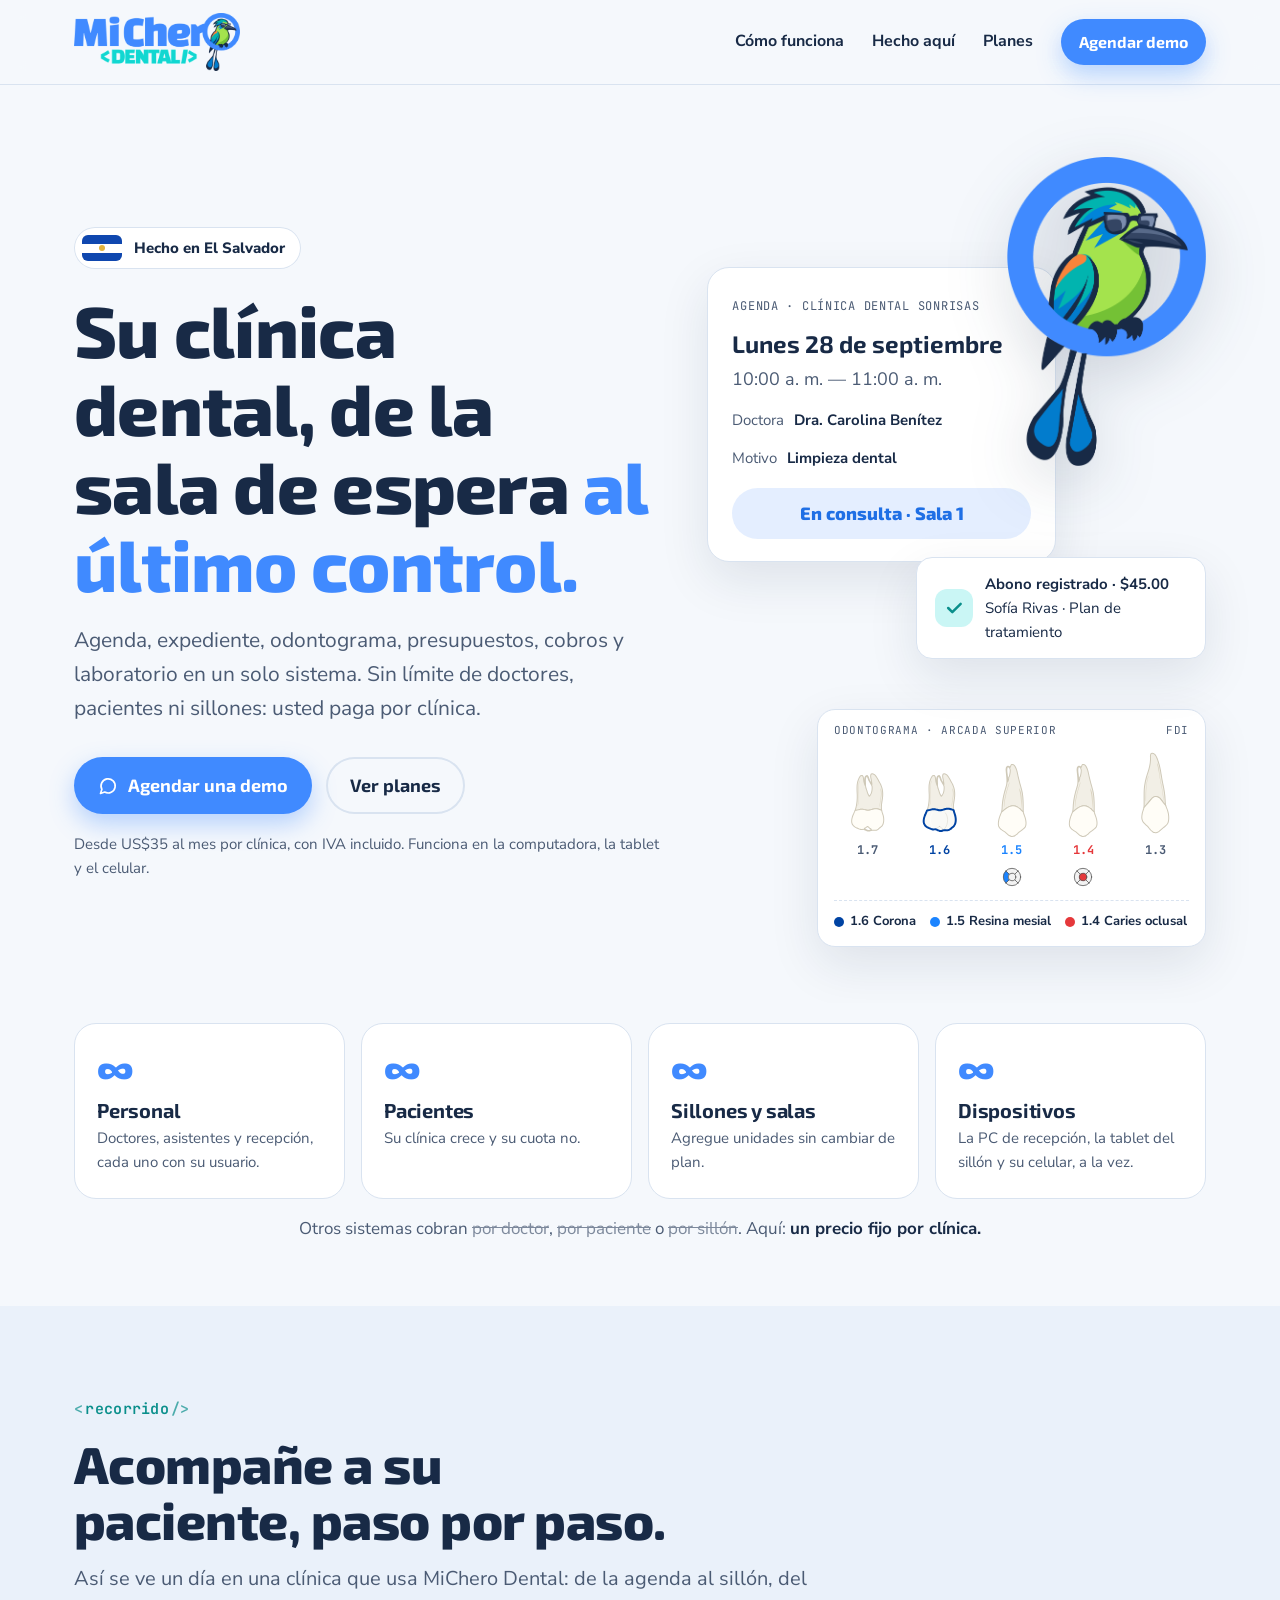
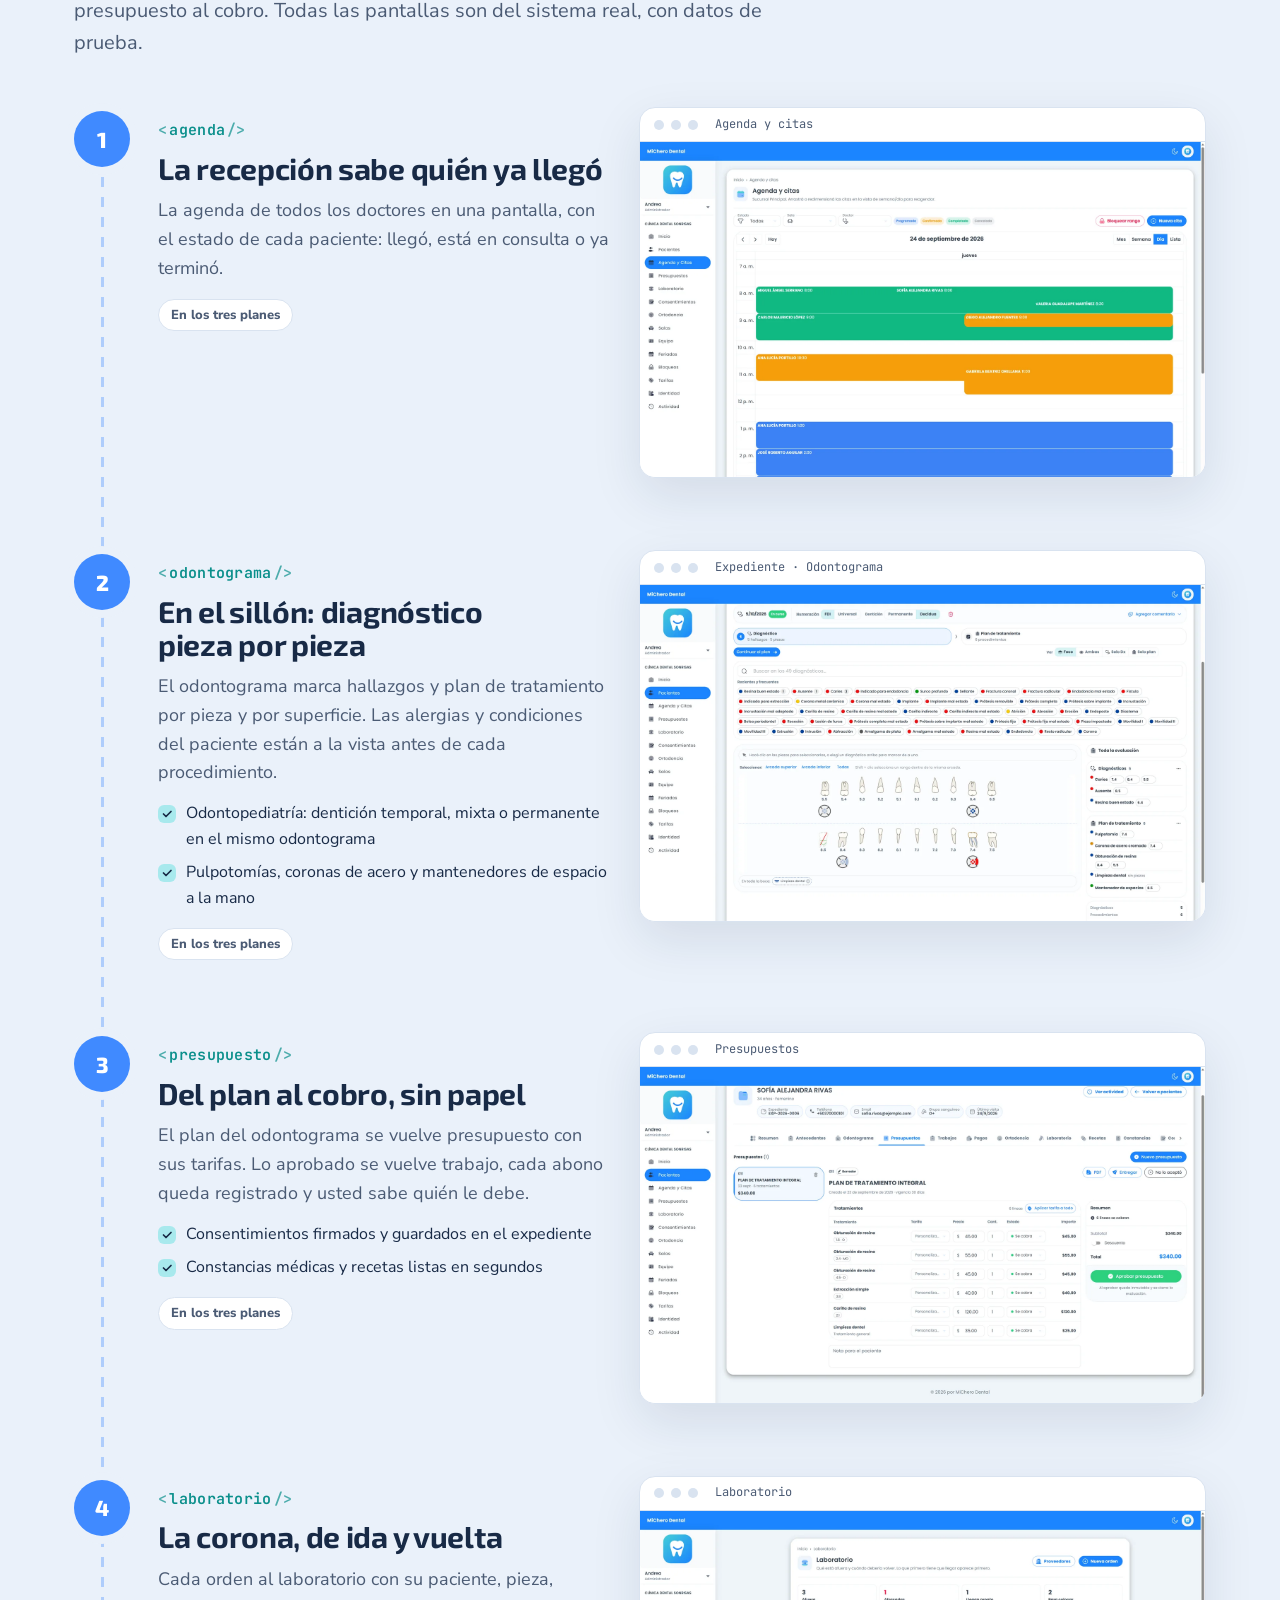
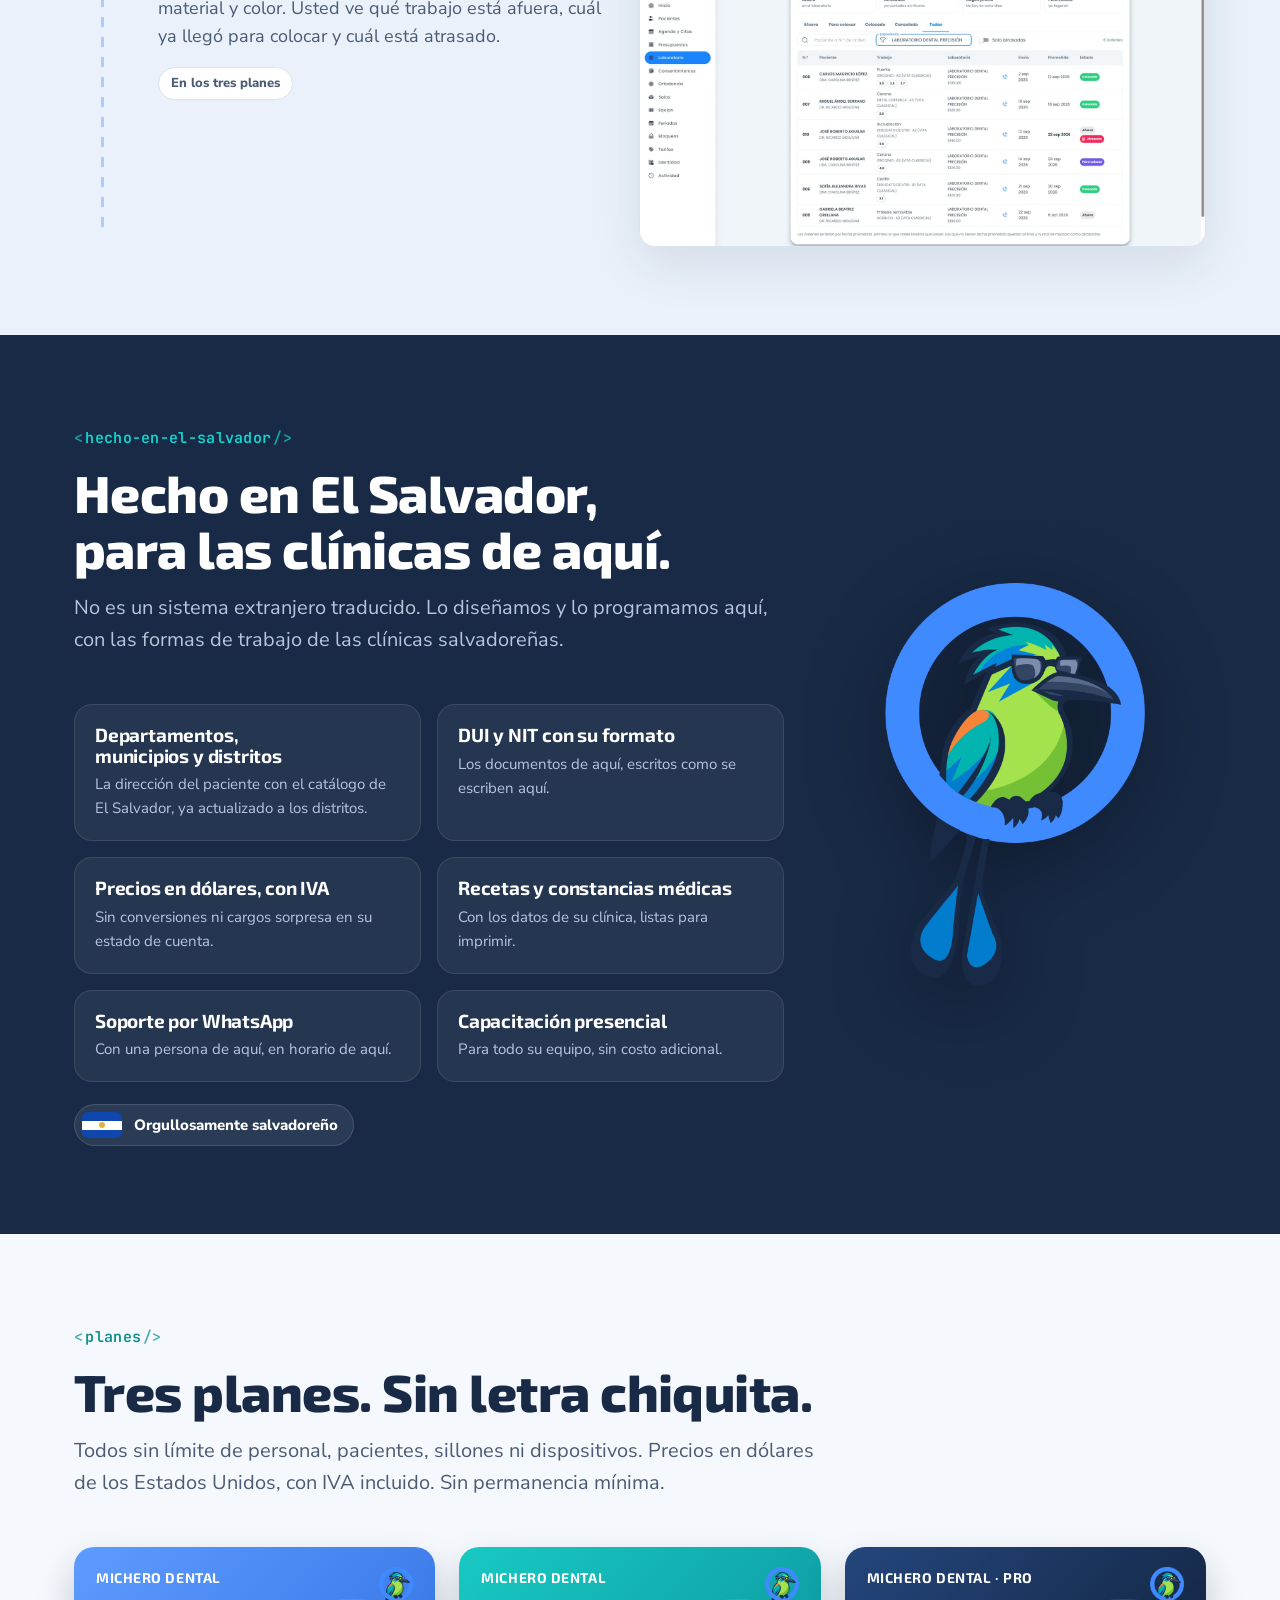
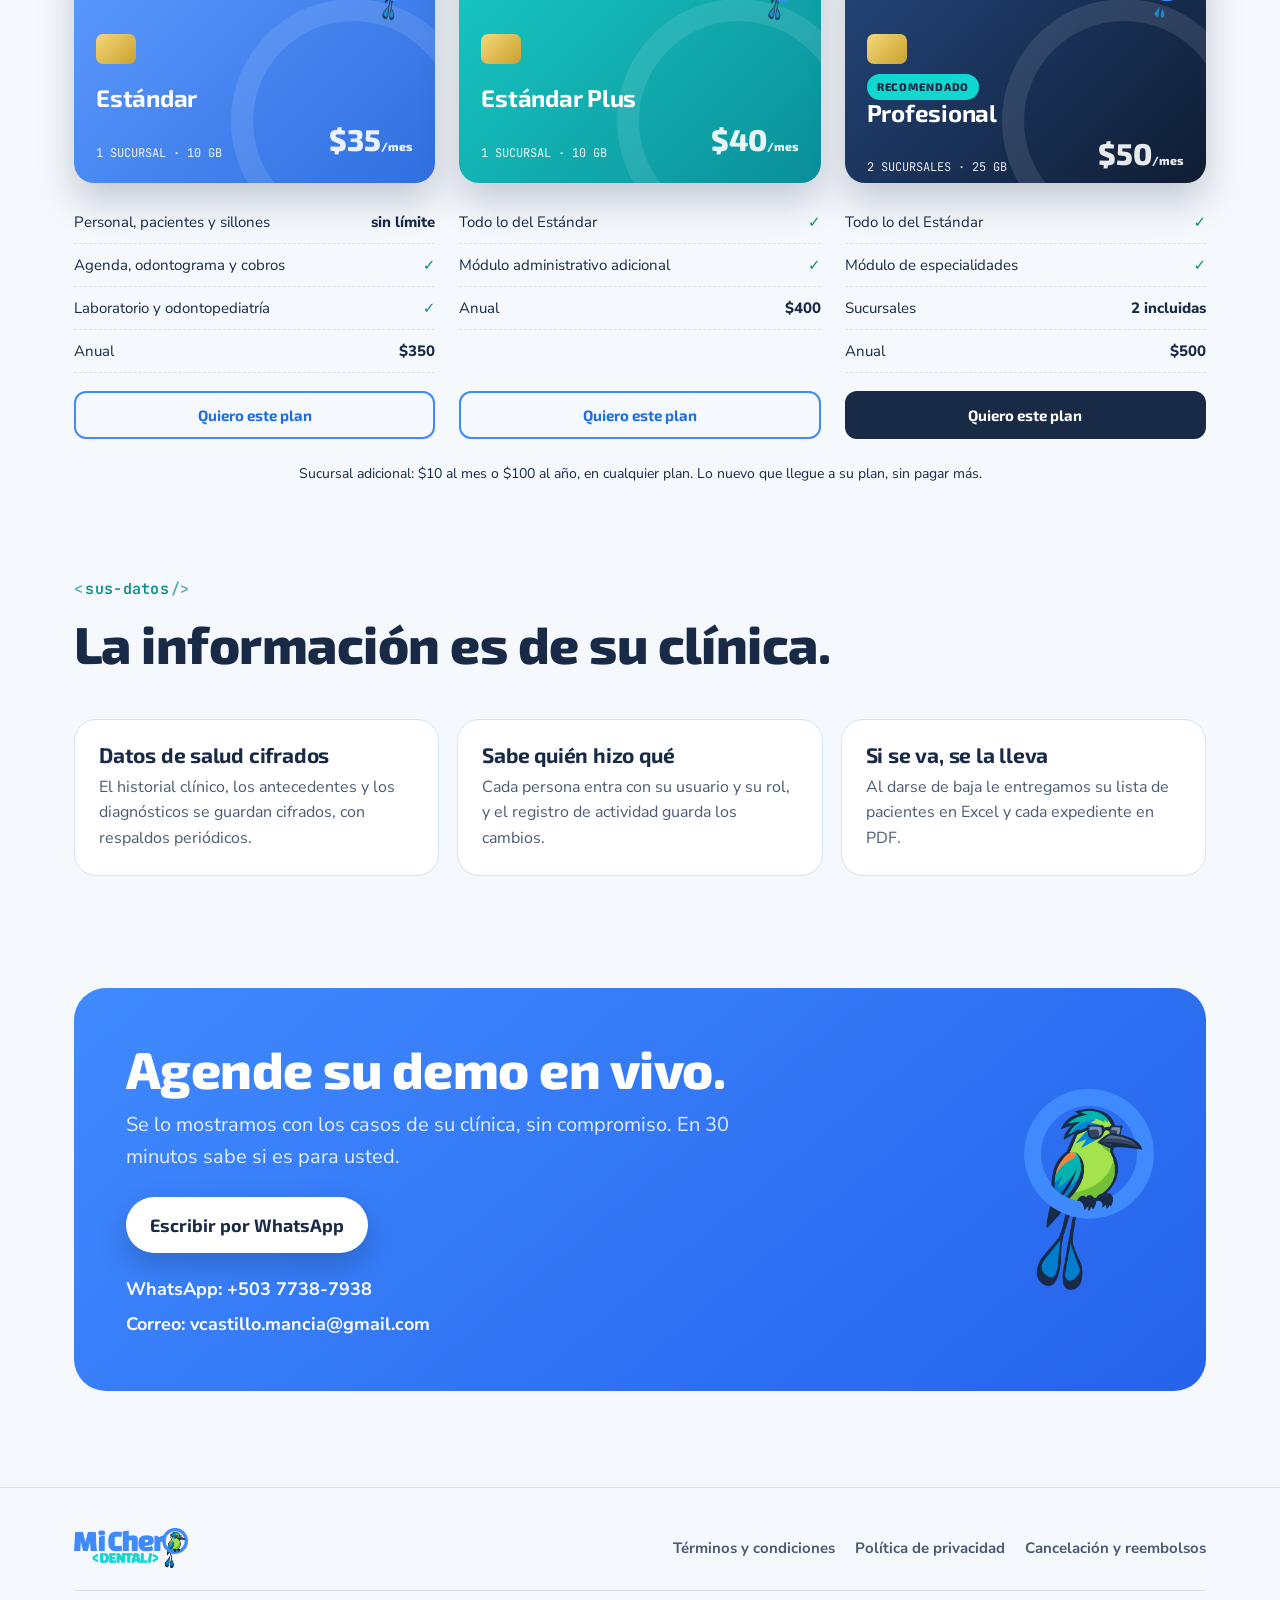
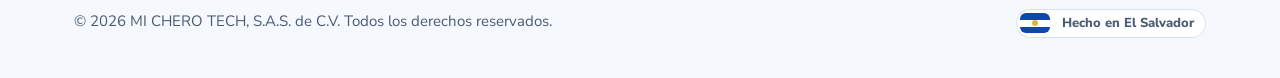
==== commit f620e295: "Ortodoncia pasa a Modulo de especialidades y sale del recorrido Co-Authored-By: Claude Opus 5.5 <nor" ====
--- a/index.html
+++ b/index.html
@@ -37,7 +37,7 @@
     <div>
       <span class="hecho-aqui"><span class="bandera" aria-hidden="true"><i></i><i></i><i></i></span>Hecho en El Salvador</span>
       <h1>Su clínica dental, de la sala de espera <em>al último control.</em></h1>
-      <p class="bajada">Agenda, expediente, odontograma, presupuestos, cobros, laboratorio y ortodoncia en un solo sistema. Sin límite de doctores, pacientes ni sillones: usted paga por clínica.</p>
+      <p class="bajada">Agenda, expediente, odontograma, presupuestos, cobros y laboratorio en un solo sistema. Sin límite de doctores, pacientes ni sillones: usted paga por clínica.</p>
       <div class="acciones">
         <a class="boton" href="https://wa.me/50377387938?text=Hola%2C%20quiero%20agendar%20una%20demo%20de%20MiChero%20Dental" target="_blank" rel="noopener">
           <svg viewBox="0 0 24 24" fill="none" stroke="currentColor" stroke-width="2" stroke-linecap="round" stroke-linejoin="round" aria-hidden="true"><path d="M3 21l1.7-5A8.5 8.5 0 1 1 8 19.3L3 21z"/></svg>
@@ -223,19 +223,7 @@
         <div class="visual"><div class="ventana"><div class="barra"><i></i><i></i><i></i><span>Laboratorio</span></div><img src="img/capturas/09-laboratorio.webp" alt="Órdenes de laboratorio con su estado" width="1600" height="950"></div></div>
       </li>
 
-      <li class="paso">
-        <span class="num">5</span>
-        <div class="texto">
-          <span class="codigo">ortodoncia</span>
-          <h3>Y si es de ortodoncia, cada control</h3>
-          <p>El tratamiento por etapas, cada control registrado y las cuotas al día.</p>
-          
-          <span class="plan-chip pro">Plan Profesional</span>
-        </div>
-        <div class="visual">
-          <div class="ventana"><div class="barra"><i></i><i></i><i></i><span>Ortodoncia</span></div><img src="img/capturas/11-ortodoncia.webp" alt="Ficha de ortodoncia con el avance del tratamiento" width="1600" height="950"></div>
-        </div>
-      </li>
+      
     </ol>
   </div>
 </section>
@@ -297,7 +285,7 @@
         <div class="carnet c3"><div class="arriba"><b>MICHERO DENTAL · PRO</b><img src="img/logos/torogoz.png" alt=""></div><div class="chip"></div><span class="reco">RECOMENDADO</span><h3>Profesional</h3><div class="abajo"><span>2 SUCURSALES · 25 GB</span><span class="px" data-mes="50" data-anio="500">$50<small style="font-size:12px">/mes</small></span></div></div>
         <div class="carnet-dorso"><ul>
           <li><span>Todo lo del Estándar</span><span class="ok">✓</span></li>
-          <li><span>Ortodoncia</span><span class="ok">✓</span></li>
+          <li><span>Módulo de especialidades</span><span class="ok">✓</span></li>
           <li><span>Sucursales</span><b>2 incluidas</b></li>
           <li><span>Anual</span><b>$500</b></li>
         </ul>
